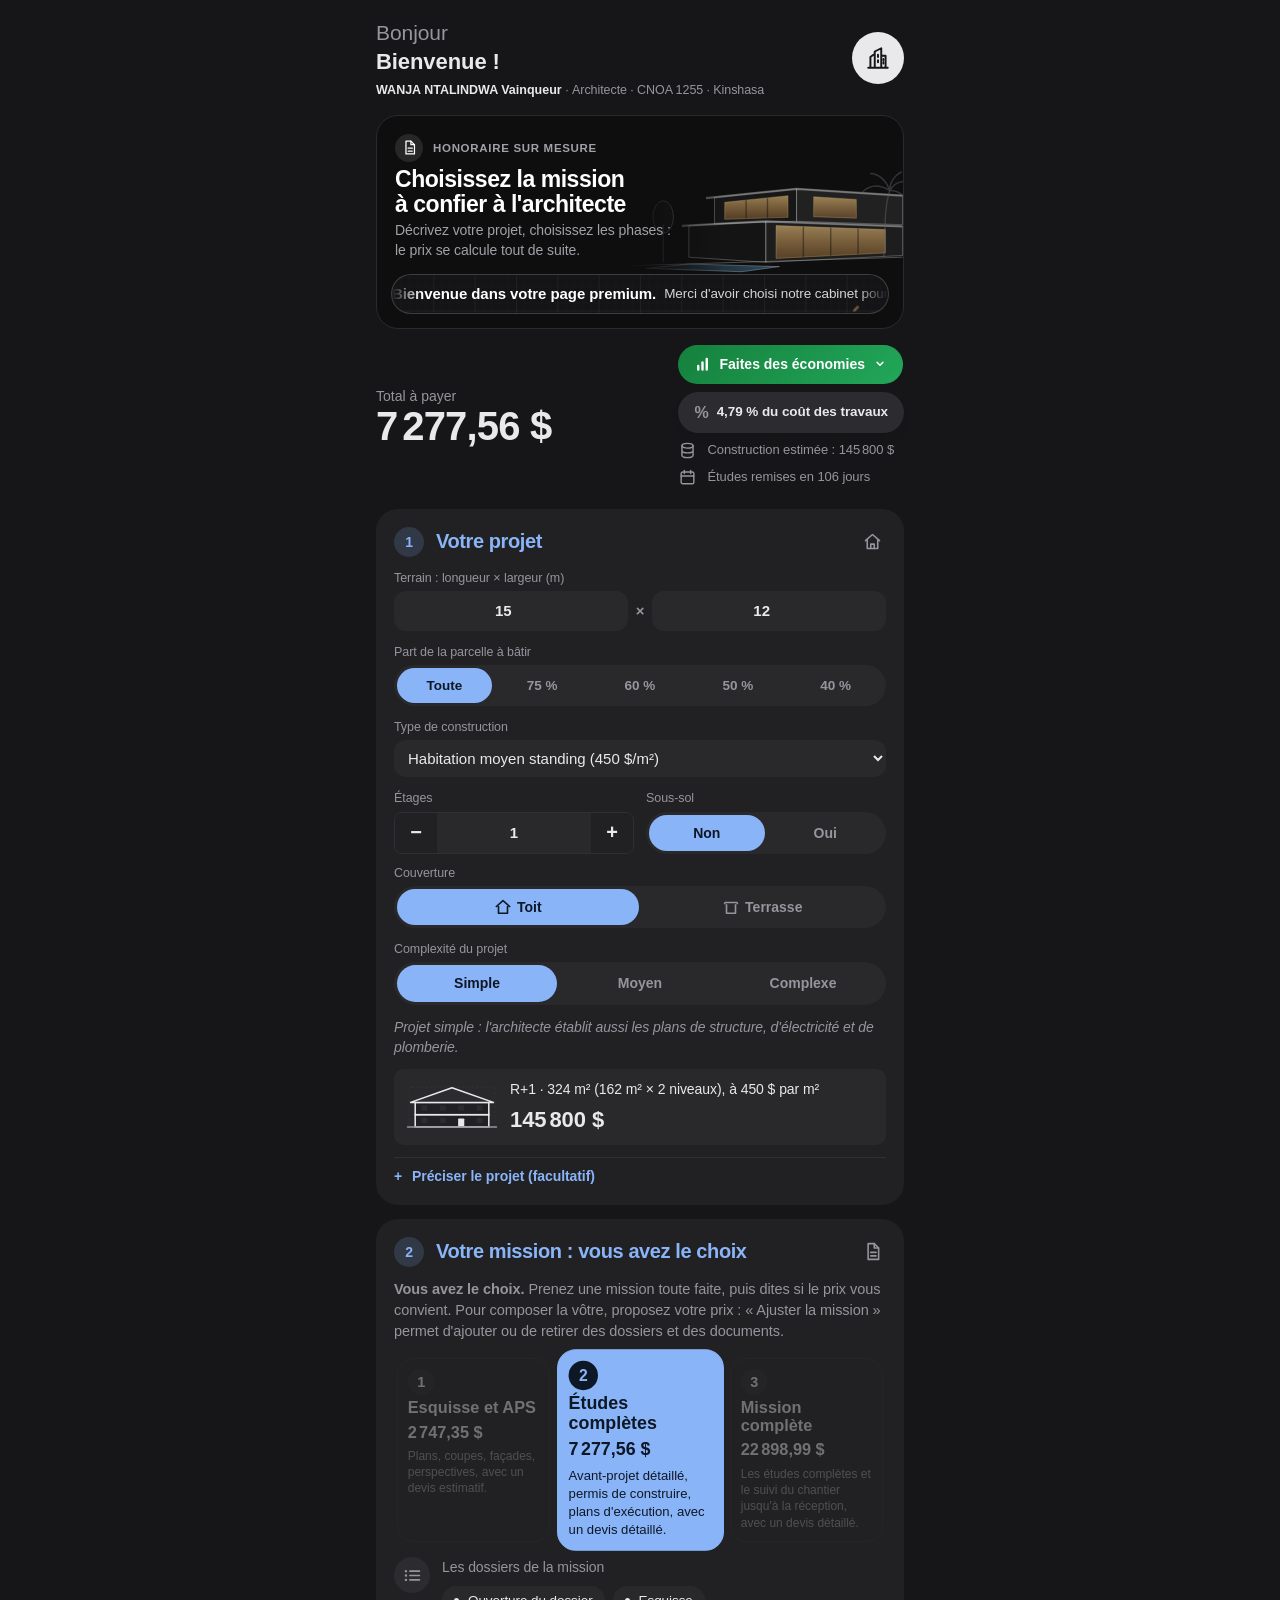
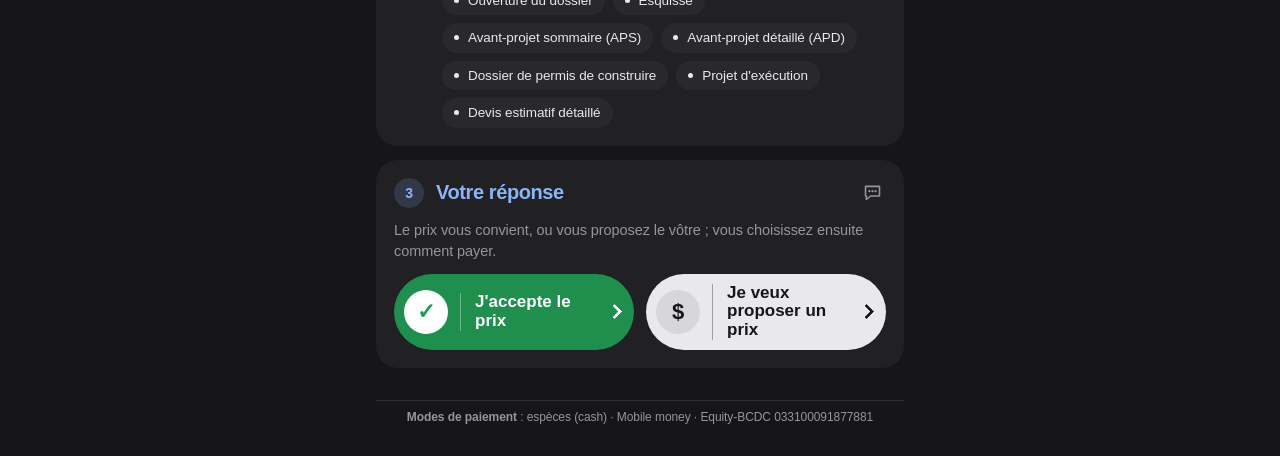
==== client/index.html @ 326d373c "Ajouter l'espace client et la page proposition pour iPhone Espace client (proposition, contacts, ren" ====
<!doctype html>
<html lang="fr">
<head>
<meta charset="utf-8">
<meta name="viewport" content="width=device-width, initial-scale=1, viewport-fit=cover">
<style>:root{padding-top:env(safe-area-inset-top,0px);padding-bottom:env(safe-area-inset-bottom,0px)}body{margin:0}img{max-width:100%}[hidden]{display:none!important}</style>
<title>Honoraire sur mesure</title>
<meta name="claude:viewport-fit-sides" content="cover">
<style>
/* Une colonne façon téléphone : bandeau bleu noir comme l'en-tête de la note, total collant, cartes de choix ; notes en italique à empattement comme dans les documents. */
:root {
  --bg: #EEF1F7; --card: #FFFFFF; --ink: #111318; --muted: #5A6170; --line: #D8DDE8;
  --accent: #1E40AF; --on-accent: #FFFFFF; --accent-soft: #DBE4FA; --accent-pale: #F0F4FD;
  --band: #111318; --on-band: #F2F4F8; --band-muted: #A3AABA; --band-accent: #7DA0F5; --band-line: #2A2F3A; --band-chip: #1D2A4D; --wa: #1E8E4E; --on-wa: #FFFFFF;
  --good: #1F7A47; --good-soft: #DCF1E4; --warn: #9A5B00; --warn-soft: #FCEFD6; --alert: #B42318; --alert-soft: #FBE3E0;
  --doux: #FFF6EC; --doux2: #FFE4CC; --doux3: #FDEFD6; --doux-line: #F6DCC2; --chaud: #9A3412; --gagne: #15803D; --gagne2: #22A75A; --on-gagne: #FFFFFF; --gagne-soft: #E3F7EA; --sms: #1E40AF; --mail: #5B3FA8; --on-btn: #FFFFFF;
  --display: "Barlow Condensed", "Arial Narrow", Arial, sans-serif;
  --body: "Barlow", "Segoe UI", Arial, sans-serif;
  --note: "Spectral", "Times New Roman", Times, serif;
}
@media (prefers-color-scheme: dark) { :root:not([data-theme="light"]) {
  --bg: #15171C; --card: #22252D; --ink: #E9EBF0; --muted: #A2A8B5; --line: #353A45;
  --accent: #7DA0F5; --on-accent: #0D1530; --accent-soft: #263760; --accent-pale: #1C2333;
  --band: #0B0C10; --on-band: #F2F4F8; --band-muted: #959CAB; --band-accent: #7DA0F5; --band-line: #262A33; --band-chip: #1D2A4D; --wa: #2FA866; --on-wa: #08130C;
  --good: #62C98F; --good-soft: #1C3A2A; --warn: #F0B455; --warn-soft: #3D2F16; --alert: #FF8A7E; --alert-soft: #42201D;
  --doux: #2B211A; --doux2: #3A2717; --doux3: #2F2414; --doux-line: #4A3526; --chaud: #F8C08F; --gagne: #157A3C; --gagne2: #1E9B50; --gagne-soft: #17331F; color-scheme: dark } }
:root[data-theme="dark"] {
  --bg: #15171C; --card: #22252D; --ink: #E9EBF0; --muted: #A2A8B5; --line: #353A45;
  --accent: #7DA0F5; --on-accent: #0D1530; --accent-soft: #263760; --accent-pale: #1C2333;
  --band: #0B0C10; --on-band: #F2F4F8; --band-muted: #959CAB; --band-accent: #7DA0F5; --band-line: #262A33; --band-chip: #1D2A4D; --wa: #2FA866; --on-wa: #08130C;
  --good: #62C98F; --good-soft: #1C3A2A; --warn: #F0B455; --warn-soft: #3D2F16; --alert: #FF8A7E; --alert-soft: #42201D;
  --doux: #2B211A; --doux2: #3A2717; --doux3: #2F2414; --doux-line: #4A3526; --chaud: #F8C08F; --gagne: #157A3C; --gagne2: #1E9B50; --gagne-soft: #17331F; color-scheme: dark }

* { box-sizing: border-box; }
[hidden] { display: none !important; }
body { background: var(--bg); color: var(--ink); font-family: var(--body); font-size: 15px; line-height: 1.45; }
body::before { content: ""; position: fixed; inset: 0 0 auto; height: env(safe-area-inset-top, 0px); z-index: 10; background: var(--band); }
.wrap { max-width: 560px; margin: 0 auto; padding-left: max(16px, env(safe-area-inset-left, 0px)); padding-right: max(16px, env(safe-area-inset-right, 0px)); }
.num { font-variant-numeric: tabular-nums; }
button, input, select { font: inherit; color: inherit; }
:focus-visible { outline: 2px solid var(--accent); outline-offset: 2px; }

header.band { background: var(--band); color: var(--on-band); }
header.band .wrap { padding-block: 18px 14px; display: grid; gap: 2px; }
.ident { display: flex; justify-content: space-between; gap: 12px; align-items: baseline; flex-wrap: wrap; border-bottom: 1px solid var(--band-line); padding-bottom: 10px; margin-bottom: 10px; }
.ident .nom { font-family: var(--display); font-weight: 600; font-size: 17px; letter-spacing: .06em; text-transform: uppercase; }
.ident .titre { font-size: 12.5px; color: var(--band-muted); }
.eyebrow { font-size: 12px; letter-spacing: .1em; text-transform: uppercase; color: var(--band-accent); font-weight: 600; }
h1 { font-family: var(--display); font-weight: 700; font-size: 30px; line-height: 1.08; margin: 0; text-wrap: balance; }
.sub { color: var(--band-muted); font-size: 14px; }

.total { position: sticky; top: env(safe-area-inset-top, 0px); z-index: 5; background: var(--band); color: var(--on-band); border-top: 1px solid var(--band-line); box-shadow: 0 6px 14px -10px rgba(0,0,0,.5); }
.total .wrap { padding-block: 10px 12px; display: flex; align-items: flex-end; justify-content: space-between; gap: 8px 12px; flex-wrap: wrap; }
.total .lbl { font-size: 12px; letter-spacing: .08em; text-transform: uppercase; color: var(--band-muted); }
.total .big { font-family: var(--display); font-weight: 700; font-size: 40px; line-height: 1; }
.total .info { text-align: right; font-size: 13px; color: var(--band-muted); display: grid; gap: 4px; justify-items: end; }
.chip { font-size: 13px; font-weight: 600; padding: 3px 10px; border-radius: 999px; background: var(--accent-soft); color: var(--accent); white-space: nowrap; }
.total .chip { background: var(--band-chip); color: var(--band-accent); }

main .wrap { padding-block: 16px 28px; display: grid; gap: 14px; }
section.card { background: var(--card); border: 1px solid var(--line); border-radius: 10px; padding: 14px 14px 12px; display: grid; gap: 10px; min-width: 0; }
h2 { font-family: var(--display); font-weight: 600; font-size: 22px; margin: 0; line-height: 1.15; text-wrap: balance; display: flex; gap: 10px; align-items: baseline; }
h2 { align-items: center; }
h2 .n { flex: none; display: inline-grid; place-items: center; width: 26px; height: 26px; border-radius: 50%; background: var(--accent); color: var(--on-accent); font-family: var(--body); font-size: 13px; font-weight: 700; }
.hint { color: var(--muted); font-size: 13.5px; margin: 0; }
.note { font-family: var(--note); font-style: italic; color: var(--muted); font-size: 14px; margin: 0; }
/* remerciement : fond doux, écriture chaleureuse */
.merci { position: relative; overflow: hidden; background: linear-gradient(120deg, var(--doux), var(--doux2), var(--doux3), var(--doux2), var(--doux)); background-size: 300% 300%; animation: vague 14s ease-in-out infinite;
  border: 1px solid var(--doux-line); border-left: 4px solid var(--chaud); border-radius: 12px; padding: 14px 16px; display: grid; gap: 6px; }
/* fond dynamique : dégradé qui ondule et deux halos lumineux qui flottent */
.merci::before, .merci::after { content: ""; position: absolute; border-radius: 50%; pointer-events: none; filter: blur(18px); opacity: .55; }
.merci::before { width: 140px; height: 140px; background: var(--doux2); top: -50px; right: -30px; animation: flotte 9s ease-in-out infinite alternate; }
.merci::after { width: 110px; height: 110px; background: var(--doux-line); bottom: -55px; left: 20%; animation: flotte 11s ease-in-out infinite alternate-reverse; }
.merci > * { position: relative; z-index: 1; }
@keyframes vague { 0%, 100% { background-position: 0% 50%; } 50% { background-position: 100% 50%; } }
@keyframes flotte { from { transform: translate(0, 0) scale(1); } to { transform: translate(-40px, 18px) scale(1.25); } }
.merci p { margin: 0; font-family: var(--note); font-style: italic; font-size: 17.5px; line-height: 1.42; color: var(--chaud); }
/* écriture lettre par lettre : le texte fantôme réserve la place, le texte écrit se superpose */
.merci p .fantome { visibility: hidden; }
.merci p .ecrit { position: absolute; inset: 0; }
.merci p .ecrit.tape::after { content: ""; display: inline-block; width: 2px; height: 1.05em; margin-left: 2px; vertical-align: -0.15em; background: var(--chaud); animation: curseur .8s steps(1) infinite; }
@keyframes curseur { 50% { opacity: 0; } }
.merci .sign { font-size: 13px; color: var(--chaud); font-weight: 600; opacity: .85; transition: opacity .6s; }
.merci .sign.cache { opacity: 0; }

.champs { display: grid; grid-template-columns: 1fr 1fr; gap: 10px 12px; }
.champs .large { grid-column: 1 / -1; }
.champ { display: grid; gap: 4px; min-width: 0; }
.champ label { font-size: 12.5px; color: var(--muted); font-weight: 500; }
.champ input, .champ select { width: 100%; min-width: 0; padding: 9px 10px; border: 1px solid var(--line); border-radius: 7px; background: var(--accent-pale); }
.champ input:disabled, .champ select:disabled { opacity: .75; }
@media (max-width: 420px) { .champs { grid-template-columns: 1fr; } }

.seg { display: flex; gap: 0; border: 1px solid var(--line); border-radius: 8px; overflow: hidden; }
.seg button { flex: 1; padding: 8px 6px; border: 0; border-left: 1px solid var(--line); background: var(--card); cursor: pointer; font-weight: 600; font-size: 14px; color: var(--muted); }
.seg button:first-child { border-left: 0; }
.seg button[aria-pressed="true"] { background: var(--accent); color: var(--on-accent); }

.calcul { background: var(--accent-pale); border-radius: 8px; padding: 9px 11px; font-size: 14px; display: flex; justify-content: space-between; gap: 10px; flex-wrap: wrap; }
.calcul b { font-weight: 600; }

.phase { border-top: 1px solid var(--line); padding: 10px 0 8px; display: grid; gap: 6px; }
.phase:first-of-type { border-top: 0; }
.phase .tete { display: grid; grid-template-columns: auto 1fr auto; gap: 2px 12px; align-items: center; }
.phase .lib { font-weight: 600; min-width: 0; }
.phase .meta { grid-column: 2; color: var(--muted); font-size: 13px; }
.phase .mt { text-align: right; font-weight: 600; grid-row: 1 / span 2; grid-column: 3; }
.phase.off .lib, .phase.off .mt { color: var(--muted); font-weight: 500; }
.phase.fixe .mt { color: var(--ink); }
.voir { background: none; border: 0; padding: 0; color: var(--accent); font-size: 13px; font-weight: 600; cursor: pointer; }
.voir .chev { margin-left: 3px; font-size: 11px; }
.pieces { display: grid; gap: 0; margin: 2px 0 2px 36px; border-left: 2px solid var(--accent-soft); padding-left: 10px; }
.piece { display: grid; grid-template-columns: auto 1fr auto; gap: 8px; align-items: center; padding: 4px 0; font-size: 14px; }
.piece .pm { color: var(--muted); font-size: 13px; }
.piece.retire .pl { text-decoration: line-through; color: var(--muted); }
.piece .tag { font-size: 11.5px; padding: 1px 7px; border-radius: 999px; background: var(--warn-soft); color: var(--warn); white-space: nowrap; font-weight: 600; }
.piece .pl { min-width: 0; }
.piece input { width: 17px; height: 17px; accent-color: var(--accent); margin: 0; }
.piece .vide { width: 17px; }

.switch { position: relative; width: 44px; height: 26px; flex: none; }
.switch input { position: absolute; inset: 0; opacity: 0; margin: 0; cursor: pointer; z-index: 1; }
.switch span { position: absolute; inset: 0; border-radius: 999px; background: var(--line); transition: background .15s; }
.switch span::after { content: ""; position: absolute; top: 3px; left: 3px; width: 20px; height: 20px; border-radius: 50%; background: var(--card); box-shadow: 0 1px 2px rgba(0,0,0,.3); transition: transform .15s; }
.switch input:checked + span { background: var(--accent); }
.switch input:checked + span::after { transform: translateX(18px); }
.switch input:disabled { cursor: default; }
.switch input:disabled + span { opacity: .55; }
.switch input:focus-visible + span { outline: 2px solid var(--accent); outline-offset: 2px; }

.lignes { display: grid; }
.ligne { display: grid; grid-template-columns: 1fr auto; gap: 2px 12px; padding: 7px 0; border-top: 1px solid var(--line); }
.ligne:first-child { border-top: 0; }
.ligne .d { grid-column: 1; color: var(--muted); font-size: 13px; }
.ligne .mt { text-align: right; font-weight: 600; }
.ligne.tot { border-top: 2px solid var(--ink); font-weight: 700; padding-top: 9px; }
.ligne.tot .mt { font-family: var(--display); font-size: 22px; }

.ech { display: grid; grid-template-columns: repeat(3, 1fr); gap: 8px; }
.ech .p { background: var(--accent-pale); border-radius: 8px; padding: 9px 10px; display: grid; gap: 2px; min-width: 0; }
.ech .k { font-size: 12px; letter-spacing: .06em; text-transform: uppercase; color: var(--accent); font-weight: 700; }
.ech .v { font-family: var(--display); font-weight: 700; font-size: 21px; }
.ech .q { font-size: 12.5px; color: var(--muted); }
@media (max-width: 420px) { .ech { grid-template-columns: 1fr; } }

.offre { display: flex; gap: 8px; flex-wrap: wrap; }
.offre input { flex: 1 1 140px; min-width: 0; padding: 10px 12px; border: 1px solid var(--line); border-radius: 7px; background: var(--accent-pale); font-size: 17px; font-weight: 600; }
.btn { padding: 10px 14px; border-radius: 7px; border: 1px solid var(--accent); background: var(--accent); color: var(--on-accent); font-weight: 600; cursor: pointer; }
.btn.sec { background: transparent; color: var(--accent); }
.btn.wa { background: var(--wa); border-color: var(--wa); color: var(--on-wa); text-decoration: none; text-align: center; }
.envoi { display: grid; grid-template-columns: repeat(3, 1fr); gap: 8px; }
.envoi .btn { text-decoration: none; text-align: center; padding: 11px 6px; }
.btn.sms { background: var(--sms); border-color: var(--sms); color: var(--on-btn); }
.btn.mail { background: var(--mail); border-color: var(--mail); color: var(--on-btn); }
.ligne.fpc { grid-template-columns: auto 1fr auto; align-items: center; }
.ligne.fpc .d { grid-column: 2; }
.ligne.fpc.off .mt { color: var(--muted); font-weight: 500; }
.seg button:disabled { opacity: .45; cursor: default; }
.rangee { display: flex; gap: 8px; flex-wrap: wrap; }
.rangee > * { flex: 1 1 180px; }
.verdict { border-radius: 8px; padding: 10px 12px; display: grid; gap: 6px; font-size: 14.5px; }
.verdict.ok { background: var(--good-soft); color: var(--good); }
.verdict.nego { background: var(--warn-soft); color: var(--warn); }
.verdict.bas { background: var(--alert-soft); color: var(--alert); }
.verdict b { font-weight: 700; }
.verdict ul { margin: 0; padding-left: 18px; color: var(--ink); font-size: 13.5px; }
.verdict .btn { justify-self: start; }
.desc-aju { display: flex; flex-wrap: wrap; align-items: center; justify-content: space-between; gap: 8px; background: var(--warn-soft); color: var(--warn); border-radius: 8px; padding: 8px 10px; font-size: 13.5px; }
.cote { display: grid; grid-template-columns: repeat(auto-fit, minmax(0, 1fr)); gap: 8px; }
.cote .verdict { align-content: start; font-size: 13.5px; }
.cote .verdict .btn { margin-top: auto; padding: 6px 10px; font-size: 13.5px; }
/* offre de paiement à la signature : petit encadré discret, dans son coin */
.verdict.mini { justify-self: end; max-width: 300px; padding: 8px 10px; gap: 6px; font-size: 13.5px; }
.verdict.mini b { font-family: inherit; font-size: 14px; font-weight: 700; line-height: 1.3; }
.verdict.mini .rangee { display: flex; gap: 6px; flex-wrap: wrap; }
.verdict.mini .btn { padding: 5px 10px; font-size: 13px; min-height: 0; }
.sortie { display: grid; gap: 8px; margin-top: -2px; padding: 10px; border-radius: 10px; background: var(--accent-pale); border: 1px solid var(--accent-soft); animation: sort .25s ease-out; }
#e-msg.flash { animation: flash 1.2s ease-out; }
@keyframes flash { from { box-shadow: 0 0 0 3px var(--gagne); } to { box-shadow: 0 0 0 0 transparent; } }
@keyframes sort { from { opacity: 0; transform: translateY(-8px); } to { opacity: 1; transform: none; } }
.choix.deux2 { grid-template-columns: 1fr 1fr; }
.choix.deux2 button { grid-template-columns: 1fr; padding: 9px 10px; align-content: start; gap: 3px; }
.choix.deux2 button .ic { grid-row: auto; width: 28px; height: 28px; font-size: 15px; }
.choix.deux2 button b { font-size: 17px; }
.choix.deux2 button span.d { font-size: 12.5px; }
#c-rep .bloc-choix { border-top: 0; padding-top: 0; }
/* style « 23 » (nom donné par Wanja) : les appels (offres qui font gagner le client), comme la carte « Confiez-nous aussi la construction » */
.s23 { background: linear-gradient(135deg, var(--gagne), var(--gagne2)); color: var(--on-gagne); border-radius: 12px; padding: 12px 14px; box-shadow: 0 10px 22px -14px var(--gagne); }
.s23 .t23, .verdict.s23 > b { font-family: var(--display); font-weight: 700; font-size: 20px; line-height: 1.15; }
.s23 small, .s23 span { color: var(--on-gagne); }
.s23 small { opacity: .92; font-size: 13.5px; font-weight: 600; }
.fin.s23, .verdict.s23 { background: linear-gradient(135deg, var(--gagne), var(--gagne2)); color: var(--on-gagne); border-radius: 12px; padding: 12px 14px; }
.fin.s23 label small { font-weight: 600; font-size: 12.5px; }
.fin.s23 { justify-self: end; max-width: 272px; padding: 8px 11px; border-radius: 10px; gap: 2px; box-shadow: none; }
.fin.s23 .t23 { font-size: 16.5px; }
.fin.s23 small { font-size: 12.5px; }
.fin.s23 label { grid-template-columns: 20px 1fr; }
.fin.s23 label input { accent-color: var(--on-gagne); width: 20px; height: 20px; }
.s23 .btn { background: var(--on-gagne); color: var(--gagne); border-color: var(--on-gagne); }
.s23 .btn.sec { background: transparent; color: var(--on-gagne); border-color: rgba(255,255,255,.6); }
.verdict.s23.mini { padding: 8px 10px; justify-self: end; max-width: 290px; }
.verdict.s23.mini > b { font-family: inherit; font-size: 14px; line-height: 1.3; }
.verdict.mini .rangee > * { flex: 0 0 auto; }
/* les trois missions toutes faites : cartes de choix avec une courte explication et leur prix ; les dossiers sont dans « Voir plus » */
#m-pack { grid-template-columns: repeat(3, minmax(0, 1fr)); align-items: stretch; }
#m-pack button { grid-template-columns: 1fr; align-content: start; gap: 4px; padding: 10px; height: 100%; }
#m-pack button .ic { grid-row: auto; width: 28px; height: 28px; font-size: 15px; }
#m-pack button b { font-size: 17px; }
#m-pack button .px { font-family: var(--display); font-weight: 700; font-size: 17px; white-space: nowrap; }
#m-pack button .d { font-size: 12.5px; line-height: 1.35; }
@media (max-width: 480px) { #m-pack button { padding: 8px 7px; } #m-pack button b, #m-pack button .px { font-size: 15px; } #m-pack button .d { font-size: 11.5px; } }
.m-det2 { display: grid; gap: 6px; padding-top: 10px; border-top: 1px solid var(--line); }
.valide { display: flex; flex-wrap: wrap; align-items: center; gap: 8px 12px; padding-top: 4px; }
.valide .hint { margin: 0; }
#aju-ok[aria-pressed="true"] { background: var(--accent-pale); color: var(--accent-ink); border-color: var(--accent); }
.pret { margin: 0; font-size: 14px; color: var(--ink); }
.pret.flash { animation: flash 1.2s ease-out; }
#m-det > summary { padding: 2px 0; }
/* « Faites des économies » dans le bandeau du total : deux options de construction confiée, en style 23 */
.total .chip.eco { border: 0; cursor: pointer; background: var(--gagne2); color: var(--on-gagne); font: inherit; font-size: 13px; font-weight: 700; }
.total .chip.eco[aria-expanded="true"] { box-shadow: 0 0 0 2px var(--on-gagne); }
.eco-pan { flex-basis: 100%; display: grid; gap: 6px; padding-top: 4px; animation: sort .2s ease-out; }
/* options aux couleurs de la pastille « % du coût des travaux » ; condition en texte normal sur le bandeau noir */
.eco-pan .eco-g { display: grid; gap: 4px; }
.eco-opt { display: grid; gap: 2px; text-align: left; cursor: pointer; width: 100%; font: inherit; background: var(--band-chip); color: var(--band-accent); border: 1px solid color-mix(in srgb, var(--band-accent) 45%, transparent); border-radius: 10px; padding: 8px 12px; }
.eco-opt b { font-family: var(--display); font-weight: 700; font-size: 17px; line-height: 1.2; }
.eco-opt small { font-size: 13px; font-weight: 600; }
.eco-opt[aria-pressed="true"] { box-shadow: inset 0 0 0 2px var(--band-accent); }
.eco-pan .cond-eco { margin: 0; padding: 0 2px; color: var(--on-band); font-size: 13.5px; line-height: 1.45; font-style: normal; }
.c23box { display: grid; grid-template-columns: 20px 1fr; gap: 8px; align-items: start; padding: 2px 0; cursor: pointer; font-size: 14px; }
#m-constr-bloc.court #av-liste, #m-constr-bloc.court.c100 .av-etudes { display: none; }
/* conditions lisibles : texte droit, taille normale */
#m-constr-bloc .cond { display: grid; gap: 2px; font-size: 14px; line-height: 1.45; }
#m-constr-bloc .cond b { font-size: 13px; letter-spacing: .02em; }
#m-constr-bloc .cond p { margin: 0; font-style: normal; font-family: inherit; }
#m-constr-bloc .cond p:empty, #m-constr-bloc .cond:has(p:empty) { display: none; }
/* carte confiée : plus de fond vert, le vert reste sur les boutons (Wanja) ; placé après .avantage par la spécificité de l'id */
#m-constr-bloc.court { background: var(--card); color: var(--ink); border: 1px solid var(--line); box-shadow: none; }
#m-constr-bloc.court .av-titre, #m-constr-bloc.court .av-gain b { color: var(--good); }
#m-constr-bloc.court .av-gain span { background: var(--good-soft); color: var(--good); }
#m-constr-bloc.court .cond { background: var(--bg); border-radius: 8px; padding: 8px 10px; color: var(--ink); }
#m-constr-bloc.court .seg { background: var(--card); border-color: var(--line); }
#m-constr-bloc.court .seg button { color: var(--ink); border-color: var(--line); }
#m-constr-bloc.court .seg button[aria-pressed="true"] { background: linear-gradient(135deg, var(--gagne), var(--gagne2)); color: var(--on-gagne); }
#m-constr-bloc.court .c23box input { accent-color: var(--gagne); }
#m-constr-bloc.court .c23dev .btn { background: linear-gradient(135deg, var(--gagne), var(--gagne2)); color: var(--on-gagne); border-color: transparent; }
#m-constr-bloc.court .c23dev .btn.sec, #m-constr-bloc.court .c23dev .btn[aria-pressed="true"] { background: transparent; color: var(--good); border-color: var(--good); }
/* rappel avant l'envoi, aux couleurs de la pastille du bandeau */
.encore { display: grid; gap: 8px; justify-items: start; background: var(--band-chip); color: var(--band-accent); border-radius: 10px; padding: 10px 12px; font-weight: 600; font-size: 14px; }
.encore .btn { background: var(--band-accent); color: var(--band-chip); border-color: var(--band-accent); }
.c23dev { display: grid; gap: 4px; justify-items: start; }
.c23dev .btn { background: var(--on-gagne); color: var(--gagne); border-color: var(--on-gagne); }
.c23dev .btn[aria-pressed="true"] { background: transparent; color: var(--on-gagne); border-color: rgba(255,255,255,.7); }
.c23dev .btn.sec { background: transparent; color: var(--on-gagne); border-color: rgba(255,255,255,.7); }
.dev-conf { display: grid; gap: 6px; font-size: 13px; font-weight: 600; animation: sort .2s ease-out; }
.dev-conf .duo { display: flex; gap: 8px; flex-wrap: wrap; }
.c23dev small { font-size: 12.5px; font-weight: 600; opacity: .92; }
.c23box input { width: 18px; height: 18px; margin: 2px 0 0; accent-color: var(--on-gagne); }
.c23box small { display: block; font-size: 12.5px; opacity: .92; font-weight: 600; }
.mrow { display: grid; grid-template-columns: 1fr 40px; gap: 8px; align-items: stretch; }
.plusb { border: 1.5px solid var(--line); border-radius: 10px; background: var(--card); color: var(--accent-ink); font-size: 24px; font-weight: 700; line-height: 1; cursor: pointer; }
.plusb[aria-expanded="true"] { background: var(--accent); border-color: var(--accent); color: var(--on-accent); }
.mdet { grid-column: 1 / -1; background: var(--accent-pale); border-radius: 9px; padding: 4px 12px; font-size: 14px; animation: sort .2s ease-out; }
.mesure { font-size: 13px; font-weight: 600; color: var(--warn); }
.m-liste { margin: 0; font-size: 14.5px; line-height: 1.5; color: var(--ink); }
.verdict.aju { background: var(--accent-pale); color: var(--accent-ink); border: 1px solid var(--accent-soft); }

.message { background: var(--accent-pale); border: 1px dashed var(--line); border-radius: 8px; padding: 10px 12px; font-size: 13.5px; white-space: pre-wrap; overflow-wrap: anywhere; max-height: 220px; overflow: auto; }
.ok-copie { color: var(--good); font-size: 13px; }

footer { padding-block: 4px 30px; }
footer .wrap { display: grid; gap: 10px; justify-items: center; text-align: center; }
.pied { border-top: 1.5px solid var(--accent-soft); padding-top: 8px; font-size: 12px; color: var(--muted); width: 100%; }
.pied b { font-weight: 600; }

@media (prefers-reduced-motion: reduce) { * { transition: none !important; animation: none !important; } }
/* projet : terrain L × l, étages en − / +, choix en boutons, maison dessinée qui suit les choix */
.duo { display: grid; grid-template-columns: 1fr auto 1fr; gap: 8px; align-items: center; }
.duo input { width: 100%; min-width: 0; padding: 9px 10px; border: 1px solid var(--line); border-radius: 7px; background: var(--accent-pale); text-align: center; font-weight: 600; }
.duo .fois { color: var(--muted); font-weight: 600; }
.champs.deux { grid-template-columns: 1fr 1fr; }
.pas { display: flex; border: 1px solid var(--line); border-radius: 8px; overflow: hidden; }
.pas button { flex: none; width: 42px; border: 0; background: var(--card); color: var(--accent); font-size: 20px; font-weight: 600; cursor: pointer; }
.champ .pas input { border: 0; border-radius: 0; text-align: center; font-weight: 600; -moz-appearance: textfield; }
.pas input::-webkit-inner-spin-button, .pas input::-webkit-outer-spin-button { -webkit-appearance: none; margin: 0; }
.seg.petit button { font-size: 13.5px; padding: 8px 2px; }
.seg.ico button { display: flex; align-items: center; justify-content: center; gap: 6px; }
.seg.ico svg { width: 18px; height: 18px; flex: none; }
.maison { display: grid; grid-template-columns: 92px 1fr; gap: 12px; align-items: center; background: var(--accent-pale); border-radius: 10px; padding: 10px 12px; font-size: 14px; }
.maison svg { width: 92px; height: auto; display: block; }
.maison .txt { display: grid; gap: 4px; min-width: 0; }
.maison b { font-family: var(--display); font-size: 22px; font-weight: 700; }
.m-mur { fill: var(--card); stroke: var(--accent); stroke-width: 2; }
.m-toit { fill: var(--accent-soft); stroke: var(--accent); stroke-width: 2; stroke-linejoin: round; }
.m-fen { fill: var(--accent-soft); }
.m-porte { fill: var(--accent); }
.m-sol { stroke: var(--muted); stroke-width: 2; stroke-linecap: round; }
.m-ss { fill: none; stroke: var(--accent); stroke-width: 1.6; stroke-dasharray: 3 2; }
.m-parc { fill: none; stroke: var(--line); stroke-width: 1.5; stroke-dasharray: 3 3; }
details.plus { border-top: 1px solid var(--line); padding-top: 8px; }
details.plus summary { cursor: pointer; color: var(--accent); font-weight: 600; font-size: 14px; list-style: none; }
details.plus summary::-webkit-details-marker { display: none; }
details.plus summary::before { content: "+"; display: inline-block; width: 18px; font-weight: 700; }
details.plus[open] summary::before { content: "−"; }
details.plus .champs { margin-top: 10px; }
.total .big.bump { animation: bump .4s ease; }
@keyframes bump { 40% { transform: scale(1.05); color: var(--band-accent); } }
.offert { font-size: 12px; font-weight: 700; padding: 2px 9px; border-radius: 999px; background: var(--good-soft); color: var(--good); white-space: nowrap; }
.phase .mt s, .ligne .mt s { display: block; color: var(--muted); font-weight: 500; font-size: 12.5px; }
.lbl-seg { font-size: 12.5px; color: var(--muted); font-weight: 500; }
/* construction confiée : carte vert gagnant avec ce que le client gagne */
.avantage { background: linear-gradient(135deg, var(--gagne), var(--gagne2)); color: var(--on-gagne); border-radius: 12px; padding: 12px 14px; display: grid; gap: 8px; box-shadow: 0 10px 22px -14px var(--gagne); }
.avantage .av-titre { font-family: var(--display); font-weight: 700; font-size: 21px; line-height: 1.15; }
.avantage .av-gain { display: flex; align-items: baseline; gap: 8px; flex-wrap: wrap; }
.avantage .av-gain b { font-family: var(--display); font-size: 30px; font-weight: 700; line-height: 1; }
.avantage .av-etudes { margin: 0; font-size: 14px; font-weight: 600; }
.avantage .av-etudes:empty { display: none; }
.avantage .av-gain span { font-weight: 600; background: rgba(255,255,255,.18); padding: 2px 9px; border-radius: 999px; font-size: 13.5px; }
.avantage ul { margin: 0; padding: 0; list-style: none; display: grid; gap: 4px; font-size: 14px; }
.avantage li { display: flex; justify-content: space-between; gap: 10px; }
.avantage li::before { content: "✓"; font-weight: 700; margin-right: 6px; }
.avantage li span:first-child { flex: 1; }
.avantage .note { color: var(--on-gagne); opacity: .9; font-size: 13px; }
.avantage .seg { background: rgba(255,255,255,.12); border-color: rgba(255,255,255,.45); }
.avantage .seg button { background: transparent; color: var(--on-gagne); border-color: rgba(255,255,255,.45); }
.avantage .seg button[aria-pressed="true"] { background: var(--on-gagne); color: var(--gagne); }
.verdict.ok { background: var(--gagne-soft); color: var(--gagne); }
.gain { font-weight: 700; color: var(--gagne); }
.total .chip.gagne { background: var(--gagne2); color: var(--on-gagne); }
#feu { position: fixed; inset: 0; width: 100%; height: 100%; pointer-events: none; z-index: 50; }
.champ textarea { width: 100%; min-width: 0; padding: 9px 10px; border: 1px solid var(--line); border-radius: 7px; background: var(--accent-pale); font: inherit; color: inherit; resize: vertical; min-height: 70px; }
.resume { margin: 0; font-size: 15px; }

/* design du devis à la carte : paiement en deux choix avec pastilles de gain, trois réponses, sous-sections repliables, échéancier à points */
:root { --accent-ink: #1E40AF; }
@media (prefers-color-scheme: dark) { :root:not([data-theme="light"]) { --accent-ink: #9DB8F8; } }
:root[data-theme="dark"] { --accent-ink: #9DB8F8; }
.choix { display: grid; gap: 8px; }
.choix button { display: grid; grid-template-columns: 34px 1fr; gap: 2px 10px; align-items: center; text-align: left; padding: 11px 12px; border: 1.5px solid var(--line); border-radius: 10px; background: var(--card); cursor: pointer; }
.choix button .ic { grid-row: 1 / span 2; display: inline-grid; place-items: center; width: 34px; height: 34px; border-radius: 50%; background: var(--accent-soft); color: var(--accent-ink); font-weight: 700; font-size: 17px; }
.choix button b { font-family: var(--display); font-weight: 600; font-size: 19px; line-height: 1.1; }
.choix button span.d { color: var(--muted); font-size: 13px; }
.choix button[aria-pressed="true"] { border-color: var(--accent); background: var(--accent-pale); box-shadow: 0 0 0 2px var(--accent-soft); }
.choix button[aria-pressed="true"] .ic { background: var(--accent); color: var(--on-accent); }
.choix button:disabled { opacity: .45; cursor: not-allowed; }
@media (min-width: 560px) { .choix.deux { grid-template-columns: 1fr 1fr; } }
/* Boutons « Votre réponse » (design Wanja 2026-10-31) */
:root { --rep-ok: #16A34A; --on-rep-ok: #FFFFFF; --rep-of: #7DA0F5; --on-rep-of: #0D1530; }
#choix-rep { grid-template-columns: 1fr 1fr; gap: 12px; }
@media (max-width: 479px) { #choix-rep { grid-template-columns: 1fr; } }
#choix-rep button { position: relative; display: flex; align-items: center; gap: 0; min-height: 64px; padding: 10px 14px 10px 10px; border: 0; border-radius: 10px; text-align: left; box-shadow: 0 8px 18px -12px rgba(0,0,0,.55); transition: transform .12s, box-shadow .12s, opacity .12s; }
#choix-rep #c-acc { background: var(--rep-ok); color: var(--on-rep-ok); }
#choix-rep #c-offre { background: var(--rep-of); color: var(--on-rep-of); }
#choix-rep button .ic { flex: none; width: 44px; height: 44px; font-size: 22px; font-weight: 800; border-radius: 50%; display: inline-grid; place-items: center; }
#choix-rep #c-acc .ic { background: #FFFFFF; color: var(--rep-ok); }
#choix-rep #c-offre .ic { background: rgba(255,255,255,.32); color: var(--on-rep-of); }
#choix-rep button b { flex: 1; min-width: 0; margin-left: 12px; padding-left: 14px; border-left: 1.5px solid currentColor; border-left-color: color-mix(in srgb, currentColor 35%, transparent); font-family: var(--display); font-weight: 700; font-size: 21px; line-height: 1.1; }
#choix-rep button span.d { display: none; }
#choix-rep .chev { flex: none; width: 11px; height: 11px; margin-left: 10px; border-top: 3px solid currentColor; border-right: 3px solid currentColor; transform: rotate(45deg); border-radius: 1px; }
#choix-rep button:hover { transform: translateY(-1px); }
#choix-rep button[aria-pressed="true"] { box-shadow: 0 0 0 3px var(--card), 0 0 0 5px currentColor; }
#choix-rep #c-acc[aria-pressed="true"] { box-shadow: 0 0 0 3px var(--card), 0 0 0 5px var(--rep-ok); }
#choix-rep #c-offre[aria-pressed="true"] { box-shadow: 0 0 0 3px var(--card), 0 0 0 5px var(--rep-of); }
#choix-rep #c-acc[aria-pressed="true"] .ic, #choix-rep #c-offre[aria-pressed="true"] .ic { background: #FFFFFF; }
#choix-rep #c-offre[aria-pressed="true"] .ic { color: var(--on-rep-of); }
#choix-rep #c-acc[aria-pressed="true"] .chev, #choix-rep #c-offre[aria-pressed="true"] .chev { transform: rotate(135deg); }
#choix-rep:has(button[aria-pressed="true"]) button[aria-pressed="false"] { opacity: .55; }
.hint.attente { color: var(--alert); font-weight: 600; }
.bloc-choix { display: grid; gap: 10px; border-top: 1px dashed var(--line); padding-top: 12px; }
.ok-box { border-radius: 8px; padding: 10px 12px; background: var(--gagne-soft); color: var(--gagne); font-weight: 600; }
details.sous { border: 1px solid var(--line); border-radius: 9px; background: var(--card); }
details.sous + details.sous { margin-top: 8px; }
details.sous > summary { list-style: none; cursor: pointer; display: grid; grid-template-columns: 26px 1fr auto; gap: 10px; align-items: center; padding: 10px 12px; }
details.sous > summary::-webkit-details-marker { display: none; }
details.sous > summary .n { display: inline-grid; place-items: center; width: 24px; height: 24px; border-radius: 50%; background: var(--accent-soft); color: var(--accent-ink); font-size: 12.5px; font-weight: 700; }
details.sous[open] > summary .n { background: var(--accent); color: var(--on-accent); }
details.sous > summary .t { font-weight: 600; min-width: 0; }
details.sous > summary .g { font-size: 13px; font-weight: 700; color: var(--gagne); white-space: nowrap; }
details.sous > summary .g.neutre { color: var(--muted); font-weight: 500; }
details.sous > .corps { padding: 0 12px 12px; display: grid; gap: 8px; }
.lot { border-top: 1px solid var(--line); padding-top: 9px; display: grid; grid-template-columns: 1fr auto; gap: 6px 10px; align-items: baseline; }
.lot:first-child { border-top: 0; padding-top: 0; }
.lot .lib { font-weight: 600; min-width: 0; }
.lot .mt { font-weight: 600; white-space: nowrap; }
.lot .info { grid-column: 1 / -1; font-size: 12.5px; color: var(--muted); }
.lot .seg, .lot .rubs { grid-column: 1 / -1; }
.lot .lbl-seg { grid-column: 1 / -1; margin-bottom: -2px; }
.rubs { display: flex; flex-wrap: wrap; gap: 6px; align-items: center; }
.rubp { border: 1px solid var(--line); background: var(--card); color: var(--ink); border-radius: 999px; padding: 5px 11px; font-size: 12.5px; font-weight: 600; cursor: pointer; text-align: left; }
.rubp .num { color: var(--muted); font-weight: 500; margin-left: 2px; }
.rubp[aria-pressed="true"] { background: var(--accent-soft); border-color: var(--accent); color: var(--accent-ink); text-decoration: line-through; }
.rubp:disabled { cursor: not-allowed; opacity: .6; }
.perso { display: inline-block; font-family: var(--body); font-size: 11.5px; font-weight: 700; padding: 1px 8px; border-radius: 999px; background: var(--warn-soft); color: var(--warn); margin-left: 6px; white-space: nowrap; vertical-align: 1px; letter-spacing: 0; }
.echeance { display: grid; }
.echeance .e { display: grid; grid-template-columns: 18px 1fr auto; gap: 2px 10px; padding: 7px 0; border-top: 1px solid var(--line); align-items: baseline; }
.echeance .e:first-child { border-top: 0; }
.echeance .e .pt { width: 11px; height: 11px; border-radius: 50%; background: var(--accent); box-shadow: 0 0 0 3px var(--accent-soft); align-self: center; }
.echeance .e .mt { font-weight: 700; white-space: nowrap; }
.echeance .e .d { grid-column: 2 / -1; font-size: 12.5px; color: var(--muted); }
.echeance .e + .e .pt { background: var(--card); box-shadow: inset 0 0 0 2px var(--accent); }
.bonus { display: flex; flex-wrap: wrap; gap: 6px 8px; align-items: center; }
.pil { font: inherit; font-size: 13px; font-weight: 600; padding: 3px 10px; border-radius: 999px; border: 0; background: var(--gagne2); color: var(--on-gagne); white-space: nowrap; cursor: pointer; }
.pil.off { opacity: .5; }
.bonus .sur { font-size: 12.5px; font-weight: 600; color: var(--gagne); }
.fin { border-radius: 9px; padding: 10px 12px; background: var(--gagne-soft); color: var(--gagne); display: grid; gap: 6px; font-size: 13.5px; }
.fin b { font-size: 14.5px; }
.fin label { display: grid; grid-template-columns: 22px 1fr; gap: 8px; align-items: start; cursor: pointer; font-weight: 600; }
.fin label input { width: 18px; height: 18px; margin: 2px 0 0; accent-color: var(--gagne); }
.fin label small { display: block; font-weight: 400; font-size: 12.5px; }
.fin.attente { background: var(--accent-pale); color: inherit; }
.alerte { border-radius: 8px; padding: 9px 12px; background: var(--alert-soft); color: var(--alert); font-size: 13.5px; font-weight: 600; }
.envoi a[aria-disabled="true"] { opacity: .45; pointer-events: none; }
.btn.lien { justify-self: start; }
.opt { display: grid; grid-template-columns: 1fr auto; gap: 4px 12px; align-items: center; }
.opt .lib { font-weight: 600; }
.opt .meta { grid-column: 1 / -1; font-size: 13px; color: var(--muted); }
/* fond animé du remerciement : une façade qui se dessine trait par trait, sa cote, puis le crayon repart */
.merci > svg.plan { position: absolute; z-index: 0; right: 4px; bottom: 2px; width: 100px; height: auto; opacity: .3; pointer-events: none; }
/* accueil en style 23 : lisible sur le vert, texte blanc en police des titres */
.merci { background: linear-gradient(135deg, var(--gagne), var(--gagne2)); border: 0; border-radius: 12px; box-shadow: 0 10px 22px -14px var(--gagne); animation: none; padding: 14px 16px 12px; }
.merci::before, .merci::after { display: none; }
.merci p { font-family: var(--display); font-style: normal; font-weight: 600; font-size: 21px; line-height: 1.22; color: var(--on-gagne); }
.merci p .ecrit.tape::after { background: var(--on-gagne); }
.merci .sign { color: var(--on-gagne); opacity: .9; padding-right: 100px; }
.merci .plan .p-trait { stroke: var(--on-gagne); }
.merci .plan .p-txt, .merci .plan .p-crayon { fill: var(--on-gagne); }
.plan .p-trait { fill: none; stroke: var(--chaud); stroke-width: 1.5; stroke-linecap: round; stroke-linejoin: round; stroke-dasharray: 100; stroke-dashoffset: 0; animation: trace 12s ease-in-out infinite both; }
.plan .p-fin { stroke-width: 1; }
.plan .p-txt { fill: var(--chaud); font: 600 7px var(--body); animation: apparait 12s ease-in-out infinite both; }
.plan .t2 { animation-delay: .8s; } .plan .t3 { animation-delay: 1.8s; } .plan .t4 { animation-delay: 2.6s; } .plan .t5 { animation-delay: 3.4s; } .plan .t6 { animation-delay: 4.2s; }
@keyframes trace { 0% { stroke-dashoffset: 100; opacity: 1; } 22% { stroke-dashoffset: 0; } 86% { stroke-dashoffset: 0; opacity: 1; } 96%, 100% { stroke-dashoffset: 0; opacity: 0; } }
@keyframes apparait { 0%, 40% { opacity: 0; } 50%, 86% { opacity: 1; } 96%, 100% { opacity: 0; } }
.plan .p-crayon { fill: var(--chaud); animation: crayon 12s ease-in-out infinite both; }
@keyframes crayon { 0% { transform: translate(0, 0); } 20% { transform: translate(-70px, 0); } 40% { transform: translate(-70px, -40px); } 60% { transform: translate(-20px, -60px); } 86% { transform: translate(0, 0); } 100% { transform: translate(0, 0); } }
.chrome { position: fixed; inset: 0; z-index: 100; display: grid; place-items: center; overflow: auto; background: var(--bg); padding-block: max(24px, env(safe-area-inset-top, 0px)) max(24px, env(safe-area-inset-bottom, 0px)); padding-left: max(16px, env(safe-area-inset-left, 0px)); padding-right: max(16px, env(safe-area-inset-right, 0px)); }
.chrome-in { max-width: 420px; display: grid; gap: 12px; justify-items: center; text-align: center; color: var(--ink); }
.chrome-in h2 { margin: 0; font-family: var(--display); font-size: 24px; line-height: 1.15; text-wrap: balance; }
.chrome-in p { margin: 0; font-size: 15px; line-height: 1.5; }
.chrome-etapes { margin: 0; padding: 12px 14px 12px 34px; text-align: left; font-size: 15px; line-height: 1.5; background: var(--card); border: 1px solid var(--line); border-radius: 10px; }
.chrome-etapes:empty { display: none; }
.chrome-in .btn { min-width: 220px; text-align: center; text-decoration: none; }
/* version sans calcul, écrite par Excel : la proposition, trois boutons « j'accepte et je paie… » et « je propose un prix », tous des liens WhatsApp */
.st { max-width: 560px; margin: 0 auto; display: grid; gap: 12px; padding-block: 20px 32px; padding-left: max(16px, env(safe-area-inset-left, 0px)); padding-right: max(16px, env(safe-area-inset-right, 0px)); color: var(--ink); }
.st-eyebrow { margin: 0; font-size: 12px; font-weight: 700; letter-spacing: .08em; text-transform: uppercase; color: var(--accent-ink); }
.st-h1 { margin: 0; font-family: var(--display); font-size: 28px; line-height: 1.1; }
.st-sub { margin: 0; color: var(--muted); font-size: 14px; }
.st-card { display: grid; gap: 8px; padding: 14px; border: 1px solid var(--line); border-radius: 12px; background: var(--card); }
.st-card h2 { margin: 0 0 2px; font-family: var(--display); font-size: 19px; }
.st-l { display: flex; justify-content: space-between; gap: 12px; font-size: 14.5px; padding: 4px 0; border-bottom: 1px dashed var(--line); }
.st-l b { white-space: nowrap; }
.st-tot { border-bottom: 0; font-size: 17px; font-weight: 700; padding-top: 6px; }
.st-hint { margin: 0; font-size: 13.5px; color: var(--muted); line-height: 1.45; }
.st-btn { display: flex; align-items: center; justify-content: space-between; gap: 12px; padding: 12px 14px; border-radius: 10px; background: var(--accent); color: var(--on-accent); text-decoration: none; }
.st-btn span { display: grid; gap: 2px; }
.st-btn small { font-size: 12.5px; opacity: .9; }
.st-btn.sec { background: transparent; color: var(--accent-ink); border: 1.5px solid var(--accent); }
.st-px { font-family: var(--display); font-size: 18px; white-space: nowrap; }
/* les deux réponses : boutons colorés, explication en dessous ; « J'accepte » s'ouvre sans calcul (details) sur les trois modes de paiement */
.st-rep { display: grid; gap: 6px; }
.st-rep > summary, .st-cta { display: flex; align-items: center; justify-content: center; gap: 8px; min-height: 52px; padding: 10px 14px; border-radius: 10px; font-family: var(--display); font-size: 19px; font-weight: 700; text-decoration: none; cursor: pointer; list-style: none; }
.st-rep > summary::-webkit-details-marker { display: none; }
.st-rep > summary { background: var(--gagne2); color: var(--on-gagne); }
.st-cta { background: var(--accent); color: var(--on-accent); }
.st-ic { display: inline-grid; place-items: center; width: 26px; height: 26px; border-radius: 50%; background: rgba(255,255,255,.22); font-size: 15px; }
.st-d { margin: 0; text-align: center; font-size: 13px; color: var(--muted); line-height: 1.4; }
.st-rep[open] > summary { box-shadow: 0 0 0 3px var(--card), 0 0 0 5px var(--gagne2); }
.st-pay { display: grid; gap: 8px; padding-top: 6px; }
.st-rep:has(> details[open]) > .st-d { display: none; }
.st-pay .st-btn { background: var(--gagne-soft); color: var(--ink); border: 1.5px solid var(--gagne2); }
.st-pay .st-btn small { color: var(--muted); opacity: 1; }
.st-sign { margin: 4px 0 0; text-align: right; color: var(--muted); font-style: italic; }
.sans-js { background: var(--warn-soft); color: var(--warn); padding: 12px max(16px, env(safe-area-inset-right, 0px)) 12px max(16px, env(safe-area-inset-left, 0px)); font-size: 15px; font-weight: 600; text-align: center; }

/* ===== Design final (Wanja, 2026-10-31) ===== */
:root { --page-glow: rgba(56, 102, 220, .10); --card-edge: #D3DAE8; --pill-bg: #F3F6FC; --band: #0F1A31; --band-line: #263759; --band-chip: #1A2B52; --band-card: #13203B; --glow: rgba(96, 140, 245, .35); --vert-vif: #22C55E; --win: #F5C46B; }
@media (prefers-color-scheme: dark) { :root:not([data-theme="light"]) { --bg: #0A1120; --card: #111A2E; --line: #22304D; --card-edge: #2A3A5E; --pill-bg: #0E1628; --page-glow: rgba(70, 120, 240, .16); --band: #0F1A31; --band-card: #13203B; --muted: #A3ADC2; } }
:root[data-theme="dark"] { --bg: #0A1120; --card: #111A2E; --line: #22304D; --card-edge: #2A3A5E; --pill-bg: #0E1628; --page-glow: rgba(70, 120, 240, .16); --band: #0F1A31; --band-card: #13203B; --muted: #A3ADC2; }
body { background: radial-gradient(900px 500px at 85% -10%, var(--page-glow), transparent 70%), radial-gradient(700px 600px at -10% 40%, var(--page-glow), transparent 70%), var(--bg); background-attachment: fixed; }
body::before { background: var(--bg); }
/* en-tête */
header.band { background: transparent; color: var(--on-band); }
header.band .wrap { padding-block: 14px 10px; gap: 12px; }
.ident { display: flex; align-items: center; gap: 12px; flex-wrap: wrap; border: 1px solid var(--band-line); border-radius: 14px; padding: 10px 14px; margin: 0; background: linear-gradient(180deg, var(--band-card), var(--band)); box-shadow: 0 10px 26px -18px rgba(0,0,0,.7); }
.ident .logo { flex: none; width: 40px; height: 40px; border-radius: 10px; background: var(--band-chip); color: var(--band-accent); display: grid; place-items: center; }
.ident .logo svg { width: 24px; height: 24px; }
.ident .nom { font-size: 19px; font-weight: 700; letter-spacing: .04em; }
.ident .titre { margin-left: auto; display: inline-flex; align-items: center; gap: 8px; font-size: 13px; }
.ident .titre::after { content: ""; width: 9px; height: 9px; border-radius: 50%; background: var(--vert-vif); box-shadow: 0 0 8px var(--vert-vif); }
.pcard { position: relative; overflow: hidden; display: grid; gap: 4px; border: 1px solid var(--band-line); border-radius: 14px; padding: 14px 16px 16px; background: linear-gradient(120deg, var(--band) 30%, var(--band-card)); box-shadow: 0 10px 26px -18px rgba(0,0,0,.7); }
.pcard > * { position: relative; z-index: 1; }
.pcard .villa { position: absolute; z-index: 0; right: 0; bottom: 0; width: 62%; height: 100%; opacity: .55; pointer-events: none; -webkit-mask-image: linear-gradient(to right, transparent, #000 45%); mask-image: linear-gradient(to right, transparent, #000 45%); }
.villa path { fill: none; stroke: var(--band-accent); stroke-width: 1.2; opacity: .55; }
.villa .v-mur { fill: rgba(255,255,255,.05); }
.villa .v-fen { fill: var(--win); fill-opacity: .35; stroke: var(--win); stroke-opacity: .5; }
.villa .v-dalle { stroke-width: 3; opacity: .7; }
.villa .v-palm path { stroke: #2C4A7A; stroke-width: 3; opacity: .9; }
.pc-ey { display: flex; align-items: center; gap: 10px; margin-bottom: 4px; }
.pc-ic { flex: none; width: 34px; height: 34px; border-radius: 9px; background: var(--band-chip); color: var(--band-accent); display: grid; place-items: center; }
.pc-ic svg { width: 20px; height: 20px; }
.pcard .eyebrow { font-size: 12.5px; letter-spacing: .1em; font-weight: 700; }
.pcard h1 { font-size: 34px; }
.pcard .sub { font-size: 15px; color: #C9D2E3; }
/* total */
.total { background: var(--bg); border-top: 0; box-shadow: none; }
.total .wrap { display: block; padding-block: 2px 8px; }
.t-card { display: flex; align-items: center; justify-content: space-between; gap: 10px 16px; flex-wrap: wrap; border: 1px solid color-mix(in srgb, var(--band-accent) 45%, var(--band-line)); border-radius: 16px; padding: 14px 16px; background: linear-gradient(135deg, var(--band-card), var(--band)); box-shadow: 0 0 0 1px rgba(125,160,245,.08), 0 12px 30px -16px var(--glow); }
.t-g { display: flex; align-items: center; gap: 12px; }
.t-ic { flex: none; width: 46px; height: 46px; border-radius: 50%; display: grid; place-items: center; border: 1.5px solid color-mix(in srgb, var(--band-accent) 50%, transparent); background: var(--band-chip); color: var(--band-accent); font-family: var(--display); font-size: 26px; font-weight: 700; }
.total .lbl { font-weight: 600; letter-spacing: .12em; }
.total .big { font-size: 44px; text-shadow: 0 2px 18px rgba(125,160,245,.25); }
.total .info { text-align: left; justify-items: start; gap: 7px; padding-left: 16px; border-left: 1px solid var(--band-line); color: #C9D2E3; font-size: 13.5px; }
.total .chip { display: inline-flex; align-items: center; gap: 8px; padding: 5px 12px; font-size: 13.5px; font-weight: 700; }
#t-pct { background: color-mix(in srgb, var(--band-accent) 18%, transparent); border: 1px solid color-mix(in srgb, var(--band-accent) 60%, transparent); color: var(--band-accent); }
#t-pct::before { content: "%"; font-size: 16px; }
.total .chip.eco { background: linear-gradient(135deg, var(--gagne), var(--gagne2)); border: 1px solid var(--vert-vif); box-shadow: 0 0 14px -4px var(--vert-vif); }
.total .chip.eco::before, #t-cout::before, #t-delai::before, .total .chip.eco::after { content: ""; flex: none; width: 17px; height: 17px; background: currentColor; -webkit-mask: var(--mk) center / contain no-repeat; mask: var(--mk) center / contain no-repeat; }
.total .chip.eco::before { --mk: url("data:image/svg+xml,%3Csvg%20xmlns%3D%22http%3A//www.w3.org/2000/svg%22%20viewBox%3D%220%200%2024%2024%22%20fill%3D%22none%22%20stroke%3D%22black%22%20stroke-width%3D%221.8%22%20stroke-linecap%3D%22round%22%20stroke-linejoin%3D%22round%22%3E%3Cpath%20d%3D%22M6%2019v-5M12%2019V9M18%2019V4%22%20stroke-width%3D%223.4%22/%3E%3C/svg%3E"); }
.total .chip.eco::after { --mk: url("data:image/svg+xml,%3Csvg%20xmlns%3D%22http%3A//www.w3.org/2000/svg%22%20viewBox%3D%220%200%2024%2024%22%20fill%3D%22none%22%20stroke%3D%22black%22%20stroke-width%3D%221.8%22%20stroke-linecap%3D%22round%22%20stroke-linejoin%3D%22round%22%3E%3Cpath%20d%3D%22M7%209l5%205%205-5%22%20stroke-width%3D%222.6%22/%3E%3C/svg%3E"); width: 14px; height: 14px; transition: transform .2s; }
.total .chip.eco[aria-expanded="true"]::after { transform: rotate(180deg); }
#t-cout, #t-delai { display: inline-flex; align-items: center; gap: 10px; }
#t-cout:empty, #t-delai:empty { display: none; }
#t-cout::before { --mk: url("data:image/svg+xml,%3Csvg%20xmlns%3D%22http%3A//www.w3.org/2000/svg%22%20viewBox%3D%220%200%2024%2024%22%20fill%3D%22none%22%20stroke%3D%22black%22%20stroke-width%3D%221.8%22%20stroke-linecap%3D%22round%22%20stroke-linejoin%3D%22round%22%3E%3Cellipse%20cx%3D%2212%22%20cy%3D%226%22%20rx%3D%227%22%20ry%3D%223%22/%3E%3Cpath%20d%3D%22M5%206v6c0%201.7%203.1%203%207%203s7-1.3%207-3V6M5%2012v6c0%201.7%203.1%203%207%203s7-1.3%207-3v-6%22/%3E%3C/svg%3E"); width: 19px; height: 19px; color: var(--band-accent); }
#t-delai::before { --mk: url("data:image/svg+xml,%3Csvg%20xmlns%3D%22http%3A//www.w3.org/2000/svg%22%20viewBox%3D%220%200%2024%2024%22%20fill%3D%22none%22%20stroke%3D%22black%22%20stroke-width%3D%221.8%22%20stroke-linecap%3D%22round%22%20stroke-linejoin%3D%22round%22%3E%3Crect%20x%3D%224%22%20y%3D%225%22%20width%3D%2216%22%20height%3D%2215%22%20rx%3D%222%22/%3E%3Cpath%20d%3D%22M4%2010h16M8%203v4M16%203v4%22/%3E%3C/svg%3E"); width: 19px; height: 19px; color: var(--band-accent); }
@media (max-width: 459px) { .t-ic { display: none; } .total .big { font-size: 36px; } .total .info { padding-left: 12px; } .t-card { padding: 12px; } }
/* cartes */
main .wrap { padding-block: 8px 28px; }
section.card { border-radius: 16px; border-color: var(--card-edge); padding: 16px 16px 14px; gap: 12px; background: linear-gradient(180deg, color-mix(in srgb, var(--card) 92%, var(--accent)), var(--card) 60%); box-shadow: 0 12px 30px -22px rgba(0,0,0,.6); }
h2 { font-size: 25px; font-weight: 700; gap: 12px; }
h2 .n { width: 34px; height: 34px; font-size: 15px; background: var(--accent); color: var(--on-accent); box-shadow: 0 0 0 4px color-mix(in srgb, var(--accent) 18%, transparent); }
h2 .h-ic { margin-left: auto; flex: none; width: 40px; height: 40px; border-radius: 11px; border: 1px solid var(--card-edge); background: var(--pill-bg); color: var(--accent-ink); display: grid; place-items: center; }
h2 .h-ic svg { width: 21px; height: 21px; }
.hint { font-size: 14.5px; }
.calcul { align-items: center; flex-wrap: nowrap; gap: 12px; padding: 10px 14px; border: 1px solid var(--card-edge); border-radius: 12px; background: var(--pill-bg); font-size: 15px; }
.calcul::before { content: ""; flex: none; width: 34px; height: 34px; border-radius: 9px; background: var(--accent-soft) url("data:image/svg+xml,%3Csvg%20xmlns%3D%22http%3A%2F%2Fwww.w3.org%2F2000%2Fsvg%22%20viewBox%3D%220%200%2024%2024%22%20fill%3D%22none%22%20stroke%3D%22%237DA0F5%22%20stroke-width%3D%221.8%22%20stroke-linecap%3D%22round%22%20stroke-linejoin%3D%22round%22%3E%3Crect%20x%3D%224%22%20y%3D%224%22%20width%3D%2216%22%20height%3D%2216%22%20rx%3D%222%22%2F%3E%3Cpath%20d%3D%22M8.5%2015.5l7-7M8.5%2011.5v4h4M15.5%2012.5v-4h-4%22%2F%3E%3C%2Fsvg%3E") center / 20px no-repeat; }
.calcul > span { flex: 1; min-width: 0; }
.calcul b { padding-left: 14px; border-left: 1px solid var(--card-edge); font-family: var(--display); font-size: 21px; font-weight: 700; white-space: nowrap; }
/* dossiers */
.m-det2.dossiers { display: grid; grid-template-columns: 36px 1fr; gap: 8px 12px; align-items: start; border: 1px solid var(--card-edge); border-radius: 12px; padding: 12px; background: var(--pill-bg); }
.dossiers .d-ic { grid-row: 1 / span 2; width: 36px; height: 36px; border-radius: 9px; background: var(--accent-soft); color: var(--accent-ink); display: grid; place-items: center; }
.dossiers .d-ic svg { width: 21px; height: 21px; }
.dossiers .lbl-seg { font-size: 14px; color: var(--ink); opacity: .85; }
.m-liste { display: flex; flex-wrap: wrap; gap: 8px; }
.m-liste .sep { position: absolute; width: 1px; height: 1px; overflow: hidden; clip: rect(0 0 0 0); white-space: nowrap; }
.m-liste .dpil { display: inline-flex; align-items: center; gap: 9px; padding: 5px 13px; border: 1px solid var(--card-edge); border-radius: 999px; background: var(--card); font-size: 14px; line-height: 1.3; }
.m-liste .dpil::before { content: ""; flex: none; width: 7px; height: 7px; border-radius: 50%; background: var(--accent); box-shadow: 0 0 6px var(--accent); }
/* votre réponse */
#c-paie { border-top: 0; padding-top: 0; gap: 12px; }
#choix-rep button { min-height: 60px; border-radius: 12px; }
#choix-rep #c-acc { background: linear-gradient(135deg, #16A34A, #22C55E); box-shadow: 0 0 18px -6px rgba(34,197,94,.7); }
#choix-rep #c-offre { background: linear-gradient(135deg, #6E95F7, #8FB0FA); box-shadow: 0 0 18px -6px rgba(125,160,245,.7); }
#choix-rep button b { font-size: 20px; }
@media (max-width: 479px) { #choix-rep { grid-template-columns: 1fr 1fr; gap: 8px; } #choix-rep button { padding: 8px 10px 8px 8px; } #choix-rep button .ic { width: 34px; height: 34px; font-size: 17px; } #choix-rep button b { font-size: 16.5px; margin-left: 8px; padding-left: 9px; } #choix-rep .chev { margin-left: 6px; width: 9px; height: 9px; } }
@media (max-width: 359px) { #choix-rep { grid-template-columns: 1fr; } }
/* merci */
.merci { display: grid; grid-template-columns: auto 1fr; align-items: center; gap: 0 16px; border: 1px solid var(--vert-vif); border-radius: 16px; padding: 16px 18px; background: linear-gradient(120deg, #0E7A3A, #16A34A 55%, #1FB457); box-shadow: 0 0 26px -8px rgba(34,197,94,.65); }
.merci .m-ic { width: 60px; height: 60px; border-radius: 50%; display: grid; place-items: center; background: rgba(255,255,255,.14); border: 1.5px solid rgba(255,255,255,.45); color: #fff; }
.merci .m-ic svg { width: 32px; height: 32px; }
.merci .m-txt { display: grid; gap: 6px; padding-left: 16px; border-left: 1.5px solid rgba(255,255,255,.35); min-width: 0; }
.merci p { font-family: var(--body); font-weight: 400; font-size: 16px; line-height: 1.45; color: #fff; }
.merci p .mt { display: block; font-family: var(--display); font-weight: 700; font-size: 22px; line-height: 1.15; margin-bottom: 4px; }
.merci p .mb { display: block; padding-right: 70px; }
.merci p .ecrit.tape::after { display: none; }
.merci p .ecrit.tape .cur::after { content: ""; display: inline-block; width: 2px; height: 1.05em; margin-left: 2px; vertical-align: -0.15em; background: #fff; animation: curseur .8s steps(1) infinite; }
.merci .sign { padding-right: 0; color: #E3F7EA; font-size: 13px; letter-spacing: .02em; }
.merci > svg.plan { width: 120px; right: 10px; bottom: 8px; opacity: .35; }
@media (max-width: 459px) { .merci { grid-template-columns: 1fr; } .merci .m-ic { width: 44px; height: 44px; margin-bottom: 10px; } .merci .m-ic svg { width: 24px; height: 24px; } .merci .m-txt { padding-left: 0; border-left: 0; } .merci p .mb { padding-right: 40px; } }

/* ajustements du design final */
.ident { display: grid; grid-template-columns: auto 1fr auto; align-items: center; justify-content: stretch; }
.ident .nom { min-width: 0; }
@media (max-width: 539px) { .ident { grid-template-columns: auto 1fr; row-gap: 2px; } .ident .logo { grid-row: 1 / span 2; } .ident .titre { grid-column: 2; margin-left: 0; font-size: 12.5px; } .ident .nom { font-size: 17px; } }
.pcard .villa { width: 56%; opacity: .42; }
.m-liste .dpil { font-weight: 400; font-size: 13.5px; padding: 4px 12px; }
.t-card { flex-wrap: nowrap; }
@media (max-width: 519px) { .t-card { flex-wrap: wrap; padding: 12px 14px; gap: 8px; } .t-ic { display: none; } .total .big { font-size: 36px; } .total .info { flex-basis: 100%; display: flex; flex-wrap: wrap; align-items: center; gap: 6px 14px; padding-left: 0; border-left: 0; font-size: 13px; } .total .chip { font-size: 12.5px; padding: 4px 10px; } }
.m-liste .dpil { color: var(--ink); }
.merci p { position: relative; }
.total { background: transparent; }
.pcard .villa { opacity: .5; }
.villa .v-fen { fill-opacity: .55; }
/* panneau des économies : pleine largeur sous le total */
.t-card { display: grid; grid-template-columns: auto auto; justify-content: space-between; align-items: center; }
.total .big { white-space: nowrap; }
.t-card .eco-pan { grid-column: 1 / -1; grid-template-columns: repeat(auto-fit, minmax(210px, 1fr)); gap: 8px 10px; padding-top: 10px; border-top: 1px solid var(--band-line); }
.t-card .eco-pan .eco-g { align-content: start; }
.t-card .eco-pan .cond-eco { font-size: 12.5px; color: #C9D2E3; }
@media (max-width: 519px) { .t-card { grid-template-columns: 1fr; justify-content: stretch; } }
#t-cout, #t-delai { white-space: nowrap; }
/* case d'accueil en tête de page */
.accueil .wrap { padding-block: 14px 0; }
.accueil .merci { margin: 0; }
/* villa en perspective (fond de la carte proposition) */
.pcard .villa { width: 70%; max-width: 360px; height: 100%; opacity: .6; -webkit-mask-image: linear-gradient(to right, transparent, #000 35%); mask-image: linear-gradient(to right, transparent, #000 35%); }
.villa path, .villa ellipse { fill: none; stroke: var(--band-accent); stroke-width: 1; stroke-opacity: .5; opacity: 1; }
.villa .v-f1 { fill: rgba(255,255,255,.03); } .villa .v-f2 { fill: rgba(255,255,255,.07); } .villa .v-f1b { fill: rgba(255,255,255,.05); } .villa .v-f2b { fill: rgba(255,255,255,.1); }
.villa .v-vit, .villa .v-vit2 { fill: url(#vg-vitre); fill-opacity: 1; stroke: #FFD58A; stroke-opacity: .55; }
.villa .v-mont { stroke: var(--band); stroke-width: 1.6; stroke-opacity: .9; }
.villa .v-dal { stroke-width: 2.6; stroke-opacity: .85; }
.villa .v-eau { fill: url(#vg-eau); stroke: none; }
.villa .v-ar { fill: rgba(125,160,245,.1); } .villa .v-tr { stroke-width: 1.6; } .villa .v-pal { stroke-width: 1.8; }
.pcard .sub { padding-right: 30%; }
@media (max-width: 459px) { .pcard .villa { width: 85%; opacity: .45; } .pcard .sub { padding-right: 0; } }
/* less is more : cases sobres */
body { background: var(--bg); }
.ident, .pcard, .t-card { background: var(--band); box-shadow: none; }
.t-card { border-color: var(--band-line); }
.t-ic { border: 0; }
.total .big { text-shadow: none; }
.ident .titre::after { box-shadow: none; }
.total .chip.eco { background: var(--gagne); border: 0; box-shadow: none; }
section.card { background: var(--card); border-color: var(--line); box-shadow: none; }
h2 .n { box-shadow: none; }
h2 .h-ic { border: 0; background: transparent; color: var(--muted); width: 28px; height: 28px; }
.calcul { background: transparent; border-color: var(--line); }
.calcul::before { background-color: transparent; }
.m-det2.dossiers { background: transparent; border: 0; padding: 0; }
.dossiers .d-ic { background: transparent; color: var(--muted); }
.m-liste .dpil { background: transparent; border-color: var(--line); }
.m-liste .dpil::before { box-shadow: none; width: 6px; height: 6px; }
#choix-rep #c-acc { background: #16A34A; box-shadow: none; }
#choix-rep #c-offre { background: #7DA0F5; box-shadow: none; }
.merci { background: #15803D; border: 0; box-shadow: none; }
.merci .m-ic { background: transparent; }
.pcard { min-height: 190px; align-content: start; }
.pcard .villa { top: auto; height: auto; width: 62%; max-width: 380px; aspect-ratio: 320 / 170; opacity: .7; }
.pcard .sub, .pcard h1 { padding-right: 0; max-width: 58%; }
@media (max-width: 559px) { .pcard { padding-bottom: 110px; } .pcard .villa { width: 92%; opacity: .6; -webkit-mask-image: linear-gradient(to right, transparent, #000 25%), linear-gradient(to bottom, transparent, #000 30%); mask-image: linear-gradient(to right, transparent, #000 25%); } .pcard .sub, .pcard h1 { max-width: none; } }
/* bloc d'en-tête unique : annonce défilante + identité + proposition */
.tete { border: 1px solid var(--band-line); border-radius: 16px; overflow: hidden; background: var(--band); }
.tete .ident, .tete .pcard { border: 0; border-radius: 0; background: transparent; box-shadow: none; }
.tete .ident { padding: 12px 16px; border-bottom: 1px solid var(--band-line); }
.tete .pcard { min-height: 170px; }
.annonce { position: relative; height: 44px; overflow: hidden; background: #132448; border-bottom: 1px solid var(--band-line); }
.annonce .planche { position: absolute; inset: 0; width: 100%; height: 100%; }
.planche .pl-g1 { stroke: var(--band-accent); stroke-opacity: .10; stroke-width: .5; }
.planche .pl-g2 { stroke: var(--band-accent); stroke-opacity: .22; stroke-width: .8; }
.planche .plan { opacity: .55; }
.planche .plan .p-trait { stroke: var(--band-accent); stroke-width: 2; }
.planche .plan .p-txt, .planche .plan .p-crayon { fill: #FFD58A; }
.annonce .defile { position: relative; height: 100%; display: flex; align-items: center; -webkit-mask-image: linear-gradient(to right, transparent, #000 6%, #000 94%, transparent); mask-image: linear-gradient(to right, transparent, #000 6%, #000 94%, transparent); }
.annonce .piste { display: flex; width: max-content; white-space: nowrap; animation: defile var(--dur, 30s) linear infinite; }
.annonce:hover .piste, .annonce:active .piste { animation-play-state: paused; }
.annonce .a-u { display: inline-flex; align-items: center; gap: 8px; padding-right: 28px; color: #F2F4F8; font-size: 14.5px; }
.annonce .a-u b { font-family: var(--display); font-size: 18px; font-weight: 700; color: #FFFFFF; }
.annonce .a-u i { font-style: normal; font-size: 12.5px; font-weight: 600; color: #FFD58A; letter-spacing: .02em; }
.annonce .a-sep { width: 7px; height: 7px; margin-left: 20px; border-radius: 50%; background: var(--vert-vif); }
@keyframes defile { to { transform: translateX(-50%); } }
@media (prefers-reduced-motion: reduce) { .annonce { height: auto; } .annonce .piste { animation: none; width: auto; white-space: normal; padding: 10px 16px; } .annonce .a-u[aria-hidden] { display: none; } .annonce .defile { -webkit-mask-image: none; mask-image: none; } }
.tete .ident { padding: 10px 14px; }
.tete .ident .nom { font-size: 17px; white-space: nowrap; overflow: hidden; text-overflow: ellipsis; }
.tete .ident .logo { width: 34px; height: 34px; } .tete .ident .logo svg { width: 20px; height: 20px; }
.tete .pcard { min-height: 140px; padding: 12px 14px 14px; gap: 2px; }
.tete .pcard h1 { font-size: 30px; }
.tete .pcard .sub { font-size: 14px; }
.tete .pc-ey { margin-bottom: 2px; } .tete .pc-ic { width: 28px; height: 28px; } .tete .pc-ic svg { width: 17px; height: 17px; }
.tete .pcard .villa { width: 52%; max-width: 320px; }
@media (max-width: 559px) { .tete .pcard { padding-bottom: 72px; } .tete .pcard .villa { width: 66%; } .tete .pcard h1 { font-size: 27px; } }
/* rappel du choix et envoi */
.rappel { display: grid; gap: 10px; padding: 12px; border: 1px solid var(--line); border-radius: 12px; background: var(--card); animation: sort .25s ease-out; }
.rappel .rp-t { display: grid; gap: 3px; font-size: 14px; }
.rappel .rp-t b { font-family: var(--display); font-size: 19px; font-weight: 700; }
.rappel .rp-t span { color: var(--muted); }
.rappel .rp-t .num { color: var(--ink); font-weight: 600; }
.rappel .rp-b { justify-self: stretch; padding: 13px 16px; font-size: 16px; font-weight: 700; background: #16A34A; border-color: #16A34A; color: #fff; border-radius: 10px; }

/* ===== DESIGN « ARDOISE » (Wanja, 2026-10-31) : sombre mat, cartes sobres, vert du style 23 pour les boutons ===== */
:root { --bg: #161618; --card: #212124; --ink: #E9E9EC; --muted: #95959C; --line: #303034; --accent: #E9E9EC; --on-accent: #161618; --accent-soft: #2C2C30; --accent-pale: #29292C; --accent-ink: #E9E9EC; --band: #212124; --on-band: #E9E9EC; --band-muted: #95959C; --band-accent: #E9E9EC; --band-line: #303034; --band-chip: #2C2C30; --band-card: #212124; --card-edge: #303034; --pill-bg: #29292C; --good: #4ADE80; --good-soft: #1B2E22; --gagne: #1E7A43; --gagne2: #23894C; --on-gagne: #FFFFFF; --gagne-soft: #1B2E22; --warn: #E9B45A; --warn-soft: #33291A; --alert: #F28B80; --alert-soft: #3A2220; --display: -apple-system, BlinkMacSystemFont, "SF Pro Display", "Segoe UI", Roboto, "Helvetica Neue", Arial, sans-serif; --body: -apple-system, BlinkMacSystemFont, "SF Pro Text", "Segoe UI", Roboto, "Helvetica Neue", Arial, sans-serif; --note: var(--body); color-scheme: dark; --chip: #2C2C30; }
@media (prefers-color-scheme: dark) { :root:not([data-theme="light"]) { --bg: #161618; --card: #212124; --ink: #E9E9EC; --muted: #95959C; --line: #303034; --accent: #E9E9EC; --on-accent: #161618; --accent-soft: #2C2C30; --accent-pale: #29292C; --accent-ink: #E9E9EC; --band: #212124; --on-band: #E9E9EC; --band-muted: #95959C; --band-accent: #E9E9EC; --band-line: #303034; --band-chip: #2C2C30; --band-card: #212124; --card-edge: #303034; --pill-bg: #29292C; --good: #4ADE80; --good-soft: #1B2E22; --gagne: #1E7A43; --gagne2: #23894C; --on-gagne: #FFFFFF; --gagne-soft: #1B2E22; --warn: #E9B45A; --warn-soft: #33291A; --alert: #F28B80; --alert-soft: #3A2220; --display: -apple-system, BlinkMacSystemFont, "SF Pro Display", "Segoe UI", Roboto, "Helvetica Neue", Arial, sans-serif; --body: -apple-system, BlinkMacSystemFont, "SF Pro Text", "Segoe UI", Roboto, "Helvetica Neue", Arial, sans-serif; --note: var(--body); color-scheme: dark; --chip: #2C2C30; } }
:root[data-theme="dark"] { --bg: #161618; --card: #212124; --ink: #E9E9EC; --muted: #95959C; --line: #303034; --accent: #E9E9EC; --on-accent: #161618; --accent-soft: #2C2C30; --accent-pale: #29292C; --accent-ink: #E9E9EC; --band: #212124; --on-band: #E9E9EC; --band-muted: #95959C; --band-accent: #E9E9EC; --band-line: #303034; --band-chip: #2C2C30; --band-card: #212124; --card-edge: #303034; --pill-bg: #29292C; --good: #4ADE80; --good-soft: #1B2E22; --gagne: #1E7A43; --gagne2: #23894C; --on-gagne: #FFFFFF; --gagne-soft: #1B2E22; --warn: #E9B45A; --warn-soft: #33291A; --alert: #F28B80; --alert-soft: #3A2220; --display: -apple-system, BlinkMacSystemFont, "SF Pro Display", "Segoe UI", Roboto, "Helvetica Neue", Arial, sans-serif; --body: -apple-system, BlinkMacSystemFont, "SF Pro Text", "Segoe UI", Roboto, "Helvetica Neue", Arial, sans-serif; --note: var(--body); color-scheme: dark; --chip: #2C2C30; }
body { background: var(--bg); color: var(--ink); font-family: var(--body); -webkit-font-smoothing: antialiased; letter-spacing: -.005em; }
h1, h2, .total .big { letter-spacing: -.02em; }
/* en-tête */
header.band .wrap { padding-block: 18px 6px; }
.tete { display: grid; gap: 16px; border: 0; border-radius: 0; background: transparent; overflow: visible; }
.salut { display: flex; align-items: center; justify-content: space-between; gap: 12px; }
.s-txt { display: grid; gap: 1px; min-width: 0; }
.s-h { font-size: 21px; font-weight: 500; color: var(--muted); }
.s-n { font-size: 22px; font-weight: 700; color: var(--ink); line-height: 1.2; }
.tete .ident { display: block; padding: 0; border: 0; margin-top: 4px; font-size: 12.5px; color: var(--muted); }
.tete .ident .nom { display: inline; font-family: var(--body); font-size: 12.5px; font-weight: 600; letter-spacing: 0; text-transform: none; color: var(--ink); white-space: normal; }
.tete .ident .nom::after { content: " · "; color: var(--muted); font-weight: 400; }
.tete .ident .titre { display: inline; margin: 0; font-size: 12.5px; }
.tete .ident .titre::after { display: none; }
.avatar { flex: none; width: 52px !important; height: 52px !important; border-radius: 50% !important; background: #E9E9EC !important; color: #161618 !important; display: grid; place-items: center; }
.avatar svg { width: 26px !important; height: 26px !important; }
/* carte noire : proposition + annonce (comme la bannière de la référence) */
.noir { border-radius: 22px; overflow: hidden; background: #0E0E0F; border: 1px solid #2A2A2E; color: #FFFFFF; }
.noir .pcard { min-height: 150px; padding: 18px 18px 14px; background: transparent; border: 0; border-radius: 0; gap: 3px; }
.noir .pc-ic { background: rgba(255,255,255,.1); color: #FFFFFF; border-radius: 50%; }
.noir .eyebrow { color: #A1A1A8; letter-spacing: .06em; font-size: 11.5px; }
.noir h1 { font-family: var(--display); font-weight: 700; font-size: 26px; color: #FFFFFF; }
.noir .sub { color: #A1A1A8 !important; font-size: 13.5px; }
.noir .villa path, .noir .villa ellipse { stroke: #FFFFFF; stroke-opacity: .45; }
.noir .villa .v-f1 { fill: rgba(255,255,255,.04); } .noir .villa .v-f2 { fill: rgba(255,255,255,.09); } .noir .villa .v-f1b { fill: rgba(255,255,255,.06); } .noir .villa .v-f2b { fill: rgba(255,255,255,.12); }
.noir .villa .v-mont { stroke: #0B0B0C; } .noir .villa .v-tr, .noir .villa .v-pal { stroke: #8B8B91; } .noir .villa .v-ar { fill: rgba(255,255,255,.06); }
.noir .villa .v-vit, .noir .villa .v-vit2 { stroke: #FFD58A; }
.noir .annonce { height: 40px; margin: 0 14px 14px; border: 1px solid rgba(255,255,255,.18); border-radius: 999px; background: #141416; }
.noir .planche .pl-g1 { stroke: #FFFFFF; stroke-opacity: .06; } .noir .planche .pl-g2 { stroke: #FFFFFF; stroke-opacity: .12; }
.noir .planche .plan .p-trait { stroke: #FFFFFF; } .noir .planche .plan { opacity: .4; }
.noir .annonce .a-u { color: #D4D4D8; font-size: 13.5px; }
.noir .annonce .a-u b { font-family: var(--display); font-size: 15px; color: #FFFFFF; }
.noir .annonce .a-u i { color: #FFD58A; }
.noir .annonce .a-sep { background: #22C55E; }
/* total : comme « Total balance » */
.total { background: var(--bg); }
.total .wrap { padding-block: 6px 6px; }
.t-card { background: var(--bg) !important; border: 0 !important; border-radius: 0; padding: 4px 0 8px !important; box-shadow: none; }
.t-ic { display: none; }
.total .lbl { font-size: 14px; letter-spacing: 0; text-transform: none; font-weight: 500; color: var(--muted); }
.total .big { font-family: var(--display); font-size: 40px; font-weight: 700; color: var(--ink); }
.total .info { border-left: 0 !important; padding-left: 0 !important; color: var(--muted); font-size: 13px; gap: 8px; }
.total .chip { border-radius: 999px; }
.total .chip.eco { background: var(--chip); color: var(--ink); border: 0; box-shadow: none; padding: 9px 16px; font-size: 14px; font-weight: 600; }
.total .chip.eco::before { color: #16A34A; }
#t-pct { background: var(--chip); border: 0; color: var(--ink); box-shadow: 0 6px 16px -10px rgba(0,0,0,.25); padding: 9px 16px; font-size: 13.5px; font-weight: 600; }
#t-pct::before { color: var(--muted); }
.total .chip.gagne { background: transparent; color: #16A34A; padding: 0; box-shadow: none; }
.total .chip.gagne::before { content: "▲"; font-size: 10px; margin-right: 4px; }
#t-cout::before, #t-delai::before { color: var(--muted); }
.eco-opt { background: var(--chip); color: var(--ink); border: 1px solid var(--line); }
.eco-opt small { color: #16A34A; }
.t-card .eco-pan { border-top-color: var(--line); }
.t-card .eco-pan .cond-eco { color: var(--muted); }
/* cartes blanches arrondies */
main .wrap { gap: 14px; }
section.card { background: var(--card); border: 0; border-radius: 22px; padding: 18px; box-shadow: none; }
h2 { font-family: var(--display); font-size: 20px; font-weight: 700; }
h2 .n { width: 30px; height: 30px; font-size: 14px; background: var(--accent-soft); color: var(--ink); box-shadow: none; }
h2 .h-ic { color: var(--muted); }
.hint { color: var(--muted); }
.calcul { background: var(--accent-pale); border: 0; border-radius: 16px; }
.calcul::before { background: var(--chip) url("data:image/svg+xml,%3Csvg xmlns='http://www.w3.org/2000/svg' viewBox='0 0 24 24' fill='none' stroke='%238B8B91' stroke-width='1.8' stroke-linecap='round' stroke-linejoin='round'%3E%3Crect x='4' y='4' width='16' height='16' rx='2'/%3E%3Cpath d='M8.5 15.5l7-7M8.5 11.5v4h4M15.5 12.5v-4h-4'/%3E%3C/svg%3E") center / 20px no-repeat; border-radius: 50%; }
.calcul b { font-family: var(--display); border-left-color: var(--line); }
.dossiers .d-ic { background: var(--accent-pale); border-radius: 50%; color: var(--muted); }
.dossiers .lbl-seg { color: var(--muted); opacity: 1; }
.m-liste .dpil { background: var(--accent-pale); border: 0; padding: 6px 12px; }
.m-liste .dpil::before { background: var(--ink); width: 5px; height: 5px; }
/* boutons en pilule */
.btn { border-radius: 999px; padding: 11px 18px; }
.btn.sec { background: var(--chip); color: var(--ink); border-color: var(--line); }
.seg { border: 0; background: var(--accent-pale); border-radius: 999px; padding: 3px; gap: 3px; }
.seg button { border: 0 !important; border-radius: 999px; background: transparent; }
.seg button[aria-pressed="true"] { background: var(--ink); color: var(--bg); }
.choix button { border: 1px solid var(--line); border-radius: 18px; background: var(--card); }
.choix button[aria-pressed="true"] { border-color: var(--ink); background: var(--card); box-shadow: 0 0 0 1px var(--ink); }
.choix button .ic { background: var(--accent-pale); color: var(--ink); }
.choix button[aria-pressed="true"] .ic { background: var(--ink); color: var(--bg); }
.choix button b { font-family: var(--display); font-weight: 650; }
#choix-rep button { border: 0; border-radius: 999px; min-height: 56px; }
#choix-rep #c-offre { background: #E9E9EC; color: #161618; }
#choix-rep #c-offre .ic { background: rgba(0,0,0,.08); color: #161618; }
#choix-rep #c-offre[aria-pressed="true"] .ic { background: #161618; color: #E9E9EC; }
#choix-rep #c-offre[aria-pressed="true"] { box-shadow: 0 0 0 3px var(--card), 0 0 0 5px #E9E9EC; }
#choix-rep button b { font-family: var(--display); font-weight: 650; font-size: 17px; }
.sortie { background: var(--accent-pale); border: 0; border-radius: 18px; }
.rappel { border: 0; border-radius: 18px; }
.rappel .rp-b { border-radius: 999px; }
.rappel .rp-t b { font-family: var(--display); font-size: 17px; }
details.sous > summary .n { background: var(--accent-pale); color: var(--ink); }
details.sous[open] > summary .n { background: var(--ink); color: var(--bg); }
.champ input, .champ select, .champ textarea, .offre input, .duo input { background: var(--accent-pale); border: 0; border-radius: 12px; }
.pied { border-top-color: var(--line); }
@media (max-width: 459px) { #choix-rep { grid-template-columns: 1fr !important; } #choix-rep button b { font-size: 17px !important; } }
.noir h1 { font-size: 23px !important; }
@media (max-width: 559px) { .noir .pcard { padding-bottom: 70px; } .noir h1 { font-size: 21px !important; } }
/* bouton « Faites des économies » : vert du style 23 */
.total .chip.eco { background: linear-gradient(135deg, #15803D, #22A75A) !important; color: #FFFFFF !important; }
.total .chip.eco::before, .total .chip.eco::after { color: #FFFFFF !important; }
/* mat : aucune ombre ni lueur, vert sobre */
#choix-rep #c-acc { background: #1F8F4E; box-shadow: none; }
.rappel .rp-b { background: #1F8F4E; border-color: #1F8F4E; }
.total .chip.gagne { color: #4ADE80; }
.total .chip.eco::before { color: #4ADE80; }
.dossiers .d-ic, .calcul::before { background-color: var(--chip); }
.noir .villa .v-mont { stroke: #0E0E0F; }


/* Prix impossible : j'ajuste moi-même ou l'architecte ajuste (Wanja, 2026-10-31) */
.verdict.deux, .verdict.arch { display: grid; gap: 10px; background: var(--card); border: 1px solid var(--line); color: var(--ink); }
.verdict.deux > span, .verdict.arch > span { color: var(--muted); font-size: 13.5px; }
.verdict.deux .rangee, .verdict.arch .rangee { display: grid; grid-template-columns: 1fr 1fr; gap: 8px; }
.verdict .btn.b23 { background: linear-gradient(135deg, #15803D, #22A75A) !important; color: #fff !important; border: 0 !important; }
@media (max-width: 380px) { .verdict.deux .rangee, .verdict.arch .rangee { grid-template-columns: 1fr; } }

/* Choix sélectionné : il s'illumine et s'avance, les autres s'estompent (Wanja, 2026-10-31) */
.choix button, #choix-rep button { transition: transform .22s ease, opacity .22s ease, filter .22s ease, box-shadow .22s ease, background-color .22s ease; position: relative; }
.choix:not(#choix-rep) button[aria-pressed="true"] { transform: scale(1.05); z-index: 1; background: rgba(138, 180, 248, .16) !important; border-color: #8AB4F8 !important; box-shadow: 0 0 0 1px #8AB4F8, 0 10px 30px rgba(138, 180, 248, .30) !important; }
.choix:not(#choix-rep) button[aria-pressed="true"] b { color: #B8D0FB; }
.choix:not(#choix-rep) button[aria-pressed="true"] .ic { background: #8AB4F8 !important; color: #161618 !important; }
#choix-rep button[aria-pressed="true"] { transform: scale(1.04); z-index: 1; }
#choix-rep #c-acc[aria-pressed="true"] { box-shadow: 0 0 0 2px #22A75A, 0 10px 30px rgba(34, 167, 90, .35) !important; }
#choix-rep #c-offre[aria-pressed="true"] { box-shadow: 0 0 0 2px #E9E9EC, 0 10px 30px rgba(233, 233, 236, .22) !important; }
.choix:has(> button[aria-pressed="true"]) > button:not([aria-pressed="true"]),
#choix-rep:has(> button[aria-pressed="true"]) > button:not([aria-pressed="true"]) { opacity: .4; filter: saturate(.3); transform: scale(.96); }
.choix:has(> button[aria-pressed="true"]) > button:not([aria-pressed="true"]):hover,
#choix-rep:has(> button[aria-pressed="true"]) > button:not([aria-pressed="true"]):hover { opacity: .75; }
@media (prefers-reduced-motion: reduce) { .choix button, #choix-rep button { transition: none; } }

/* Tout ce qui est choisi est en bleu, sans halo (Wanja, 2026-10-31 14:29) */
:root { --choisi: #8AB4F8; --sur-choisi: #0E1726; }
.seg button[aria-pressed="true"], .avantage .seg button[aria-pressed="true"], #m-constr-bloc.court .seg button[aria-pressed="true"],
.pil[aria-pressed="true"], .eco-opt[aria-pressed="true"] { background: var(--choisi) !important; color: var(--sur-choisi) !important; border-color: var(--choisi) !important; box-shadow: none !important; }
.seg button[aria-pressed="true"] *, .pil[aria-pressed="true"] *, .eco-opt[aria-pressed="true"] * { color: var(--sur-choisi) !important; }
.switch input:checked + span { background: var(--choisi) !important; }
.choix:not(#choix-rep) button[aria-pressed="true"] { background: var(--choisi) !important; border-color: var(--choisi) !important; box-shadow: none !important; }
.choix:not(#choix-rep) button[aria-pressed="true"], .choix:not(#choix-rep) button[aria-pressed="true"] * { color: var(--sur-choisi) !important; }
.choix:not(#choix-rep) button[aria-pressed="true"] .ic { background: var(--sur-choisi) !important; color: var(--choisi) !important; }
#choix-rep #c-acc[aria-pressed="true"] { box-shadow: 0 0 0 2px #22A75A !important; }
#choix-rep #c-offre[aria-pressed="true"] { box-shadow: 0 0 0 2px #E9E9EC !important; }
.champ:has(> #p-toit) { grid-column: 1 / -1; } #p-toit { width: 100%; } #p-toit button { flex: 1 1 0; min-width: 0; padding-inline: 8px; gap: 5px; white-space: nowrap; }
/* Titres en bleu pour bien lire les choix (Wanja, 2026-10-31) */
:root { --titre: #8AB4F8; --titre-pale: rgba(138, 180, 248, .16); }
main h2 { color: var(--titre); }
main h2 .n { background: var(--titre-pale) !important; color: var(--titre) !important; }
details.sous > summary .t, details.plus > summary { color: var(--titre); }
details.sous > summary .n { background: var(--titre-pale) !important; color: var(--titre) !important; }
details.sous[open] > summary .n { background: var(--titre) !important; color: #161618 !important; }
details.sous[open] { border-color: rgba(138, 180, 248, .35); }
</style>
</head>
<body>


<!-- sans JavaScript (aperçu WhatsApp sur iPhone) : seule la version sans calcul s'affiche ; Excel la place entre les marqueurs -->
<noscript><style>#sans-js ~ header.band, #sans-js ~ div.total, #sans-js ~ main, #sans-js ~ footer, .chrome { display: none !important; }</style></noscript>
<div id="sans-js"><!--STATIQUE--><div class="sans-js">Ouvrez cette page dans un navigateur (Chrome, Firefox, Safari…) : l'aperçu de WhatsApp ne fait pas les calculs. Touchez « Partager » ou « Ouvrir avec », puis choisissez Chrome.</div><!--FINSTATIQUE--></div>
<!-- la page s'utilise dans un vrai navigateur (Chrome, Firefox, Safari, Edge…) ; dans un aperçu intégré, elle tente de s'ouvrir seule dans Chrome, sinon cet écran explique comment faire -->
<div class="chrome" id="chrome" hidden role="dialog" aria-modal="true" aria-labelledby="chrome-t"><div class="chrome-in">
  <svg viewBox="0 0 48 48" width="56" height="56" aria-hidden="true"><circle cx="24" cy="24" r="22" fill="#DB4437"/><path d="M24 2a22 22 0 0 1 19 11H24a11 11 0 0 0-9.5 5.5L5 13A22 22 0 0 1 24 2z" fill="#DB4437"/><path d="M43 13a22 22 0 0 1-19 33l9.5-16.5A11 11 0 0 0 33.5 18.5 11 11 0 0 0 24 13z" fill="#FFCD40"/><path d="M24 46A22 22 0 0 1 5 13l9.5 16.5A11 11 0 0 0 33.5 29.5z" fill="#0F9D58"/><circle cx="24" cy="24" r="9" fill="#fff"/><circle cx="24" cy="24" r="7" fill="#4285F4"/></svg>
  <h2 id="chrome-t">Ouvrez cette page dans votre navigateur</h2>
  <p id="chrome-txt">L'aperçu intégré ne suffit pas : ouvrez la page dans Chrome, Firefox ou un navigateur semblable.</p>
  <a class="btn" id="chrome-ouvrir" href="#" hidden>Ouvrir dans Chrome</a>
  <ol class="chrome-etapes" id="chrome-etapes"></ol>
  <a class="btn sec" id="chrome-store" href="https://www.google.com/chrome/" target="_blank" rel="noopener">Pas de navigateur ? Installer Google Chrome</a>
</div></div>

<header class="band">
  <div class="wrap"><div class="tete">
    <div class="salut"><div class="s-txt"><span class="s-h" id="s-h">Bonjour</span><b class="s-n" id="s-n"></b>
      <div class="ident"><span class="nom" id="h-nom"></span><span class="titre" id="h-titre"></span></div></div>
      <span class="logo avatar"><svg viewBox="0 0 24 24" aria-hidden="true" fill="none" stroke="currentColor" stroke-width="1.8" stroke-linecap="round" stroke-linejoin="round"><path d="M3 21h18M5 21V11l4-3v13M9 21V6l6-3v18M15 21V10h4v11"/><path d="M12 9v2M12 14v2M17 13v1M17 16v1"/></svg></span></div>
    <div class="noir">
    <div class="pcard"><svg class="villa" viewBox="0 0 320 170" aria-hidden="true" preserveAspectRatio="xMaxYMax meet">
  <defs>
    <linearGradient id="vg-vitre" x1="0" y1="0" x2="0" y2="1"><stop offset="0" stop-color="#FFD58A" stop-opacity=".8"/><stop offset="1" stop-color="#F5A64B" stop-opacity=".4"/></linearGradient>
    <linearGradient id="vg-eau" x1="0" y1="0" x2="1" y2="0"><stop offset="0" stop-color="#5FB7F0" stop-opacity=".1"/><stop offset="1" stop-color="#5FB7F0" stop-opacity=".5"/></linearGradient>
  </defs>
  <path class="v-sol" d="M0 160 L320 150"/>
  <path class="v-f1" d="M70 150 L160 156 L160 108 L70 113 Z"/>
  <path class="v-f2" d="M160 156 L320 148 L320 114 L160 108 Z"/>
  <path class="v-vit" d="M172 151.4 L300 145.0 L300 117.7 L172 113.0 Z"/>
  <path class="v-mont" d="M204 149.8 V114.2 M236 148.2 V115.3 M268 146.6 V116.5"/>
  <path class="v-f1b" d="M100 111 L196 108 L196 70 L100 80 Z"/>
  <path class="v-f2b" d="M196 108 L320 112 L320 78 L196 70 Z"/>
  <path class="v-vit" d="M112 105.6 L186 103.3 L186 78.0 L112 85.8 Z"/>
  <path class="v-mont" d="M137 104.8 V83.1 M162 104.1 V80.5"/>
  <path class="v-vit2" d="M216 102.6 L266 104.3 L266 82.5 L216 79.3 Z"/>
  <path class="v-dal" d="M62 113.4 L160 108 L320 114 M90 81.0 L196 70 L320 78"/>
  <path class="v-eau" d="M20 163 L132 167 L176 161 L70 158 Z"/>
  <path class="v-tr" d="M40 156 V112"/>
  <ellipse class="v-ar" cx="40" cy="103" rx="12" ry="19"/>
  <path class="v-tr" d="M298 150 C301 122 297 98 305 72"/>
  <path class="v-pal" d="M305 72 C292 64 281 66 273 74 M305 72 C301 60 292 52 282 52 M305 72 C311 62 319 60 329 62 M305 72 C317 72 325 80 327 88 M305 72 C305 62 311 54 319 50"/>
</svg>
      <div class="pc-ey"><span class="pc-ic"><svg viewBox="0 0 24 24" aria-hidden="true" fill="none" stroke="currentColor" stroke-width="1.8" stroke-linecap="round" stroke-linejoin="round"><path d="M7 3h7l5 5v13H7z"/><path d="M14 3v5h5M10 13h6M10 17h6"/></svg></span><span class="eyebrow" id="h-eyebrow"></span></div>
      <h1 id="h-titre1"></h1>
      <span class="sub" id="h-sub"></span>
    </div>
    <div class="annonce" id="merci">
      <svg class="planche" viewBox="0 0 600 60" preserveAspectRatio="xMaxYMid slice" aria-hidden="true">
        <defs>
          <pattern id="pl-fin" width="10" height="10" patternUnits="userSpaceOnUse"><path d="M10 0H0V10" fill="none" class="pl-g1"/></pattern>
          <pattern id="pl-gros" width="50" height="50" patternUnits="userSpaceOnUse"><rect width="50" height="50" fill="url(#pl-fin)"/><path d="M50 0H0V50" fill="none" class="pl-g2"/></pattern>
        </defs>
        <rect width="600" height="60" fill="url(#pl-gros)"/>
        <svg class="plan" x="10" y="4" width="120" height="52" viewBox="0 0 170 110" preserveAspectRatio="xMidYMid meet">
          <path class="p-trait t1" pathLength="100" d="M10 10H160V100H10Z"/>
          <path class="p-trait t2" pathLength="100" d="M70 10V100M70 55H160"/>
          <path class="p-trait t3" pathLength="100" d="M110 55V100M10 60H40"/>
          <path class="p-trait t4 p-fin" pathLength="100" d="M40 60A30 30 0 0 1 70 30"/>
          <text class="p-txt t6" x="22" y="40">Séjour</text>
        </svg>
        <svg class="plan" x="440" y="2" width="170" height="56" viewBox="0 0 170 110" preserveAspectRatio="xMidYMid meet">
      <path class="p-trait t1" pathLength="100" d="M8 100H162"/>
      <path class="p-trait t2" pathLength="100" d="M34 100V58H118V100"/>
      <path class="p-trait t3" pathLength="100" d="M26 60L76 28L126 60"/>
      <path class="p-trait t4 p-fin" pathLength="100" d="M68 100V78H84V100M44 66H58V78H44ZM94 66H108V78H94Z"/>
      <path class="p-trait t5 p-fin" pathLength="100" d="M34 16V22M118 16V22M34 19H118"/>
      <text class="p-txt t6" x="66" y="15">12,00 m</text>
      <path class="p-trait t6 p-fin" pathLength="100" d="M134 100V58M131 100H137M131 58H137"/>
      <g class="p-crayon"><path d="M150 92l10-10 4 4-10 10-5 1z"/></g>
    </svg>
      </svg>
      <div class="defile"><div class="piste" id="merci-texte"></div></div>
      <span class="sign" id="merci-sign" hidden></span>
    </div>
    </div>
  </div></div>
</header>

<div class="total"><div class="wrap"><div class="t-card">
  <div class="t-g"><span class="t-ic" aria-hidden="true">$</span><div><div class="lbl">Total à payer</div><div class="big num" id="t-total">0 $</div></div></div>
  <div class="info"><button type="button" class="chip eco" id="t-eco" aria-expanded="false" hidden>Faites des économies</button><span class="chip num gagne" id="t-gain" hidden></span><span class="chip num" id="t-pct"></span><span class="num" id="t-cout"></span><span class="num" id="t-delai"></span></div>
  <div class="eco-pan" id="eco" hidden></div>
</div></div></div>

<main><div class="wrap">



  <!-- INTERFACE 1 : le projet (choix libre) -->
  <section class="card" id="c-projet" hidden>
    <h2><span class="n" data-etape></span>Votre projet<span class="h-ic"><svg viewBox="0 0 24 24" aria-hidden="true" fill="none" stroke="currentColor" stroke-width="1.8" stroke-linecap="round" stroke-linejoin="round"><path d="M4 11l8-7 8 7"/><path d="M6 9.5V20h12V9.5"/><path d="M10 20v-5h4v5"/></svg></span></h2>
    <div class="champ"><span class="lbl-seg">Terrain : longueur × largeur (m)</span>
      <div class="duo"><input id="p-long" type="number" min="0" step="0.5" inputmode="decimal" aria-label="Longueur du terrain (m)"><span class="fois">×</span><input id="p-larg" type="number" min="0" step="0.5" inputmode="decimal" aria-label="Largeur du terrain (m)"></div>
    </div>
    <div class="champ"><span class="lbl-seg">Part de la parcelle à bâtir</span>
      <div class="seg petit" id="p-emp" role="group" aria-label="Part de la parcelle à bâtir"><button type="button" data-v="90">Toute</button><button type="button" data-v="75">75 %</button><button type="button" data-v="60">60 %</button><button type="button" data-v="50">50 %</button><button type="button" data-v="40">40 %</button></div>
    </div>
    <div class="champ"><label for="p-type">Type de construction</label><select id="p-type"></select></div>
    <div class="champ" id="p-autre-bloc" hidden><label for="p-autre">Précisez le type de construction</label><input id="p-autre" type="text" placeholder="Ex. : clinique, hôtel"></div>
    <div class="champs deux">
      <div class="champ"><label for="p-et">Étages</label><div class="pas"><button type="button" data-pas="-1" aria-label="Un étage de moins">−</button><input id="p-et" type="number" min="0" max="30" step="1" inputmode="numeric"><button type="button" data-pas="1" aria-label="Un étage de plus">+</button></div></div>
      <div class="champ"><span class="lbl-seg">Sous-sol</span><div class="seg" id="p-ss" role="group" aria-label="Sous-sol"><button type="button" data-v="0">Non</button><button type="button" data-v="1">Oui</button></div></div>
      <div class="champ"><span class="lbl-seg">Couverture</span><div class="seg ico" id="p-toit" role="group" aria-label="Couverture"><button type="button" data-v="Toiture"><svg viewBox="0 0 20 20" aria-hidden="true"><path d="M2 10 10 3l8 7M5 9v8h10V9" fill="none" stroke="currentColor" stroke-width="1.8" stroke-linejoin="round"/></svg>Toit</button><button type="button" data-v="Terrasse"><svg viewBox="0 0 20 20" aria-hidden="true"><path d="M3 5h14M3 5v2M17 5v2M5 7v10h10V7" fill="none" stroke="currentColor" stroke-width="1.8" stroke-linejoin="round"/></svg>Terrasse</button></div></div>
    </div>
    <div class="champ"><span class="lbl-seg">Complexité du projet</span>
      <div class="seg" id="p-cplx" role="group" aria-label="Complexité"><button type="button" data-v="Simple">Simple</button><button type="button" data-v="Moyen">Moyen</button><button type="button" data-v="Complexe">Complexe</button></div>
    </div>
    <p class="note" id="p-cplx-note"></p>
    <div class="maison num"><svg id="p-maison" viewBox="0 0 120 100" role="img" aria-label="Votre construction"></svg><div class="txt"><span id="p-calc"></span><b id="p-cout"></b></div></div>
    <details class="plus"><summary>Préciser le projet (facultatif)</summary>
      <div class="champs">
        <div class="champ large"><label for="pr-int">Projet</label><input id="pr-int" type="text" placeholder="Construction d'une maison d'habitation"></div>
        <div class="champ large"><label for="pr-cont">Contenu du projet</label><input id="pr-cont" type="text" placeholder="4 chambres, salon, cuisine, 2 douches"></div>
        <div class="champ large"><label for="pr-chantier">Adresse du chantier</label><input id="pr-chantier" type="text"></div>
        <div class="champ large"><label for="p-global">Budget des travaux déjà connu ($)</label><input id="p-global" type="number" min="0" step="100" inputmode="decimal" placeholder="Si vous le connaissez"></div>
      </div>
    </details>
  </section>

  <!-- INTERFACE 2 : rappel du projet de la proposition -->
  <section class="card" id="c-resume" hidden>
    <h2><span class="n" data-etape></span>Votre projet<span class="h-ic"><svg viewBox="0 0 24 24" aria-hidden="true" fill="none" stroke="currentColor" stroke-width="1.8" stroke-linecap="round" stroke-linejoin="round"><path d="M4 11l8-7 8 7"/><path d="M6 9.5V20h12V9.5"/><path d="M10 20v-5h4v5"/></svg></span></h2>
    <p class="resume" id="r-projet"></p>
    <div class="calcul num"><span id="r-calc"></span><b id="r-cout"></b></div>
    <p class="note" id="r-note"></p>
  </section>

  <section class="card" id="c-mission">
    <h2><span class="n" data-etape></span><span id="m-titre">La mission</span><span class="h-ic"><svg viewBox="0 0 24 24" aria-hidden="true" fill="none" stroke="currentColor" stroke-width="1.8" stroke-linecap="round" stroke-linejoin="round"><path d="M7 3h7l5 5v13H7z"/><path d="M14 3v5h5M10 13h6M10 17h6"/></svg></span></h2>
    <p class="hint" id="m-hint"></p>
    <div class="choix" id="m-pack" role="group" aria-label="Mission type" hidden></div>
    <div class="m-det2 dossiers"><span class="d-ic"><svg viewBox="0 0 24 24" aria-hidden="true" fill="none" stroke="currentColor" stroke-width="1.8" stroke-linecap="round" stroke-linejoin="round"><path d="M9 7h11M9 12h11M9 17h11"/><path d="M4.5 7h.01M4.5 12h.01M4.5 17h.01" stroke-width="2.8"/></svg></span><span class="lbl-seg">Les dossiers de la mission</span><p class="m-liste" id="m-liste"></p></div>
    <div class="avantage" id="m-constr-bloc"><span class="av-titre" id="av-titre">Confiez-nous aussi la construction</span>
      <div class="av-gain num" id="av-gain"></div>
      <p class="av-etudes" id="av-etudes"></p>
      <ul class="num" id="av-liste"></ul>
      <div class="seg" id="m-constr" role="group" aria-label="Construction confiée à l'architecte"><button type="button" data-v="0">Non merci</button><button type="button" data-v="1">Oui, je vous la confie</button></div>
      <label class="c23box" id="c23-bloc" hidden><input type="checkbox" id="c23"><span><b>Je paie en acompte les 2/3 du gros œuvre</b><small id="c23-txt"></small></span></label>
      <div class="c23dev" id="c23-dev" hidden><button type="button" class="btn" id="b-dev" aria-pressed="false">Demander le devis du gros œuvre</button>
        <div class="dev-conf" id="dev-conf" hidden><span>« Je demande le devis du gros œuvre » sera ajouté à votre message.</span><div class="duo"><button type="button" class="btn" id="dev-ok">Accepter</button><button type="button" class="btn sec" id="dev-non">Annuler</button></div></div></div>
      <div class="cond"><b>Conditions</b><p id="m-constr-note"></p></div>
    </div>
  </section>

  <section class="card" id="c-reponse">
    <h2><span class="n" data-etape></span>Votre réponse<span class="h-ic"><svg viewBox="0 0 24 24" aria-hidden="true" fill="none" stroke="currentColor" stroke-width="1.8" stroke-linecap="round" stroke-linejoin="round"><path d="M4 5h16v11H10l-5 4v-4H4z"/><path d="M8.5 10.5h.01M12 10.5h.01M15.5 10.5h.01" stroke-width="2.6"/></svg></span></h2>
    <div class="m-det2" id="c-paie">
    <p class="hint" id="r-hint">Le prix vous convient, ou vous proposez le vôtre ; vous choisissez ensuite comment payer.</p>
    <div class="choix deux2" id="choix-rep" role="group" aria-label="Votre réponse">
      <button type="button" id="c-acc" aria-pressed="false"><span class="ic">✓</span><b id="b-acc-t">J'accepte le prix</b><span class="d" id="d-acc">La mission et son prix me conviennent.</span><span class="chev" aria-hidden="true"></span></button>
      <button type="button" id="c-offre" aria-pressed="false"><span class="ic">$</span><b>Je veux proposer un prix</b><span class="d">Mon budget est plus bas : je vois aussitôt ce qui est possible.</span><span class="chev" aria-hidden="true"></span></button>
    </div>
    <div class="bloc-choix" id="b-acc" hidden>
      <div class="ok-box" id="ok-acc">Merci, le prix vous convient.</div>
    </div>

    <div class="bloc-choix" id="b-offre" hidden>
      <p class="hint">Indiquez le montant total que vous proposez, puis touchez « Vérifier ».</p>
      <div class="offre"><input id="o-montant" type="number" min="0" step="10" inputmode="decimal" placeholder="Montant total proposé ($)"><button class="btn" id="o-verif" type="button">Vérifier</button></div>
      <div id="o-res" hidden></div>
    </div>

    <div class="bloc-choix" id="b-aju" hidden>
      <div class="desc-aju" id="aju-desc" hidden><span>Descente sur le terrain facultative : <b id="aju-desc-m"></b> de moins sans elle.</span><button class="btn sec" type="button" id="aju-desc-b">Retirer la descente</button></div>
      <p class="hint">Ajustez la mission vous-même : le prix suit.</p>
      <details class="sous" id="m-det">
        <summary><span class="n">1</span><span class="t" id="m-det-t">Choisir les détails de la mission</span><span class="g" id="g-det"></span></summary>
        <div class="corps"><div id="m-phases"></div>
        <div class="champ" id="m-devis-bloc" hidden><span class="lbl-seg">Devis estimatif des travaux</span>
          <div class="seg" id="m-devis" role="group" aria-label="Devis estimatif"><button type="button" data-v="">Aucun</button><button type="button" data-v="ETU-DVN">Non détaillé</button><button type="button" data-v="ETU-DVD">Détaillé</button></div>
        </div>
        </div>
      </details>
      <details class="sous" id="s-docs">
        <summary><span class="n">2</span><span class="t">Choisir les documents à livrer</span><span class="g" id="g-docs"></span></summary>
        <div class="corps"><p class="hint">Touchez un document pour le retirer. Les perspectives et les vues en plan peuvent aussi être réduites. Un dossier qui perd un de ses documents de base devient un <b>dossier personnalisé</b>.</p>
          <div id="docs"></div><button class="btn sec lien" type="button" id="docs-tout" hidden>Tout rétablir</button></div>
      </details>
      <details class="sous" id="s-fpc">
        <summary><span class="n">3</span><span class="t">Redevance FPC</span><span class="g" id="g-fpc"></span></summary>
        <div class="corps" id="fpc-corps"></div>
      </details>
      <details class="sous" id="s-autre">
        <summary><span class="n">4</span><span class="t">Autre demande</span><span class="g neutre" id="g-autre"></span></summary>
        <div class="corps"><div class="champ"><label for="a-txt">Votre demande</label><textarea id="a-txt" rows="3" placeholder="Exemple : un autre délai, une variante de plus, un document à ajouter…"></textarea></div>
          <p class="note" id="a-note" hidden>L'architecte étudiera votre demande et vous confirmera le prix.</p></div>
      </details>
    </div>
    <div class="valide" id="aju-ok-bloc" hidden><button class="btn" type="button" id="aju-ok" aria-pressed="false">Valider la mission et le prix</button><span class="hint" id="aju-ok-t"></span></div>
    <!-- on discute d'abord du prix (accepté ou proposé) ; ensuite seulement, le mode de paiement sort en dessous -->
    <div class="sortie" id="c-rep" hidden>
    <span class="lbl-seg">Comment voulez-vous payer ?</span>
    <p class="hint" id="p-hint"></p>
    <div class="choix deux" role="group" aria-label="Mode de paiement">
      <button type="button" id="p-une" aria-pressed="false"><span class="ic">1</span><b>En une fois</b><span class="d" id="d-une">Toute la mission, à la signature.</span></button>
      <button type="button" id="p-phase" aria-pressed="false"><span class="ic">≡</span><b>Par dossier</b><span class="d" id="d-phase">Chaque dossier, avant son lancement.</span></button>
    </div>
    <div class="bonus" id="bonus" hidden></div>
    <div class="fin" id="fin" hidden></div>
    <div class="rappel" id="p-rappel" hidden><div class="rp-t" id="p-rappel-t"></div><button type="button" class="btn rp-b" id="p-envoyer">Envoyer à l'architecte</button></div>
    </div>
    </div>
  </section>

  <section class="card" id="c-envoi" hidden>
    <h2><span class="n" data-etape></span>Envoyer à l'architecte<span class="h-ic"><svg viewBox="0 0 24 24" aria-hidden="true" fill="none" stroke="currentColor" stroke-width="1.8" stroke-linecap="round" stroke-linejoin="round"><path d="M21 3L10 14"/><path d="M21 3l-7 18-4-7-7-4z"/></svg></span></h2>
    <div class="champs" id="cl-champs">
      <div class="champ large"><label for="cl-nom">Nom ou raison sociale</label><input id="cl-nom" type="text" autocomplete="name"></div>
      <div class="champ"><label for="cl-tel">Téléphone</label><input id="cl-tel" type="tel" autocomplete="tel"></div>
      <div class="champ"><label for="cl-rep">Représenté par (facultatif)</label><input id="cl-rep" type="text"></div>
      <div class="champ large"><label for="cl-adr">Votre adresse</label><input id="cl-adr" type="text" autocomplete="street-address"></div>
    </div>
    <div class="champs" id="e-champs">
      <div class="champ"><label for="e-nom">Votre nom</label><input id="e-nom" type="text"></div>
      <div class="champ"><label for="e-tel">Votre téléphone</label><input id="e-tel" type="tel"></div>
    </div>
    <div class="champ"><label for="e-com">Commentaire (facultatif)</label><textarea id="e-com" rows="3" placeholder="Une question, une précision sur le projet, vos disponibilités…"></textarea></div>
    <div class="alerte" id="e-bloque" hidden></div>
    <div class="message" id="e-msg" hidden></div>
    <p class="pret" id="e-pret"></p>
    <span class="lbl-seg">Envoyer par</span>
    <div class="envoi">
      <a class="btn wa" id="e-wa" href="#" target="_blank" rel="noopener">WhatsApp</a>
      <a class="btn sms" id="e-sms" href="#">SMS</a>
      <a class="btn mail" id="e-mail" href="#">E-mail</a>
    </div>
    <button class="btn sec" id="e-copier" type="button">Copier le message</button>
    <span class="ok-copie" id="e-ok" hidden>Message copié.</span>
    <button class="btn sec" id="e-orig" type="button">Annuler mes choix</button>
    <p class="note" id="e-num"></p>
  </section>

  <section class="card" id="c-recap" hidden>
    <h2><span class="n" data-etape></span>Récapitulatif<span class="h-ic"><svg viewBox="0 0 24 24" aria-hidden="true" fill="none" stroke="currentColor" stroke-width="1.8" stroke-linecap="round" stroke-linejoin="round"><path d="M6 3h12v18l-3-2-3 2-3-2-3 2z"/><path d="M9 8h6M9 12h6M9 16h3"/></svg></span></h2>
    <div class="lignes num" id="prix"></div>
    <span class="lbl-seg" id="lbl-ech">Ce que vous payez</span>
    <div class="echeance num" id="ech"></div>
    <p class="note" id="prix-note"></p>
  </section>


</div></main>

<footer><div class="wrap"><div class="pied" id="pied"></div></div></footer>
<canvas id="feu" hidden></canvas>

<script>
// Interface 1 (choix libre) : PRESET = réglages de l'architecte écrits par Excel (taux, coûts au m², identité).
// Interface 2 (proposition) : PROP = la proposition d'honoraires exportée par Excel, ligne par ligne.
// Page en ligne : le lien envoyé par Excel porte les mêmes données après le # (#p= proposition, #r= réglages), compressées.
const LIEN = lireLien();
const PRESET = LIEN.r || /*PRESET*/null/*FIN*/;
const PROP = LIEN.p || /*PROP*/null/*FINPROP*/;
document.getElementById("sans-js").remove();
exigerChrome();
// Navigateur compatible obligatoire : Chrome, Firefox, Safari, Edge, Samsung Internet, Opera… Les aperçus intégrés (WhatsApp,
// Facebook, vues web d'applications) sont bloqués : une page en ligne s'ouvre seule dans Chrome (Android : lien intent,
// iPhone : googlechromes://) ; un fichier reçu ne peut pas être transféré, l'écran dit comment faire.
// L'aperçu dans un cadre (Claude, Excel) n'est pas bloqué.
function exigerChrome() {
  const ua = navigator.userAgent || "";
  let cadre = false; try { cadre = window.self !== window.top; } catch (e) { cadre = true; }
  const ios = /iPhone|iPad|iPod/.test(ua) || (/Macintosh/.test(ua) && navigator.maxTouchPoints > 1), android = /Android/.test(ua);
  const integre = /FBAN|FBAV|FB_IAB|Instagram|WhatsApp|Line\/|MicroMessenger|; wv\)/.test(ua) || (android && /Version\/[\d.]+ Chrome/.test(ua)) || (ios && !/Safari\//.test(ua));
  if (!integre || cadre) return;
  const web = /^https?:$/.test(location.protocol), reste = location.href.replace(/^https?:\/\//, "");
  const lien = !web ? "" : android ? "intent://" + reste + "#Intent;scheme=" + location.protocol.slice(0, -1) + ";package=com.android.chrome;end" : ios ? (location.protocol === "https:" ? "googlechromes://" : "googlechrome://") + reste : "";
  const el = document.getElementById("chrome"); el.hidden = false; document.documentElement.style.overflow = "hidden";
  const b = document.getElementById("chrome-ouvrir");
  if (lien) {
    b.hidden = false; b.href = lien;
    document.getElementById("chrome-txt").textContent = "L'aperçu intégré ne suffit pas : la page s'ouvre toute seule dans Chrome ; sinon, touchez le bouton.";
    let deja = false; try { deja = sessionStorage.getItem("hsm-chrome") === "1"; sessionStorage.setItem("hsm-chrome", "1"); } catch (e) {}
    if (!deja) setTimeout(() => { location.href = lien; }, 300);
  }
  document.getElementById("chrome-etapes").innerHTML = (lien ? [] : ios
    ? ["Touchez <b>Partager</b> (le carré avec la flèche).", "Choisissez <b>Chrome</b>, <b>Firefox</b> ou <b>Safari</b>.", "La page s'ouvre et fait ses calculs."]
    : android ? ["Touchez <b>⋮</b> en haut à droite, puis <b>Ouvrir avec</b>.", "Choisissez <b>Chrome</b> ou <b>Firefox</b>, puis <b>Toujours</b>.", "La page s'ouvrira ensuite d'elle-même dans ce navigateur."]
    : ["Faites un clic droit sur le fichier, puis <b>Ouvrir avec</b>.", "Choisissez <b>Google Chrome</b> ou <b>Firefox</b>."]).map(t => "<li>" + t + "</li>").join("");
  document.getElementById("chrome-store").href = ios ? "https://apps.apple.com/app/google-chrome/id535886823" : android ? "https://play.google.com/store/apps/details?id=com.android.chrome" : "https://www.google.com/chrome/";
}
if (PROP) document.title = "Proposition d'honoraires";

function lireLien() {
  let h = location.hash.slice(1);
  try { h = decodeURIComponent(h); } catch (e) {}
  const m = /^([pr])=(.+)$/.exec(h), o = {};
  if (m) { try { o[m[1]] = JSON.parse(lzDecompresser(m[2])); } catch (e) {} }
  return o;
}
// Décompression au format lz-string « EncodedURIComponent » (d'après lz-string, licence MIT, pieroxy) ; Excel compresse de la même façon.
function lzDecompresser(s) {
  const K = "ABCDEFGHIJKLMNOPQRSTUVWXYZabcdefghijklmnopqrstuvwxyz0123456789+-$";
  s = s.replace(/ /g, "+");
  let val = K.indexOf(s[0]), pos = 32, idx = 1;
  const lire = n => { let b = 0; for (let p = 1; p < (1 << n); p <<= 1) { if (val & pos) b |= p; pos >>= 1; if (!pos) { pos = 32; val = K.indexOf(s[idx++]); } } return b; };
  const dict = [0, 1, 2], out = [];
  let enl = 4, size = 4, nb = 3, t = lire(2);
  if (t === 2) return "";
  if (t > 2) return null;
  let w = String.fromCharCode(lire(t ? 16 : 8));
  dict[3] = w; out.push(w);
  for (;;) {
    if (idx > s.length) return null;
    let k = lire(nb);
    if (k === 2) return out.join("");
    if (k < 2) { dict[size++] = String.fromCharCode(lire(k ? 16 : 8)); k = size - 1; enl--; }
    if (enl === 0) { enl = 1 << nb; nb++; }
    let e;
    if (k > 2 && k < size) e = dict[k]; else if (k === size) e = w + w[0]; else return null;
    out.push(e);
    dict[size++] = w + e[0]; enl--; w = e;
    if (enl === 0) { enl = 1 << nb; nb++; }
  }
}

// ---------------------------------------------------------------- base des tâches (même base que la note d'honoraires Excel v3)
const BASE_TXT = (PRESET && PRESET.base) || `T|ETU|ETU-OUV|Ouverture du dossier|BEC|Forfait|150||5
Q|ETU-OUV|Administration=5;Définition de la mission=10;Transport des visites et déplacements administratifs=10;Visite du site=10;Collecte et analyse des données=10
Q|ETU-OUV|Relevés=15;Programme=15;Faisabilité=15;Organisation=5;Remise électronique et archivage=2
Q|ETU-OUV|Impression des documents=2=2;Transport pour impression : dépôt et retrait=1=1
C|ETU-OUV|Descente sur terrain (transport, relevé des mesures, présentation du projet par le client)|Qté × PU|1|descente|150|0|Option|0|Frais|Oui
T|ETU|ETU-DE|Esquisse (DE)|BEC|Lot|8|E|10
Q|ETU-DE|Plan de masse=12;Vues en plan=30;Coupes=10;Façades=12;Volumétrie et perspectives=14=3;Variantes=10=4
Q|ETU-DE|Tableau des surfaces=4;Remise électronique (PDF)=3;Impression=3=5;Pliage, assemblage et emballage=1=2;Dépôt et retrait=1=1
T|ETU|ETU-APS|Avant-projet sommaire (APS)|BEC|Lot|12|E|15
Q|ETU-APS|Plan de situation et de masse=8;Vues en plan=26;Coupes=10;Façades=12;Plan de toiture=6;Perspectives=12=4
Q|ETU-APS|Notice descriptive et tableau des surfaces=6;Estimation sommaire=8;Remise électronique (PDF)=4;Impression=5=5;Pliage, assemblage et emballage=2=2;Dépôt et retrait=1=1
T|ETU|ETU-APD|Avant-projet détaillé (APD)|EC|Lot|15|E|21
Q|ETU-APD|Plan de masse et abords=6;Plans cotés=20;Coupes cotées=8;Façades=8;Plan de toiture=4;Détails significatifs=7=8;Plans des menuiseries et finitions=5=7
Q|ETU-APD|Perspectives=4=4;Notice descriptive=5;Avant-métré et estimation=7;Pré-dimensionnement de la structure=10=H;Principes d'électricité et de plomberie=5=H
Q|ETU-APD|Remise électronique (PDF)=3;Impression=4=5;Pliage, assemblage et emballage=2=2;Dépôt et retrait=2=1
T|ETU|ETU-PC|Dossier de permis de construire|EC|Lot|5|E|15
Q|ETU-PC|Formulaire de demande et bordereau des pièces=5;Plan de situation au 1/2000 (voisinage dans un rayon de 200 à 500 m)=6
Q|ETU-PC|Plan de masse : limites, voirie, reculs, accès et raccordements=10;Plan d'implantation avec fosse septique et puits perdant=6
Q|ETU-PC|Plans, coupes, façades et toiture au format du permis=14;Plan d'accessibilité des personnes à mobilité réduite=3=3;Plan des fondations et note de stabilité=15=H
Q|ETU-PC|Notice descriptive et tableau des surfaces=5;Version électronique du dossier=2;Impression en trois exemplaires=6;Pliage, assemblage et emballage=3
Q|ETU-PC|Dépôt au GUPEC et retrait de la décision=10;Présence au constat des lieux=8;Corrections demandées par le GUPEC=7
T|ETU|ETU-PE|Projet d'exécution (PE)|EC|Lot|20|E|30
Q|ETU-PE|Plan d'implantation=4;Plans d'exécution cotés=12;Coupes détaillées=4;Façades détaillées=4;Toiture et étanchéité=4;Escaliers et garde-corps=3
Q|ETU-PE|Calepinage des sols=2=6;Plans des plafonds=2=6;Locaux particuliers (cuisine, sanitaires)=2=6;Menuiseries et serrurerie=3=7;Détails constructifs=4=8
Q|ETU-PE|Cahier des prescriptions et finitions=3;Plans de structure (béton armé et fondations)=25=H;Plans d'électricité=10=H;Plans de plomberie et d'assainissement=10=H
Q|ETU-PE|Remise électronique (PDF)=2;Impression=3=5;Pliage, assemblage et emballage=2=2;Dépôt et retrait=1=1
T|ETU|ETU-DCE|Dossier de consultation des entreprises (DCE)|C|Lot|10|E|15
Q|ETU-DCE|Dossier graphique (plans du PE)=8;Cahier des prescriptions techniques=20;Pièces administratives (règlement et modèle de marché)=8;Métré et quantitatifs=22
Q|ETU-DCE|Cadres de prix (bordereau et devis quantitatif)=10;Additifs et réponses aux questions=7=9;Rapport d'analyse des offres=13=10;Projet de marché mis au point=6=9
Q|ETU-DCE|Remise électronique (PDF)=2;Impression=2=5;Pliage, assemblage et emballage=1=2;Dépôt et retrait=1=1
T|ETU|ETU-DVD|Devis estimatif détaillé (métré et prix unitaires)||Lot|10|E|10
Q|ETU-DVD|Métré détaillé des ouvrages=45;Prix unitaires et sous-détails=30;Devis estimatif et récapitulatif=20;Remise électronique=5
T|ETU|ETU-DVN|Devis estimatif non détaillé (estimation par ouvrage)||Lot|5|E|5
Q|ETU-DVN|Quantités principales par ouvrage=50;Estimation par ouvrage et récapitulatif=45;Remise électronique=5
T|ETU|ETU-PRI|Priorité de délai||Détail|0||0
C|ETU-PRI|Priorité de délai (délais des études réduits)|% hon.|1|%|15|0|Option|0|Honoraires|Oui
T|SUI|SUI-CGT|Suivi et contrôle des travaux (CGT)|C|Lot|25|S|0
Q|SUI-CGT|Préparation du chantier=8;Examen des documents et échantillons=12;Visites et contrôle de conformité=28;Réunions et comptes rendus=16;Coordination et suivi des corrections=12
Q|SUI-CGT|Suivi financier=12=11;Modifications et gestion documentaire=8;Impression des documents et assemblage=3=2;Transport pour impression : dépôt et retrait=1=1
T|SUI|SUI-CDT|Réceptions et décomptes (CDT)|C|Lot|5|S|0
Q|SUI-CDT|Préparation et visites préalables=16;Assistance à la réception=20;Levée des réserves=20;Vérification des décomptes=20=12;Dossier final, remise électronique et clôture=20
Q|SUI-CDT|Impression des documents et assemblage=3=2;Transport pour impression : dépôt et retrait=1=1`;
const PART_ETUDES = 70, PART_SUIVI = 30;
const DEF = {
  arch: { nom: "WANJA NTALINDWA Vainqueur", titre: "Architecte", cnoa: "CNOA 1255", wa: "", ville: "Kinshasa", pay: "espèces (cash)   ·   Mobile money   ·   Equity-BCDC 033100091877881" },
  m2: [["Habitation économique",270],["Habitation moyen standing",450],["Habitation haut standing",700],["Immeuble R+n",550],["Commerce ou bureau",500],["Entrepôt ou hangar",270],["Église ou salle polyvalente",400],["École",400]],
  plancher: [[50000,5],[100000,4.5],[250000,4],[500000,3.5],[1000000,3]], plancher6: 2.5,
  taux: 5, suivi: 10, k: 1, fpc: 5, fpct: 5, urgence: 0.5, cpct: 30, crem: 70, crem2: 100, cseuil: 600, pc: 1, dv: 1, pcseuil: 600, apct: 5, apct2: 7, aseuil: 70, rmax: 15, rres: 1, cplxm: 500, cplxs: 800, cplxe: 2
};

function r2(x) { return x >= 0 ? Math.floor(x * 100 + 0.5) / 100 : -Math.floor(-x * 100 + 0.5) / 100; }
const TASKS = {}, ORDER = [];
(function parse() {
  let cur = null;
  for (const l of BASE_TXT.split("\n")) {
    const f = l.split("|");
    if (f[0] === "T") { cur = { grp: f[1], code: f[2], lib: f[3], packs: f[4], mode: f[5], val: +f[6] || 0, key: f[7], delai: +f[8] || 0, comps: [] }; TASKS[f[2]] = cur; ORDER.push(f[2]); }
    else if (f[0] === "Q") {
      for (const p of f[2].split(";")) {
        const x = p.split("="), h = x.length > 2 && x[2] === "H";
        cur.comps.push({ lib: x[0], mode: "Part", qte: 1, val: +x[1], statut: x.length > 2 && !h ? "Retirable" : "Socle", ordre: x.length > 2 && !h ? +x[2] : 0, nature: cur.code === "ETU-OUV" ? "Frais" : "Honoraires", tech: h, defaut: "Oui" });
      }
    } else if (f[0] === "K") {
      // pièce de la base Excel : K|tâche|code|libellé|mode|qté|unité|valeur|statut|ordre|nature|par défaut|H
      cur.comps.push({ code: f[2], lib: f[3], mode: f[4], qte: +f[5], unit: f[6], val: +f[7], statut: f[8], ordre: +f[9], nature: f[10], defaut: f[11], tech: f[12] === "H" });
    } else if (f[0] === "C") {
      cur.comps.push({ lib: f[2], mode: f[3], qte: +f[4], unit: f[5], val: +f[6], statut: f[8], ordre: +f[9], nature: f[10], tech: false, defaut: f[11] });
    }
  }
  for (const c of ORDER) TASKS[c].comps.forEach((p, k) => p.code = p.code || c + "." + (k + 1));
})();
const BASE_MIN = "ETU-APS";
// l'ouverture du dossier peut être retirée ; elle reste due si l'architecte descend sur le terrain
const MENTION_OUV = "Vous la payez si l'architecte descend sur le terrain.";
function sansOuverture() { return MODE === "prop" ? S.sansPhase.has("ETU-OUV") : S.sansOuv; }
// les trois missions toutes faites (lettre des packs de la base), avec une courte explication pour le client
// chaque mission est accompagnée d'un devis estimatif : non détaillé pour l'APS, détaillé pour les autres
const MISSIONS = [
  ["B", "1", "Esquisse et APS", "Plans, coupes, façades, perspectives, avec un devis estimatif.", "ETU-DVN"],
  ["E", "2", "Études complètes", "Avant-projet détaillé, permis de construire, plans d'exécution, avec un devis détaillé.", "ETU-DVD"],
  ["C", "3", "Mission complète", "Les études complètes et le suivi du chantier jusqu'à la réception, avec un devis détaillé.", "ETU-DVD"]];
// page web seulement : tout document peut être retiré ; perspectives réduites à 2 (10 %), 4 (35 %) ou toutes (100 %) ;
// vues en plan en deux parts, plan coté (60 %) et plan aménagé (40 %). Un document de base retiré ou réduit : dossier personnalisé.
const PERSP = [[0, "Aucune"], [0.1, "2 (10 %)"], [0.35, "4 (35 %)"], [1, "Toutes"]];
const PLAN = { cote: ["Plan coté", 0.6], amen: ["Plan aménagé", 0.4] };
function genre(lib) { return /perspective/i.test(lib) ? "persp" : /^vues en plan$/i.test(lib) ? "plan" : ""; }
function fracDe(code) { if (S.persp[code] != null) return S.persp[code]; const o = S.planOff[code]; return o ? 1 - PLAN[o][1] : 1; }
function texteReduit(code) { const p = S.persp[code]; if (p != null) return p === 0.1 ? "2 perspectives" : "4 perspectives"; const o = S.planOff[code]; return o ? (o === "cote" ? "plan aménagé seulement" : "plan coté seulement") : ""; }
// pièces d'un dossier, libre ou proposition : code, libellé, statut, nature, étude d'ingénieur
function piecesDe(code) {
  if (MODE === "prop") { const t = PROP.taches.find(x => x.code === code); return t ? t.pieces.map(p => ({ code: p.code, lib: p.lib, statut: p.st, nature: p.n === "F" ? "Frais" : "Honoraires", excl: !!p.x })) : []; }
  return TASKS[code].comps.filter(p => p.defaut !== "Non").map(p => ({ code: p.code, lib: p.lib, statut: p.statut, nature: p.nature, excl: p.tech && techEx() }));
}
// documents que le client peut retirer : tous dans un dossier (sauf l'étude d'un ingénieur), seulement la descente dans l'ouverture
function retirables(code) { return code === "ETU-PRI" ? [] : piecesDe(code).filter(p => !p.excl && (code === "ETU-OUV" ? p.statut === "Option" || p.statut === "Retirable" : true)); }
function estPerso(code) { return code !== "ETU-OUV" && piecesDe(code).some(p => p.statut === "Socle" && p.nature === "Honoraires" && !p.excl && (S.removed.has(p.code) || fracDe(p.code) < 1)); }
function libDossier(T) { return T.lib + (estPerso(T.code) ? " personnalisé" : ""); }
const PHASES = ["ETU-DE", "ETU-APS", "ETU-APD", "ETU-PC", "ETU-PE", "ETU-DCE", "SUI-CGT", "SUI-CDT"];
const COURT = { "ETU-OUV": "Ouverture du dossier", "ETU-DE": "Esquisse", "ETU-APS": "Avant-projet sommaire (APS)", "ETU-APD": "Avant-projet détaillé (APD)", "ETU-PC": "Dossier de permis de construire", "ETU-PE": "Projet d'exécution", "ETU-DCE": "Dossier de consultation des entreprises", "ETU-DVD": "Devis estimatif détaillé", "ETU-DVN": "Devis estimatif non détaillé", "ETU-PRI": "Priorité de délai", "SUI-CGT": "Suivi des travaux", "SUI-CDT": "Réceptions et décomptes" };

// ---------------------------------------------------------------- état
const MODE = PROP ? "prop" : "libre";
const P = Object.assign({}, DEF, PRESET || {}, PROP ? { arch: PROP.arch, fpc: PROP.fpc, cpct: PROP.cpct || DEF.cpct, crem: 100 - (PROP.cpct || DEF.cpct), crem2: PROP.crem2 != null ? PROP.crem2 : DEF.crem2, cseuil: PROP.cseuil || DEF.cseuil, apct: PROP.apct != null ? PROP.apct : DEF.apct, apct2: PROP.apct2 != null ? PROP.apct2 : (PROP.apct != null ? PROP.apct : DEF.apct2), fpct: PROP.fpct || PROP.fpc || DEF.fpct, aseuil: PROP.aseuil || DEF.aseuil, rmax: PROP.rmax != null ? PROP.rmax : DEF.rmax, rres: PROP.rres != null ? PROP.rres : DEF.rres, pc: PROP.pc != null ? PROP.pc : DEF.pc, dv: PROP.dv != null ? PROP.dv : DEF.dv, pcseuil: PROP.pcseuil || DEF.pcseuil } : {});
P.arch = Object.assign({}, DEF.arch, P.arch || {});
if (!(P.fpct > 0)) P.fpct = P.fpc > 0 ? P.fpc : DEF.fpct;
const S = {
  type: P.type || "Habitation moyen standing", long: 15, larg: 12, emp: 90, et: 1, ss: 0, toit: "Toiture", global: 0, cplx: "Simple",
  taux: P.taux, suivi: P.suivi, k: P.k,
  missions: new Set(["ETU-DE", "ETU-APS", "ETU-APD", "ETU-PC", "ETU-PE"]), devis: PROP ? "" : "ETU-DVD", pri: false,
  removed: new Set(), sansPhase: new Set(), ouverts: new Set(), offre: null, constr: !!(PROP && (PROP.constr || PROP.cdem || PROP.pco)), typeAutre: "",
  fpc: PROP ? PROP.fpc > 0 : null, anticip: PROP ? (+PROP.anticip || 0) : 0,
  pay: PROP && +PROP.anticip ? (+PROP.anticip === 2 ? "une" : "phase") : null, rep: null, aju: false, archAju: false, autre: "", persp: {}, planOff: {}, docsOuv: new Set(), detPack: new Set(), sansOuv: false, ajuOk: false, c23: !!(PROP && PROP.c23), eco: false, demDevis: false, devConf: false
};
const S0 = { fpc: S.fpc, anticip: S.anticip, pay: S.pay };

function m2Type(t) { if (t === "Autre") t = TYPE_REF; const r = P.m2.find(x => x[0] === t); return r ? r[1] : 0; }
// type « Autre » : le client écrit le type ; le coût au m² reste celui de l'habitation moyen standing
const TYPE_REF = "Habitation moyen standing";
function nomType() { return S.type === "Autre" ? (S.typeAutre.trim() || "Autre construction") : S.type; }
// complexité d'office : complexe hors résidence ou au-delà de cplxs m², au moins moyen au-delà de cplxm m²
const CPLX = ["Simple", "Moyen", "Complexe"];
function estResidence(t) { return /^(Habitation|Immeuble)/i.test(t); }
function cplxMin() {
  if (MODE !== "libre") return 0;
  if (S.type === "Autre" || !estResidence(S.type) || surface() > P.cplxs) return 2;
  return surface() > P.cplxm || hauteMoyen() ? 1 : 0;
}
// résidence à cplxe étages ou plus, ou avec sous-sol : au moins moyenne, sauf pour un avant-projet sommaire seul
function apsSeul() { return S.missions.size === 1 && S.missions.has("ETU-APS"); }
function hauteMoyen() { return P.cplxe > 0 && (niveaux() - 1 >= P.cplxe || !!S.ss) && !apsSeul(); }
function cplxImpose() { return cplxMin() > 0; }
function cplxEff() { return CPLX[Math.max(CPLX.indexOf(S.cplx), cplxMin())]; }
// redevance FPC : facultative ; écartée par défaut quand l'architecte ne construit pas
function fpcActif() { return S.fpc === null ? S.constr : S.fpc; }
function tauxFpc() { return fpcActif() ? P.fpct : 0; }
function niveaux() { return Math.max(0, Math.floor(+S.et || 0)) + 1; }
// niveaux de plancher : rez-de-chaussée et étages, plus le sous-sol
function nivTotal() { return niveaux() + (S.ss ? 1 : 0); }
function nivTexte() { return (S.ss ? "Sous-sol + " : "") + (niveaux() > 1 ? "R+" + (niveaux() - 1) : (S.ss ? "rez-de-chaussée" : "Plain-pied")); }
function terrain() { return r2((+S.long || 0) * (+S.larg || 0)); }
// emprise : part de la parcelle bâtie (toute la parcelle = 90 % de sa surface) ; surface de plancher = emprise × niveaux (rez-de-chaussée + étages)
function emprise() { return r2(terrain() * (+S.emp || 90) / 100); }
function surface() { return r2(emprise() * nivTotal()); }
function coutLibre() { return S.global > 0 ? r2(S.global) : r2(surface() * m2Type(S.type)); }
// construction confiée à l'architecte : études ramenées à cpct % pour un projet de moins de cseuil m²
function surfaceProjet() { return MODE === "prop" ? (+PROP.surf || 0) : surface(); }
function constrPossible() { const s = surfaceProjet(); return s > 0 && s < P.cseuil && remiseConstr() > 0; }
// remise fixe sur les études (crem %) quand le client confie aussi la construction ; fixée par Excel dans une proposition
// avec l'acompte des 2/3 du devis du gros œuvre (comme dans le devis automatisé), la remise passe à crem2 % (100 %)
function remiseConstr() { if (S.c23 && S.constr) return Math.min(100, Math.max(0, +P.crem2 || 0)); return PROP ? r2(100 - (+P.cpct || 100)) : Math.min(100, Math.max(0, +P.crem || 0)); }
function cpct() { return 100 - remiseConstr(); }
function facteurConstr() { return S.constr && constrPossible() ? cpct() / 100 : 1; }
// construction confiée : dossier de permis et devis estimatif offerts pour un projet de moins de pcseuil m² (ils redeviennent dus si la construction n'est pas confiée)
const DEVIS = ["ETU-DVN", "ETU-DVD"];
function permisPossible() { const s = surfaceProjet(); return !!(P.pc || P.dv) && s > 0 && s < P.pcseuil; }
function permisOffert() { return S.constr && permisPossible(); }
function constrUtile() { return constrPossible() || permisPossible(); }
function tacheOfferte(code) { return permisOffert() && ((code === "ETU-PC" && !!P.pc) || (DEVIS.includes(code) && !!P.dv)); }
// pièces d'honoraires offertes mises à 0 ; po garde le montant affiché d'avant l'offre
function offrirPermis(T) {
  if (!tacheOfferte(T.code)) return;
  for (const c of T.comps) if (c.nature === "Honoraires" && c.line > 0) { c.po = c.line; c.mont = 0; c.line = 0; }
}
// paiement à la signature (au moins aseuil % ou la totalité), proposé quand le client trouve le tarif trop cher :
// études baissées de apct %, jamais sous le taux minimum ; pas de cumul avec la construction confiée
function anticipPossible() { return (P.apct > 0 || P.apct2 > 0) && facteurConstr() === 1; }
// rabais : apct % pour au moins aseuil % payés à la signature, apct2 % pour la totalité
function pctA(a) { return (a === undefined ? S.anticip : a) === 2 ? P.apct2 : P.apct; }
function anticipActif() { return S.anticip > 0 && anticipPossible(); }
function rabaisAnticip(h, m) { if (!anticipActif()) return h; let x = r2(h * (1 - pctA() / 100)); if (m > 0 && x < m) x = Math.min(h, m); return x; }
// négociation : la baisse du taux est réservée au client qui paie à la signature, et toutes les remises restent sous rmax % des études
function ratioNego(rt, fa) {
  if (P.rres && !anticipActif()) return 1;
  return P.rmax > 0 ? Math.min(1, Math.max(rt, (1 - P.rmax / 100) / fa)) : rt;
}
function texteAnticip(a) { return a === 2 ? "la totalité" : "au moins " + P.aseuil + " %"; }
function techEx() { const c = cplxEff(); return c === "Moyen" || c === "Complexe"; }
function tauxPlancher(c) { for (const [b, t] of P.plancher) if (c <= b) return t; return P.plancher6; }
// construction confiée : le devis estimatif est toujours offert (détaillé si le client n'en a pas choisi)
function devisEff() { return S.devis || (MODE === "libre" && permisOffert() && P.dv ? "ETU-DVD" : ""); }
function tachesChoisies() { const dv = devisEff(); return ORDER.filter(c => (c === "ETU-OUV" && !S.sansOuv) || S.missions.has(c) || c === dv || (c === "ETU-PRI" && S.pri)); }

// ---------------------------------------------------------------- modèle commun : tâches (rows) et pièces (comps)
// pièce : code, lib, mont (montant brut du calcul), line (montant affiché, coefficient compris), statut (Socle, Retirable, Option),
// ordre (ordre de retrait), nature (Honoraires ou Frais), sc (suit le taux des études : baisse jusqu'au taux minimum), excl (étude confiée à un ingénieur)
function totaux(rows, cout, rt, pd) {
  for (const T of rows) {
    T.hon = r2(T.comps.filter(c => c.nature === "Honoraires").reduce((a, c) => a + c.line, 0));
    T.frais = r2(T.comps.filter(c => c.nature === "Frais").reduce((a, c) => a + c.line, 0));
  }
  const hon = r2(rows.reduce((a, T) => a + T.hon, 0)), frais = r2(rows.reduce((a, T) => a + T.frais, 0));
  const honE = r2(rows.filter(T => T.grp === "ETU").reduce((a, T) => a + T.hon, 0));
  const fpc = r2(honE * tauxFpc() / 100);
  const delai = rows.filter(T => T.grp === "ETU").reduce((a, T) => a + T.delai, 0);
  return { rows, comps: rows.flatMap(T => T.comps), cout, rt, pd: pd || 0, hon, frais, honE, fpc, total: r2(hon + frais + fpc), delai };
}

// Interface 1 : calcul de la note Excel (Calculer)
function calcLibre(codes) {
  const c0 = coutLibre(), h0 = r2(c0 * S.taux / 100 * facteurConstr()), hm = c0 > 0 ? r2(c0 * tauxPlancher(c0) / 100) : 0;
  const mH = rabaisAnticip(h0, hm), mS = r2(c0 * S.suivi / 100), tx = techEx();
  const rows = [];
  for (const code of codes) {
    const t = TASKS[code];
    let b = 0;
    if (t.mode === "Lot") b = t.key === "S" ? mS * t.val / PART_SUIVI : mH * t.val / (code === "ETU-DVD" || code === "ETU-DVN" ? 100 : PART_ETUDES);
    else if (t.mode === "Forfait") b = t.val;
    const T = { code, lib: COURT[code], grp: t.grp, delai: Math.round(t.delai * (S.pri ? P.urgence : 1)), bud: r2(b), comps: [] };
    for (const p of t.comps) {
      if (p.defaut === "Non" || S.removed.has(p.code)) continue;
      let v = 0;
      const fr = fracDe(p.code);
      if (p.mode === "Part") v = T.bud * p.val * fr / 100;
      else if (p.mode === "Qté × PU") v = p.qte * p.val;
      else if (p.mode === "% hon.") v = mH * p.val / 100;
      else if (p.mode === "Forfait") v = p.qte > 0 ? p.qte * p.val : p.val;
      const C = { code: p.code, lib: p.lib, task: T, mont: r2(v), statut: p.statut, ordre: p.ordre, nature: p.nature, val: p.val * fr, mode: p.mode,
                  sc: p.mode === "Part" && t.mode === "Lot" && t.key !== "S", excl: p.tech && tx };
      if (C.excl) C.mont = 0;
      T.comps.push(C);
    }
    if (T.bud > 0) {
      const cs = T.comps.filter(c => c.mode === "Part" && !c.excl);
      const w = cs.reduce((a, c) => a + c.val, 0);
      if (cs.length && Math.abs(w - 100) < 0.001) {
        const sp = r2(cs.reduce((a, c) => a + c.mont, 0));
        let j = cs[0]; for (const c of cs.slice(1)) if (c.mont > j.mont) j = c;
        const d = r2(T.bud - sp);
        if (d !== 0 && Math.abs(d) < 0.5) j.mont = r2(j.mont + d);
      }
    }
    T.comps.forEach(c => c.line = c.excl ? 0 : (c.nature === "Frais" ? c.mont : r2(c.mont * S.k)));
    offrirPermis(T);
    rows.push(T);
  }
  // taux minimum : rapport minimum / taux appliqué, rabais de paiement compris (le rabais ne fait pas descendre le minimum)
  const pl = tauxPlancher(c0), fa = h0 > 0 ? mH / h0 : 1, te = S.taux * fa;
  const R = totaux(rows, c0, c0 > 0 ? ratioNego(pl < te ? pl / te : 1, fa) : 1);
  R.pcVal = valeurPermis(rows);
  Object.assign(R, { hb: h0, fa, hm, rt0: c0 > 0 && pl < S.taux ? pl / S.taux : 1 });
  // échéancier par défaut de la note : ouverture et 1re phase, 2e phase, le reste
  const th = rows.filter(T => T.hon > 0);
  rows.forEach(T => T.pay = T.code === "ETU-OUV" ? 0 : Math.max(0, Math.min(th.indexOf(T), 2)));
  return R;
}

// Interface 2 : la proposition exportée par Excel ; le client retire des phases ou des pièces facultatives
function calcProp() {
  // construction et rabais de paiement : rapport entre l'état choisi et celui de la proposition exportée par Excel
  const cE = PROP.constr ? (+P.cpct || 100) / 100 : 1, faE = +PROP.fa || 1, hb = r2((+PROP.hb || 0) / cE);
  const faN = anticipActif() && hb > 0 ? rabaisAnticip(hb, +PROP.hm || 0) / hb : 1;
  const rows = [], f = facteurConstr() * faN / (cE * faE);
  for (const t of PROP.taches) {
    if (S.sansPhase.has(t.code)) continue;
    const T = { code: t.code, lib: t.lib, grp: t.grp, delai: t.delai, pay: t.pay, fixe: t.fixe, comps: [] };
    for (const p of t.pieces) {
      if (S.removed.has(p.code)) continue;
      // dossier de permis offert dans la proposition : on repart du montant d'avant l'offre
      const fr = fracDe(p.code), pb = r2((p.po > 0 ? p.po : p.b) * fr), pm = r2((p.po > 0 ? (p.pom || p.po) : p.m) * fr);
      T.comps.push({ code: p.code, lib: p.lib, task: T, mont: p.sc ? r2(pb * f) : pb, line: p.sc ? r2(pm * f) : pm, statut: p.st, ordre: p.o, nature: p.n === "F" ? "Frais" : "Honoraires", sc: !!p.sc, excl: !!p.x, b: pb, m: pm });
    }
    // pièces mises à l'échelle : l'écart d'arrondi va à la plus grande, comme le budget de la tâche dans Excel
    const cs = T.comps.filter(c => c.sc && !c.excl);
    if (f !== 1 && cs.length > 1) {
      let j = cs[0]; for (const c of cs.slice(1)) if (c.b > j.b) j = c;
      const dm = r2(r2(cs.reduce((s, c) => s + c.b, 0) * f) - cs.reduce((s, c) => s + c.mont, 0));
      const dl = r2(r2(cs.reduce((s, c) => s + c.m, 0) * f) - cs.reduce((s, c) => s + c.line, 0));
      if (Math.abs(dm) < 0.5) j.mont = r2(j.mont + dm);
      if (Math.abs(dl) < 0.5) j.line = r2(j.line + dl);
    }
    offrirPermis(T);
    rows.push(T);
  }
  const R = totaux(rows, PROP.cout, PROP.rt0 != null ? (PROP.cout > 0 ? ratioNego(Math.min(1, PROP.rt0 / faN), faN) : 1) : PROP.rt, PROP.pd);
  R.pcVal = valeurPermis(rows);
  return R;
}
function valeurPermis(rows) { return r2(rows.flatMap(T => T.comps).reduce((a, c) => a + (c.po || 0), 0)); }
const calc = () => MODE === "prop" ? calcProp() : calcLibre(tachesChoisies());

// ---------------------------------------------------------------- négociation (copie du module Excel : MinimumGarde, Reduire, Alternative, CodeVerdict)
// avec une descente demandée, la note ne descend pas sous (multiplicateur × frais d'une descente) : pd, calculé par Excel
function minimum(R, g) { let s = 0; for (const c of R.comps) if (c.nature === "Honoraires" && g.get(c)) s += c.sc ? c.mont * R.rt : c.mont; return Math.max(r2(s), R.pd); }
function candidats(R) {
  const L = [];
  R.comps.forEach((c, i) => { if (c.nature === "Honoraires" && (c.statut === "Retirable" || c.statut === "Option") && c.mont > 0) L.push([(c.statut === "Option" ? 0 : 1000) + (c.ordre > 0 ? c.ordre : 999) + (i + 1) / 10000, c]); });
  return L.sort((a, b) => a[0] - b[0]).map(x => x[1]);
}
function garderTout(R) { const g = new Map(); R.comps.forEach(c => g.set(c, true)); return g; }
function reduire(R, g, o) {
  if (minimum(R, g) <= o + 0.005) return true;
  for (const c of candidats(R)) if (g.get(c)) { g.set(c, false); if (minimum(R, g) <= o + 0.005) return true; }
  return false;
}
// missions plus courtes pour une offre trop basse : les premières phases, la plus longue suite d'abord ;
// l'avant-projet sommaire (APS) reste toujours, et seul il forme la mission de base
function missionsCourtes(th) {
  const a = th.findIndex(T => T.code === BASE_MIN), L = [];
  for (let p = th.length - 2; p >= Math.max(a, 0); p--) L.push(th.slice(0, p + 1));
  if (a > 0) L.push([th[a]]);
  return L;
}
function alternative(R, o) {
  const th = R.rows.filter(T => T.hon > 0);
  for (const ks of missionsCourtes(th)) {
    const keep = new Set(ks);
    const g = new Map(); R.comps.forEach(c => g.set(c, c.nature === "Frais" ? true : keep.has(c.task)));
    if (reduire(R, g, o)) return { taches: ks, g };
  }
  return null;
}
// descente sur le terrain comprise dans l'ouverture du dossier, encore demandée et facultative
function descenteOuv(R) { return R.comps.find(c => c.task.code === "ETU-OUV" && c.nature === "Frais" && (c.statut === "Option" || c.statut === "Retirable") && c.mont > 0 && /descente/i.test(c.lib)); }
function verdict(R, o) {
  if (o >= R.hon - 0.005) return { v: "ACC" };
  const g = garderTout(R);
  if (minimum(R, g) <= o + 0.005) return { v: "MARGE", g };
  if (reduire(R, g, o)) return { v: "NEGO", g };
  const a = alternative(R, o);
  if (a) return { v: "ALT", g: a.g, taches: a.taches };
  return { v: "BAS" };
}
// le montant total proposé ramené aux honoraires (sans les frais ni la redevance FPC)
function honOffre(R, total) { const re = R.hon > 0 ? R.honE / R.hon : 0; return r2((total - R.frais) / (1 + tauxFpc() / 100 * re)); }

// Proposition au format d'Excel, depuis le calcul de l'interface 1 (sert à l'aperçu ; Excel écrit le même format)
function exporterProp(R, info) {
  return Object.assign({ arch: P.arch, fpc: tauxFpc(), fpct: P.fpct, apct2: P.apct2, cout: R.cout, rt: R.rt, rt0: R.rt0, hb: R.hb, fa: R.fa, hm: R.hm, anticip: S.anticip, apct: P.apct, aseuil: P.aseuil, rmax: P.rmax, rres: P.rres, pc: P.pc, dv: P.dv, pcseuil: P.pcseuil, pco: permisOffert() && R.pcVal > 0 ? 1 : 0, cdem: S.constr ? 1 : 0,
    taches: R.rows.map(T => ({ code: T.code, lib: T.lib, grp: T.grp, delai: T.delai, pay: T.pay, fixe: T.code === "ETU-OUV",
      pieces: T.comps.map(c => ({ code: c.code, lib: c.lib, m: c.line, b: c.mont, st: c.statut, o: c.ordre, n: c.nature === "Frais" ? "F" : "H", sc: c.sc ? 1 : 0, x: c.excl ? 1 : 0, po: c.po || 0, pom: c.po || 0 })) })) }, info);
}

// ---------------------------------------------------------------- affichage
const $ = id => document.getElementById(id);
const usd = x => (Math.round(x * 100) / 100).toLocaleString("fr-FR", { minimumFractionDigits: 0, maximumFractionDigits: 2 }) + " $";
const pct = x => (Math.round(x * 100) / 100).toLocaleString("fr-FR", { maximumFractionDigits: 2 }) + "\u00a0%";
// liste des dossiers en pastilles (le texte reste « A · B · C. » pour la lecture et les tests)
const pastilles = L => L.map((x, i) => `<span class="dpil">${esc(x)}</span>` + (i < L.length - 1 ? `<span class="sep"> · </span>` : `<span class="sep">.</span>`)).join("");
const esc = s => String(s).replace(/[&<>"]/g, ch => ({ "&": "&amp;", "<": "&lt;", ">": "&gt;", '"': "&quot;" }[ch]));
const pluriel = (n, s) => n + " " + s + (n > 1 ? "s" : "");

function echeancier(R) {
  const m = [0, 0, 0], e = [0, 0, 0], noms = [[], [], []];
  for (const T of R.rows) { const k = T.pay || 0; if (T.hon + T.frais <= 0) continue; m[k] += T.hon + T.frais; if (T.grp === "ETU") e[k] += T.hon; noms[k].push(T.code === "ETU-OUV" ? "ouverture du dossier" : T.lib); }
  const ks = [0, 1, 2].filter(k => m[k] > 0), out = []; let cum = 0;
  ks.forEach((k, i) => {
    let x = m[k] + (R.honE > 0 ? R.fpc * e[k] / R.honE : 0);
    x = i < ks.length - 1 ? r2(x) : r2(R.total - cum); cum = r2(cum + x);
    out.push({ v: x, noms: noms[k] });
  });
  // paiement à la signature : tout d'un coup, ou au moins aseuil % au premier paiement (les autres diminuent d'autant)
  if (S.anticip === 2 && out.length > 1) return [{ v: R.total, noms: out.flatMap(x => x.noms) }];
  if (S.anticip === 1 && out.length > 1) {
    const p1 = Math.max(out[0].v, r2(R.total * P.aseuil / 100)), reste = r2(R.total - out[0].v), k = reste > 0 ? (R.total - p1) / reste : 0;
    let cum = p1; out[0].v = p1;
    out.slice(1).forEach((x, i, a) => { x.v = i < a.length - 1 ? r2(x.v * k) : r2(R.total - cum); cum = r2(cum + x.v); });
  }
  return out;
}

const montantHtml = (mt, po) => po > 0 && mt <= 0.005 ? `<s>${usd(po)}</s><span class="offert">Offert</span>` : usd(mt);
function phaseHtml(o) {
  // o : code, lib, on, fixe, mt, meta, pieces [{code, lib, mt, retirable, excl, ret}], toggle
  let h = `<div class="phase${o.on ? "" : " off"}${o.fixe ? " fixe" : ""}"><div class="tete">`;
  h += `<span class="switch"><input type="checkbox" ${o.fixe ? "disabled" : `data-phase="${o.code}"`} ${o.on ? "checked" : ""} aria-label="${esc(o.lib)}"><span></span></span>`;
  const ouvert = S.ouverts.has(o.code), avec = o.pieces && o.pieces.length;
  const voir = avec ? `<button class="voir" type="button" data-voir="${o.code}" aria-expanded="${ouvert}">${ouvert ? "Voir moins" : "Voir plus"}<span class="chev">${ouvert ? "▴" : "▾"}</span></button>` : "";
  h += `<span class="lib">${esc(o.lib)}${o.on && estPerso(o.code) ? '<span class="perso">personnalisé</span>' : ""}</span><span class="mt num">${montantHtml(o.mt, o.po)}</span><span class="meta">${esc(o.meta)}${o.meta && voir ? " · " : ""}${voir}</span></div>`;
  if (avec) {
    if (ouvert) {
      h += `<div class="pieces">`;
      for (const p of o.pieces) {
        const droite = p.excl ? `<span class="tag">par un ingénieur</span>` : p.po > 0 && !p.ret && p.mt <= 0.005 ? `<span class="pm">offert</span>` : `<span class="pm num">${p.ret ? "retiré" : usd(p.mt)}</span>`;
        const red = p.ret ? "" : texteReduit(p.code);
        h += `<div class="piece${p.ret ? " retire" : ""}"><span class="vide"></span><span class="pl">${esc(p.lib)}${red ? ` <span class="pm">· ${esc(red)}</span>` : ""}</span>${droite}</div>`;
      }
      if (o.on && o.code !== "ETU-PRI" && retirables(o.code).length) h += `<button class="voir" type="button" data-aju="${o.code}">Retirer ou réduire des documents →</button>`;
      h += `</div>`;
    }
  }
  return h + `</div>`;
}

function render() {
  const R = calc();
  // en-tête
  $("h-nom").textContent = P.arch.nom;
  $("h-titre").textContent = [P.arch.titre, P.arch.cnoa, P.arch.ville].filter(Boolean).join(" · ");
  const tt = $("t-total"), nt = usd(R.total);
  if (tt.textContent !== nt) { if (tt.dataset.ok) { tt.classList.remove("bump"); void tt.offsetWidth; tt.classList.add("bump"); } tt.textContent = nt; tt.dataset.ok = 1; }
  $("t-pct").textContent = R.cout > 0 ? pct(R.hon / R.cout * 100) + " du coût des travaux" : "coût à indiquer";
  $("t-cout").textContent = R.cout > 0 ? "Construction estimée : " + usd(R.cout) : "";
  $("t-delai").textContent = R.delai > 0 ? "Études remises en " + R.delai + " jours" : "";
  document.querySelectorAll("#m-constr button").forEach(b => b.setAttribute("aria-pressed", b.dataset.v === (S.constr ? "1" : "0")));
  const sp = surfaceProjet();
  $("m-constr-note").textContent = texteConstr(surfaceProjet()).replace(/^Condition : s/, "S");
  renderEco();
  // carte de la construction confiée : ce que le client gagne
  const G = gainsConstr();
  $("av-titre").textContent = G.gain > 0 ? (S.constr ? "Bravo, vous gagnez" : "Confiez-nous aussi la construction et gagnez") : "Confiez-nous aussi la construction";
  $("av-etudes").textContent = G.rem >= 100 ? "Avec la remise de 100 %, vos études sont offertes (au lieu de " + usd(G.etu0) + ")." : G.rem ? "Après la remise de " + G.rem + " %, vous ne payez plus que " + usd(G.etu) + " pour les études (au lieu de " + usd(G.etu0) + ")." : "";
  $("av-gain").innerHTML = G.gain > 0 ? `<b>${usd(G.gain)}</b><span>${G.rem ? G.rem + " % de remise sur les études" : "soit " + pct(G.pct) + " de remise"}</span>` : "";
  $("m-constr-bloc").classList.toggle("court", !!S.constr && G.gain > 0);
  $("m-constr-bloc").classList.toggle("c100", !!S.constr && !!S.c23);
  $("av-liste").innerHTML = G.L.map(([t, v]) => `<li><span>${esc(t)}</span><span>−${usd(v)}</span></li>`).join("");
  // gain total affiché en haut : construction confiée et paiement à la signature
  const gt = gainTotal(R);
  $("t-gain").hidden = !(gt > 0.005); $("t-gain").textContent = gt > 0.005 ? "Vous gagnez " + usd(gt) : "";
  let h = "";
  if (MODE === "libre") {
    const sync = (id, v) => { if (document.activeElement !== $(id)) $(id).value = v; };
    sync("p-type", S.type); sync("p-long", S.long || ""); sync("p-larg", S.larg || ""); sync("p-et", S.et); sync("p-global", S.global || "");
    document.querySelectorAll("#p-emp button").forEach(b => b.setAttribute("aria-pressed", +b.dataset.v === +S.emp));
    document.querySelectorAll("#p-toit button").forEach(b => b.setAttribute("aria-pressed", b.dataset.v === S.toit));
    document.querySelectorAll("#p-ss button").forEach(b => b.setAttribute("aria-pressed", +b.dataset.v === (S.ss ? 1 : 0)));
    dessinerMaison();
    const ci = cplxImpose();
    document.querySelectorAll("#p-cplx button").forEach(b => { b.setAttribute("aria-pressed", b.dataset.v === cplxEff()); b.disabled = CPLX.indexOf(b.dataset.v) < cplxMin(); });
    $("p-autre-bloc").hidden = S.type !== "Autre";
    const pourquoi = S.type === "Autre" || !estResidence(S.type) ? "construction autre qu'une résidence" : cplxMin() === 2 ? "plus de " + P.cplxs + " m²" : surface() > P.cplxm ? "plus de " + P.cplxm + " m²" : S.ss ? "avec sous-sol" : "R+" + P.cplxe + " ou plus";
    $("p-cplx-note").textContent = ci && cplxEff() === CPLX[cplxMin()]
      ? "Projet " + (cplxMin() === 2 ? "complexe" : "moyen au moins") + " d'office (" + pourquoi + ") : la structure, l'électricité et la plomberie sont confiées à des ingénieurs agréés, hors de ces honoraires ; l'architecte en assure la coordination."
      : techEx()
      ? "Projet moyen ou complexe : la structure, l'électricité et la plomberie sont confiées à des ingénieurs agréés, hors de ces honoraires ; l'architecte en assure la coordination."
      : "Projet simple : l'architecte établit aussi les plans de structure, d'électricité et de plomberie.";
    $("p-calc").textContent = S.global > 0 ? "Budget des travaux indiqué" : (surface() > 0 ? nivTexte() + " · " + surface().toLocaleString("fr-FR") + " m² (" + emprise().toLocaleString("fr-FR") + " m² × " + nivTotal() + " niveau" + (nivTotal() > 1 ? "x" : "") + "), à " + usd(m2Type(S.type)) + " par m²" : "Indiquez les dimensions du terrain");
    $("p-cout").textContent = R.cout > 0 ? usd(R.cout) : "";
    const pk = ["B", "E", "C"].find(l => { const w = PHASES.filter(c => TASKS[c].packs.includes(l)); return w.length === S.missions.size && w.every(c => S.missions.has(c)); });
    // vous avez le choix : trois missions toutes faites, chacune avec son prix ; les dossiers se règlent dans « Voir plus »
    $("m-pack").innerHTML = MISSIONS.map(([l, ic, nom, d, dv]) => {
      const sv = [S.missions, S.devis]; S.missions = new Set(PHASES.filter(c => TASKS[c].packs.includes(l))); S.devis = dv; const RP = calc(); [S.missions, S.devis] = sv;
      return `<button type="button" data-v="${l}" aria-pressed="${l === pk}"><span class="ic">${ic}</span><b>${nom}</b><span class="px num">${usd(RP.total)}</span><span class="d">${d}</span></button>`;
    }).join("");
    const nd = S.missions.size;
    $("m-det-t").innerHTML = "Choisir les détails de la mission" + (pk ? "" : ` <span class="mesure">· mission sur mesure</span>`);
    $("m-liste").innerHTML = pastilles([...(S.sansOuv ? [] : ["ETU-OUV"]), ...PHASES.filter(c => S.missions.has(c)), ...(devisEff() ? [devisEff()] : []), ...(S.pri ? ["ETU-PRI"] : [])].map(c => COURT[c]));
    document.querySelectorAll("#m-devis button").forEach(b => b.setAttribute("aria-pressed", b.dataset.v === devisEff()));

    const RT = calcLibre(ORDER); // montants de toutes les phases, même non choisies
    for (const code of ["ETU-OUV", ...PHASES, "ETU-PRI"]) {
      const T = RT.rows.find(x => x.code === code), t = TASKS[code];
      const on = (code === "ETU-OUV" && !S.sansOuv) || S.missions.has(code) || (code === "ETU-PRI" && S.pri);
      const meta = code === "ETU-OUV" ? "Facultative. " + MENTION_OUV : code === "ETU-PRI" ? "Délais des études réduits de moitié" : (t.delai > 0 ? t.delai + " jours" : "Pendant les travaux");
      const pieces = code === "ETU-PRI" ? [] : t.comps.filter(p => p.defaut !== "Non").map(p => {
        const C = T.comps.find(c => c.code === p.code), excl = p.tech && techEx();
        return { code: p.code, lib: p.lib, mt: C ? C.line : 0, po: C && C.po || 0, excl, ret: S.removed.has(p.code) };
      });
      h += phaseHtml({ code, lib: COURT[code], on, fixe: false, mt: T.hon + T.frais, po: on ? valeurPermis([T]) : 0, meta, pieces });
    }
  } else {
    $("r-projet").textContent = PROP.projet || "";
    $("r-calc").textContent = PROP.coutTexte || "Coût de référence des travaux";
    $("r-cout").textContent = R.cout > 0 ? usd(R.cout) : "";
    $("r-note").textContent = PROP.taches.some(t => t.pieces.some(p => p.x)) ? "Les études surlignées « par un ingénieur » sont confiées à des ingénieurs agréés et ne sont pas comprises dans ces honoraires ; l'architecte en assure la coordination." : "";
    for (const t of PROP.taches) {
      const on = !S.sansPhase.has(t.code);
      const T = R.rows.find(x => x.code === t.code);
      const mt = T ? T.hon + T.frais : r2(t.pieces.filter(p => !S.removed.has(p.code)).reduce((a, p) => a + (p.po > 0 ? (p.pom || p.po) : p.m), 0));
      const meta = t.fixe ? "Facultative. " + MENTION_OUV : (t.delai > 0 ? t.delai + " jours" : (t.grp === "SUI" ? "Pendant les travaux" : ""));
      const pieces = t.pieces.map(p => { const C = T && T.comps.find(c => c.code === p.code); return { code: p.code, lib: p.lib, mt: C ? C.line : p.m, po: C && C.po || 0, excl: !!p.x, ret: S.removed.has(p.code) }; });
      h += phaseHtml({ code: t.code, lib: t.lib, on, fixe: false, mt, po: T ? valeurPermis([T]) : 0, meta, pieces });
    }
  }
  $("m-phases").innerHTML = h;
  // proposition : la liste des dossiers est repliée ; une ligne donne seulement le nom des tâches gardées
  if (MODE === "prop") {
    const gardes = PROP.taches.filter(t => !S.sansPhase.has(t.code));
    $("m-liste").innerHTML = pastilles(gardes.map(t => t.lib));
    $("m-det-t").textContent = "Choisir les détails de la proposition";
  }
  // récapitulatif : un dossier par ligne, redevance, total, puis ce que le client paie
  let px = "";
  for (const T of R.rows) {
    const mt = T.hon + T.frais, po = valeurPermis([T]); if (mt <= 0 && !(po > 0)) continue;
    const d = docsTexte(T.code);
    px += `<div class="ligne"><span>${esc(T.lib)}${estPerso(T.code) ? '<span class="perso">personnalisé</span>' : ""}</span><span class="mt">${montantHtml(mt, po)}</span>${d ? `<span class="d">${esc(d)}</span>` : ""}</div>`;
  }
  const fa = fpcActif();
  if (sansOuverture()) px += `<div class="ligne"><span>Ouverture du dossier</span><span class="mt">retirée</span><span class="d">${MENTION_OUV}</span></div>`;
  px += `<div class="ligne"><span>Redevance FPC (${pct(P.fpct)} des études)</span><span class="mt">${fa ? usd(R.fpc) : "—"}</span><span class="d">${fa ? "Facultative : comprise dans le total." : "Facultative : non comprise dans le total."}</span></div>`;
  px += `<div class="ligne tot"><span>Total à payer</span><span class="mt">${usd(R.total)}</span></div>`;
  $("prix").innerHTML = px;
  $("prix-note").textContent = (MODE === "prop" && PROP.total && Math.abs(PROP.total - R.total) > 0.005 ? "Proposition de départ : " + usd(PROP.total) + ". " : "") + "Chaque dossier est livré après paiement de son échéance. La taxe de bâtisse et les frais du permis de construire restent à la charge du client.";
  $("lbl-ech").textContent = S.pay === "une" ? "Paiement" : "Échéancier";
  $("ech").innerHTML = echeanceHtml(R) || `<p class="hint">Choisissez au moins un dossier.</p>`;
  renderPaie(R);
  renderRep(R);
  renderOffre(R);
  renderMessage(R);
  $("pied").innerHTML = P.arch.pay ? "<b>Modes de paiement</b> : " + esc(P.arch.pay) : "";
}

function echeanceHtml(R) {
  return echeancier(R).map((x, k) => `<div class="e"><span class="pt"></span><span>${k === 0 ? "À la signature" : "Paiement " + (k + 1)}</span><span class="mt">${usd(x.v)}</span><span class="d">${esc(x.noms.join(", "))}</span></div>`).join("");
}
// ce qui change dans les documents d'un dossier, pour le récapitulatif et le message
function docsTexte(code) {
  const L = [], ret = [];
  for (const p of retirables(code)) {
    if (S.removed.has(p.code)) ret.push(p.lib.toLowerCase());
    else if (texteReduit(p.code)) L.push(texteReduit(p.code));
  }
  if (ret.length) L.unshift("sans " + ret.join(", "));
  return L.join(" ; ");
}
// paiement : en une fois (rabais apct2 %) ou par dossier, avec au moins aseuil % à la signature en option (rabais apct %)
function renderPaie(R) {
  $("p-une").setAttribute("aria-pressed", S.pay === "une"); $("p-phase").setAttribute("aria-pressed", S.pay === "phase");
  const ok = anticipPossible(), R0 = sansOption(() => { S.anticip = 0; }), g2 = ok ? r2(R0.total - sansOption(() => { S.anticip = 2; }).total) : 0, g1 = ok ? r2(R0.total - sansOption(() => { S.anticip = 1; }).total) : 0;
  $("d-une").textContent = "Toute la mission, à la signature" + (g2 > 0.005 ? " : −" + pct(P.apct2) + " sur les études." : ".");
  $("d-phase").textContent = "Chaque dossier, avant son lancement.";
  const bx = $("bonus");
  bx.hidden = !(g2 > 0.005) || !!S.pay;
  bx.innerHTML = g2 > 0.005 ? [[2, "tout", g2], [1, P.aseuil + " %", g1]].filter(x => x[2] > 0.005).map(([a, txt, g]) => `<button type="button" class="pil${S.anticip > 0 && S.anticip !== a ? " off" : ""}" data-anticip="${a}" aria-pressed="${S.anticip === a}">${S.anticip === a ? "✓ " : ""}Je paie ${txt} : je gagne ${usd(g)}</button>`).join("") + `<span class="sur">sur les études</span>` : "";
  const fin = $("fin");
  fin.hidden = !S.pay; fin.className = "fin s23";
  if (!ok && S.pay) { fin.className = "fin attente"; fin.textContent = facteurConstr() < 1 ? "Le rabais de paiement ne se cumule pas avec la construction confiée : la remise de " + remiseConstr() + " % sur les études est déjà appliquée." : "Pas de rabais de paiement pour cette mission."; }
  else if (S.pay === "une") fin.innerHTML = g2 > 0.005 ? `<b class="t23">Bravo, vous gagnez ${usd(g2)}</b><small>Les études baissent de ${pct(P.apct2)}, sans descendre sous le tarif minimum de l'architecte.</small>` : `<b class="t23">Toute la mission à la signature.</b>`;
  else if (S.pay === "phase") fin.innerHTML = `<label><input type="checkbox" id="a-70" ${S.anticip === 1 ? "checked" : ""}><span><b class="t23">Je paie ${P.aseuil} % à la signature</b><small>${g1 > 0.005 ? "−" + pct(P.apct) + " sur les études : je gagne " + usd(g1) : "Le reste dossier par dossier"}</small></span></label>`;
}
// réponse : la mission me convient, je propose un prix, j'ajuste la mission (documents, redevance, autre demande)
function renderRep(R) {
  ["acc", "offre"].forEach(c => { $("c-" + c).setAttribute("aria-pressed", String(S.rep === c)); $("b-" + c).hidden = S.rep !== c; });
  $("b-aju").hidden = !(S.rep === "offre" && S.aju);
  // le paiement sort quand le prix est accepté, ou l'offre vérifiée (et les ajustements validés) ; récapitulatif et envoi ensuite
  // le mode de paiement reste masqué tant que la mission et le prix (accepté ou proposé) ne sont pas validés
  $("aju-ok-bloc").hidden = !(S.rep === "acc" || (S.rep === "offre" && S.offre > 0)) || archAjuste();
  $("c-rep").hidden = $("aju-ok-bloc").hidden || !S.ajuOk;
  ["c-recap", "c-envoi"].forEach(id => $(id).hidden = $("c-rep").hidden || !S.pay);
  if (archAjuste()) { $("c-envoi").hidden = false; $("c-recap").hidden = true; }
  // rappel de la mission choisie, avec le bouton d'envoi tout près
  $("p-rappel").hidden = $("c-envoi").hidden;
  if (!$("p-rappel").hidden) {
    const pk = document.querySelector("#m-pack button[aria-pressed='true'] b");
    const nomM = MODE === "prop" ? "la mission proposée" : pk ? "la mission « " + pk.textContent + " »" : "une mission sur mesure";
    const prix = S.rep === "offre" && S.offre > 0 ? "votre prix : " + usd(S.offre) : usd(R.total);
    const paie = S.pay === "une" ? "en une fois, à la signature" : S.anticip === 1 ? P.aseuil + " % à la signature, le reste dossier par dossier" : "dossier par dossier";
    $("p-rappel-t").innerHTML = `<b>Vous avez choisi ${esc(nomM)}</b><span>${esc($("m-liste").textContent.replace(/\.$/, ""))}</span><span class="num">${prix} · ${esc(paie)}</span>`;
  }
  $("aju-ok").setAttribute("aria-pressed", String(S.ajuOk));
  $("aju-ok").textContent = S.ajuOk ? "✓ Mission et prix validés" : "Valider la mission et le prix";
  $("aju-ok-t").textContent = S.ajuOk ? "Ensuite, choisissez comment payer." : "Le mode de paiement apparaît ensuite.";
  numeroter();
  // ce qui se passe à cette étape, selon le choix du client
  const rab = anticipPossible(), suite = "";
  $("p-hint").textContent = !S.pay
    ? (rab ? "Payer à la signature fait baisser le prix des études : −" + pct(P.apct2) + " pour tout, −" + pct(P.apct) + " pour " + P.aseuil + " %." : "Choisissez comment payer.")
    : S.pay === "une" ? "En une fois : vous payez toute la mission à la signature" + (rab && S.anticip === 2 ? " et les études baissent de " + pct(P.apct2) : "") + "." + suite
    : S.anticip === 1 && rab ? "Par dossier, avec " + P.aseuil + " % à la signature : les études baissent de " + pct(P.apct) + ", le reste se paie dossier par dossier." + suite
    : "Par dossier : vous payez chaque dossier avant son lancement." + suite;
  // 1. documents à livrer, dossier par dossier
  const mt = new Map(R.comps.map(c => [c.code, c.line]));
  let h = "", nb = 0;
  for (const T of R.rows) {
    const L = retirables(T.code); if (!L.length) continue;
    const of = tacheOfferte(T.code) && valeurPermis([T]) > 0;
    // un dossier à la fois : la liste des documents s'ouvre avec « Voir les documents »
    const ouv = S.docsOuv.has(T.code), nch = L.filter(p => S.removed.has(p.code) || fracDe(p.code) < 1).length;
    nb += nch;
    h += `<div class="lot" id="doc-${T.code}"><span class="lib">${esc(T.lib)}${estPerso(T.code) ? '<span class="perso">personnalisé</span>' : ""}</span><span class="mt num">${montantHtml(T.hon + T.frais, valeurPermis([T]))}</span>`;
    h += `<span class="info">${nch ? pluriel(nch, "document") + " retiré" + (nch > 1 ? "s" : "") + " ou réduit" + (nch > 1 ? "s" : "") + " · " : ""}<button class="voir" type="button" data-docs="${T.code}" aria-expanded="${ouv}">${ouv ? "Fermer" : "Voir les documents"}<span class="chev">${ouv ? "▴" : "▾"}</span></button></span>`;
    if (!ouv) { h += `</div>`; continue; }
    if (of) h += `<span class="info">Offert avec la construction : rien à retirer.</span>`;
    const pills = [];
    for (const p of L) {
      const ret = S.removed.has(p.code), g = genre(p.lib), m = mt.get(p.code);
      if (g === "persp" && !of) {
        const cur = ret ? 0 : fracDe(p.code);
        h += `<span class="lbl-seg">${esc(p.lib)}${!ret && m > 0 ? " · " + usd(m) : ""}</span><div class="seg petit" role="group" aria-label="${esc(p.lib)}">${PERSP.map(([f, l]) => `<button type="button" data-persp="${p.code}" data-f="${f}" aria-pressed="${Math.abs(cur - f) < 0.001}">${l}</button>`).join("")}</div>`;
      } else if (g === "plan" && !of) {
        h += `<span class="lbl-seg">${esc(p.lib)}${!ret && m > 0 ? " · " + usd(m) : ""}</span><div class="rubs">${Object.entries(PLAN).map(([k, [l, f]]) => `<button type="button" class="rubp" data-plan="${p.code}" data-k="${k}" aria-pressed="${ret || S.planOff[p.code] === k}">${l} (${Math.round(f * 100)} %)</button>`).join("")}</div>`;
      } else pills.push(`<button type="button" class="rubp" data-pc="${p.code}" aria-pressed="${ret}" ${of ? "disabled" : ""}>${esc(p.lib)}${!ret && m > 0 ? `<span class="num">${usd(m)}</span>` : ""}</button>`);
    }
    if (pills.length) h += `<div class="rubs">${pills.join("")}</div>`;
    h += `</div>`;
  }
  $("docs").innerHTML = h || `<p class="hint">Choisissez d'abord les dossiers de la mission.</p>`;
  $("docs-tout").hidden = !nb;
  const gd = r2(sansDocs().total - R.total);
  $("g-docs").textContent = gd > 0.005 ? "− " + usd(gd) : nb ? pluriel(nb, "changement") : "";
  // 2. redevance FPC
  const fa = fpcActif(), vf = r2(R.honE * P.fpct / 100);
  $("fpc-corps").innerHTML = `<div class="opt"><span class="lib">Redevance FPC (${pct(P.fpct)} des études)</span><span class="switch"><input type="checkbox" id="fpc-ok" ${fa ? "checked" : ""} aria-label="Inclure la redevance FPC"><span></span></span><span class="meta">${fa ? "Comprise dans le total : " + usd(R.fpc) + "." : "Non comprise : " + usd(vf) + " de moins."}</span></div>`;
  $("g-fpc").textContent = fa ? "" : "− " + usd(vf);
  $("fpc-ok").onchange = e => { S.fpc = e.target.checked; render(); };
  // 3. autre demande
  $("g-autre").textContent = S.autre.trim() ? "à l'étude" : "";
  $("a-note").hidden = !S.autre.trim();
}
function sansDocs() { const sv = { removed: S.removed, persp: S.persp, planOff: S.planOff }; S.removed = new Set([...S.removed].filter(c => !estDoc(c))); S.persp = {}; S.planOff = {}; const R = calc(); Object.assign(S, sv); return R; }
function estDoc(code) { const t = code.replace(/\.\d+$/, ""); return retirables(t).some(p => p.code === code); }

// gain de la construction confiée, à 70 % (sans l'acompte) ou à 100 % (avec l'acompte des 2/3 du devis du gros œuvre)
function gainC(c23) { const a = S.c23; S.c23 = c23; const g = gainsConstr().gain; S.c23 = a; return g; }
let CONSTR_CACHE = false;
function renderEco() {
  const ok = constrPossible(), g70 = ok ? gainC(false) : 0, g100 = ok ? gainC(true) : 0;
  // sans offre de construction (projet trop grand), le paiement à la signature reste une économie
  const gP = !(g70 > 0.005) && anticipPossible() ? r2(sansOption(() => { S.anticip = 0; }).total - sansOption(() => { S.anticip = 2; }).total) : 0;
  $("t-eco").hidden = !(g70 > 0.005 || gP > 0.005); if ($("t-eco").hidden) S.eco = false;
  $("t-eco").setAttribute("aria-expanded", S.eco); $("t-eco").textContent = "Faites des économies";
  $("eco").hidden = !S.eco;
  const m2 = P.cseuil.toLocaleString("fr-FR");
  // seul le 70 % montre le détail des études ; le 100 % garde son titre et sa condition
  if (S.eco && !(g70 > 0.005)) $("eco").innerHTML = `<div class="eco-g"><button type="button" class="eco-opt" data-eco="paie" aria-pressed="${S.anticip === 2}"><b>Payez toute la mission à la signature : −${pct(P.apct2)} sur les études</b><small>Vous gagnez ${usd(gP)}.</small></button>`
    + `<p class="cond-eco">Condition : régler toute la mission en une fois, à la signature.</p></div>`;
  else if (S.eco) $("eco").innerHTML = `<div class="eco-g"><button type="button" class="eco-opt" data-eco="70" aria-pressed="${S.constr && !S.c23}"><b>Construisez avec nous : −${P.crem} % sur les études</b><small>Vous gagnez ${usd(g70)}, dossier de permis et devis estimatif offerts.</small></button>`
    + `<p class="cond-eco">Condition : nous confier la construction, pour un projet de moins de ${m2} m².</p></div>`
    + `<div class="eco-g"><button type="button" class="eco-opt" data-eco="100" aria-pressed="${S.constr && S.c23}"><b>Jusqu'à −${P.crem2} % : vos études offertes</b></button>`
    + `<p class="cond-eco">Condition : nous confier la construction et payer en acompte les 2/3 du devis du gros œuvre, comme inscrit dans le devis.</p></div>`;
  // la carte construction double « Faites des économies » : elle n'apparaît qu'une fois la construction choisie
  $("m-constr-bloc").hidden = CONSTR_CACHE || (!S.constr && !$("t-eco").hidden);
  // juste avant l'envoi : rappel qu'il reste des économies possibles
  const reste = r2(g100 - (S.constr ? (S.c23 ? g100 : g70) : 0));
  const cb = $("c23-bloc"); cb.hidden = !(S.constr && ok);
  $("c23").checked = !!S.c23;
  // à 100 %, le client peut demander le devis du gros œuvre pour calculer son acompte des 2/3
  if (!(S.constr && S.c23)) { S.demDevis = false; S.devConf = false; }
  $("dev-conf").hidden = !S.devConf; $("b-dev").hidden = S.devConf;
  $("c23-dev").hidden = cb.hidden || !S.c23;
  $("b-dev").setAttribute("aria-pressed", S.demDevis);
  $("b-dev").textContent = S.demDevis ? "✓ Demande de devis ajoutée" : "Demander le devis du gros œuvre";

  $("c23-txt").textContent = S.c23 ? "" : "Remise de " + P.crem2 + " % au lieu de " + P.crem + " %" + (g100 - g70 > 0.005 ? " : " + usd(r2(g100 - g70)) + " de plus." : ".");
}

// ce que le client gagne : calcul sans l'option, avec le même choix pour la redevance FPC
function sansOption(f, fpc) {
  const sv = { constr: S.constr, anticip: S.anticip, fpc: S.fpc, devis: S.devis };
  S.fpc = fpc != null ? fpc : fpcActif(); f(); const R = calc();
  Object.assign(S, sv); return R;
}
function gainsConstr() {
  // même mission des deux côtés : le devis offert avec la construction est compté à son prix sans elle
  let d1 = ""; { const a = S.constr; S.constr = true; d1 = devisEff(); S.constr = a; }
  // FPC comptée comme si la construction était confiée (elle s'active alors d'office), pour un gain identique avant et après le choix
  const fc = S.fpc === null ? true : S.fpc;
  const R0 = sansOption(() => { S.constr = false; S.devis = d1; }, fc), R1 = sansOption(() => { S.constr = true; S.devis = d1; }, fc);
  const gain = r2(R0.total - R1.total), L = [];
  if (gain <= 0.005) return { gain: 0, pct: 0, L };
  // pièces offertes comptées à leur prix sans la construction ; le reste de l'écart vient des études à cpct %
  const off = code => R1.rows.some(T => (T.code === code || (code === "DV" && DEVIS.includes(T.code))) && valeurPermis([T]) > 0)
    ? r2(R0.rows.filter(T => T.code === code || (code === "DV" && DEVIS.includes(T.code))).reduce((a, T) => a + T.hon, 0)) : 0;
  const pc = off("ETU-PC"), dv = off("DV"), et = r2(R0.hon - R1.hon - pc - dv), fp = r2(R0.fpc - R1.fpc);
  if (et > 0.005) L.push(["Remise de " + remiseConstr() + " % sur les études", et]);
  if (pc > 0.005) L.push(["Dossier de permis de construire offert", pc]);
  if (dv > 0.005) L.push(["Devis estimatif des travaux offert", dv]);
  if (fp > 0.005) L.push(["Redevance FPC allégée", fp]);
  return { gain, pct: R0.total > 0 ? gain / R0.total * 100 : 0, rem: et > 0.005 ? remiseConstr() : 0, etu: r2(R1.honE), etu0: r2(R0.honE - pc - dv), L };
}
function gainTotal(R) { const d = devisEff(); const R0 = sansOption(() => { S.constr = false; S.anticip = 0; S.devis = d; }); return r2(R0.total - R.total); }

// conditions de la construction confiée : remise de crem % sur les études sous cseuil m², permis et devis offerts sous pcseuil m²
function texteConstr(sp) {
  const et = constrPossible(), pc = permisPossible(), vs = sp > 0 ? " (votre projet : " + sp.toLocaleString("fr-FR") + " m²)" : "";
  if (!et && !pc) return "Avantages réservés aux projets de moins de " + Math.max(P.cseuil, (P.pc || P.dv) ? P.pcseuil : 0) + " m²" + vs + ".";
  const off = pc ? [P.pc ? "le dossier de permis" : "", P.dv ? "le devis estimatif" : ""].filter(Boolean) : [], L = [];
  if (et) L.push("la remise de " + remiseConstr() + " % sur les études est annulée");
  if (off.length) L.push(off.join(" et ") + (off.length > 1 ? " deviennent dus" : " devient dû"));
  const c23 = et && S.constr && S.c23 ? " La remise de " + remiseConstr() + " % suppose l'acompte des 2/3 du devis du gros œuvre ; sans cet acompte, elle revient à " + P.crem + " %." : "";
  return "Condition : si la construction n'est finalement pas confiée à l'architecte, " + L.join(" et ") + "." + c23;
}

function renderOffre(R) {
  const box = $("o-res");
  if (!(S.offre > 0)) { box.hidden = true; return; }
  const V = verdict(R, honOffre(R, S.offre));
  let h = "";
  // tarif jugé trop cher : l'architecte propose d'abord le paiement à la signature
  if (V.v !== "ACC" && S.anticip === 0 && anticipPossible()) {
    const old = S.anticip; S.anticip = 1; const R1 = calc(); S.anticip = 2; const R2 = calc(); S.anticip = old;
    // seulement si l'offre est dans la fourchette du rabais (au moins le total avec le plus grand rabais)
    if (R1.total < R.total - 0.005 && S.offre >= R2.total - 0.005) h += `<div class="verdict s23 mini"><b>Payez à la signature et ayez une réduction</b><span>Jusqu'à ${usd(r2(R.total - R2.total))} de moins.</span><div class="rangee"><button class="btn" type="button" data-anticip="2" title="${usd(R2.total)} au total">Tout (−${pct(P.apct2)})</button><button class="btn sec" type="button" data-anticip="1" title="${usd(R1.total)} au total">${P.aseuil} % (−${pct(P.apct)})</button></div></div>`;
  }
  if (V.v === "ACC") h += `<div class="verdict ok"><b>Votre offre couvre la proposition.</b><span>Envoyez-la à l'architecte pour lancer les études.</span></div>`;
  else if (V.v === "MARGE") h += `<div class="verdict ok"><b>Offre recevable sans rien retirer.</b><span>L'architecte peut l'accepter pour toute la mission choisie : ${usd(S.offre)} au total.</span></div>`;
  else if (V.v === "NEGO") {
    const ret = R.comps.filter(c => c.nature === "Honoraires" && !V.g.get(c));
    h += `<div class="verdict nego"><b>Possible en retirant ${pluriel(ret.length, "pièce facultative")} :</b><ul>${ret.map(c => `<li>${esc(c.task.lib)} : ${esc(c.lib)}</li>`).join("")}</ul><button class="btn sec" type="button" id="o-appl">Retirer ces pièces</button></div>`;
    box.dataset.ret = ret.map(c => c.code).join(";");
  } else if (V.v === "ALT") {
    h += `<div class="verdict nego"><b>Trop bas pour toute la mission.</b><span>Avec ce montant, l'architecte peut faire : ${esc(V.taches.map(T => T.lib).join(", "))}.</span><button class="btn sec" type="button" id="o-alt">Choisir cette mission</button></div>`;
    box.dataset.alt = V.taches.map(T => T.code).join(";");
  } else h += `<div class="verdict bas"><b>Montant trop bas pour cette mission.</b><span>L'avant-projet sommaire seul est la mission de base : réduisez la mission ou proposez un autre montant.</span></div>`;
  const desc = descenteOuv(R);
  // descente facultative et « Ajuster la mission » côte à côte
  const bas = V.v === "ALT" || V.v === "BAS" || V.v === "NEGO";
  // la descente facultative se retire dans « Ajuster la mission »
  const ad = $("aju-desc"); ad.hidden = !desc; if (desc) $("aju-desc-m").textContent = usd(desc.mont);
  if (!bas) S.archAju = false;
  if (bas && S.archAju) h += `<div class="verdict arch"><b>✓ L'architecte ajustera la mission à votre prix : ${usd(S.offre)}.</b><span>Il vous répondra avec ce qu'il peut faire pour ce montant.</span><div class="rangee"><button class="btn b23" type="button" id="o-env">Envoyer à l'architecte</button><button class="btn sec" type="button" id="o-aju">J'ajuste plutôt moi-même</button></div></div>`;
  else if (bas && !S.aju) h += `<div class="verdict deux"><b>Prix impossible pour cette mission. Que voulez-vous faire ?</b><div class="rangee"><button class="btn sec" type="button" id="o-aju">J'ajuste moi-même</button><button class="btn b23" type="button" id="o-arch">L'architecte ajuste</button></div><span>Vous retirez vous-même des dossiers ou des documents, ou vous envoyez votre prix et l'architecte ajuste la mission.</span></div>`;
  box.innerHTML = h; box.hidden = false;
  const oh = $("o-arch"); if (oh) oh.onclick = () => { S.archAju = true; S.aju = false; S.ajuOk = false; render(); $("o-res").scrollIntoView({ behavior: "smooth", block: "nearest" }); };
  const oe = $("o-env"); if (oe) oe.onclick = () => $("p-envoyer").onclick();
  const oa = $("o-aju"); if (oa) oa.onclick = () => { S.archAju = false; S.aju = true; S.ajuOk = false; render(); $("m-det").open = true; $("b-aju").scrollIntoView({ behavior: "smooth", block: "start" }); };
  if (S.feu && V.v !== "BAS") feu();
  S.feu = false;
  box.querySelectorAll("[data-anticip]").forEach(b => b.onclick = () => { choisirPaie(+b.dataset.anticip); feu(); });
  $("aju-desc-b").onclick = () => { if (desc) { S.removed.add(desc.code); render(); } };
  const a = $("o-appl"); if (a) a.onclick = () => { box.dataset.ret.split(";").forEach(c => S.removed.add(c)); render(); };
  const b = $("o-alt"); if (b) b.onclick = () => {
    const keep = box.dataset.alt.split(";");
    if (MODE === "prop") PROP.taches.forEach(t => { if (!t.fixe && !keep.includes(t.code)) S.sansPhase.add(t.code); });
    else { S.missions = new Set(keep.filter(c => PHASES.includes(c))); S.devis = ""; S.pri = false; }
    render();
  };
}

const v = id => $(id).value.trim().replace(/[|\n]/g, " / ");
const nomClient = () => MODE === "libre" ? v("cl-nom") : v("e-nom");
const telClient = () => MODE === "libre" ? v("cl-tel") : v("e-tel");
function codeExcel(R) {
  const tel = telClient(), nom = nomClient();
  let f;
  if (MODE === "prop") f = ["HSP1", "num=" + (PROP.num || ""), "client=" + nom, "tel=" + tel, "x=" + [...S.sansPhase].join(";"), "c=" + (S.constr && constrUtile() ? 1 : 0), "c23=" + (S.constr && S.c23 && constrPossible() ? 1 : 0), "dg=" + (S.demDevis ? 1 : 0), "a=" + S.anticip, "fpc=" + (fpcActif() ? 1 : 0), "r=" + [...S.removed].join(";"), ...extraCode(), "total=" + R.total];
  else f = ["HSM1", "client=" + nom, "tel=" + tel, "adr=" + v("cl-adr"), "rep=" + v("cl-rep"), "intitule=" + v("pr-int"), "contenu=" + v("pr-cont"), "chantier=" + v("pr-chantier"),
    "terrain=" + (+S.long || 0) + "x" + (+S.larg || 0), "emp=" + S.emp, "type=" + nomType().replace(/[|\n]/g, " / "), "s=" + surface(), "niv=" + nivTexte(), "et=" + (niveaux() - 1), "ss=" + (S.ss ? 1 : 0), "toit=" + S.toit, "global=" + (S.global || 0), "cplx=" + cplxEff(),
    "m=" + PHASES.filter(c => S.missions.has(c)).concat(devisEff() ? [devisEff()] : []).join(";"), "pri=" + (S.pri ? 1 : 0), "ouv=" + (S.sansOuv ? 0 : 1), "c=" + (S.constr && constrUtile() ? 1 : 0), "c23=" + (S.constr && S.c23 && constrPossible() ? 1 : 0), "dg=" + (S.demDevis ? 1 : 0), "a=" + S.anticip, "fpc=" + (fpcActif() ? 1 : 0), "r=" + [...S.removed].join(";"), ...extraCode(), "total=" + R.total];
  if (S.rep === "offre" && S.offre > 0) f.push("offre=" + honOffre(R, S.offre), "offre_totale=" + S.offre);
  return f.join("|").replace(/\n/g, " ");
}
function ajuste() { return S.rep === "offre" && !!S.aju; }
// prix impossible : le client envoie son prix et laisse l'architecte ajuster la mission (Wanja, 2026-10-31)
function archAjuste() { return S.rep === "offre" && S.offre > 0 && !!S.archAju; }
// page web seulement : documents réduits (code:part), dossiers personnalisés, paiement et réponse
function extraCode() {
  const f = [...Object.keys(S.persp), ...Object.keys(S.planOff)].filter(c => !S.removed.has(c)).map(c => c + ":" + r2(fracDe(c)));
  const perso = calc().rows.filter(T => estPerso(T.code)).map(T => T.code);
  return ["f=" + f.join(";"), "perso=" + perso.join(";"), "paie=" + (S.pay === "une" ? "U" : S.pay === "phase" ? "D" : ""), "reponse=" + (S.rep || "").toUpperCase(), "aju=" + (archAjuste() ? 2 : ajuste() ? 1 : 0), "autre=" + (ajuste() && S.autre.trim() ? 1 : 0)];
}
function texteMessage(R) {
  const nom = nomClient();
  const L = ["Bonjour Architecte,", ""];
  if (MODE === "prop") {
    L.push((nom ? nom + " : " : "") + "voici ma réponse à votre proposition d'honoraires" + (PROP.num ? " " + PROP.num : "") + ".");
    if (S.sansPhase.size) L.push("Phases retirées : " + PROP.taches.filter(t => S.sansPhase.has(t.code)).map(t => t.lib).join(", ") + ".");
  } else {
    L.push((nom ? nom + " : " : "") + "voici la mission que je souhaite vous confier.");
    if (v("pr-int")) L.push("Projet : " + v("pr-int") + (v("pr-chantier") ? ", " + v("pr-chantier") : "") + ".");
    L.push(nomType() + ", terrain de " + (+S.long || 0) + " × " + (+S.larg || 0) + " m (" + (+S.emp === 90 ? "toute la parcelle" : "emprise " + S.emp + " %") + "), " + nivTexte() + " (" + nivTotal() + " niveau" + (nivTotal() > 1 ? "x" : "") + ", " + S.toit.toLowerCase() + ") soit " + surface().toLocaleString("fr-FR") + " m², complexité " + cplxEff().toLowerCase() + ".");
    L.push("Mission : " + R.rows.filter(T => T.code !== "ETU-OUV").map(libDossier).join(", ") + ".");
  }
  const offerts = R.rows.filter(T => valeurPermis([T]) > 0).map(T => T.code === "ETU-PC" ? "dossier de permis offert" : "devis offert");
  if (facteurConstr() < 1 || offerts.length) L.push("Je vous confie aussi la construction (" + [facteurConstr() < 1 ? "remise de " + remiseConstr() + " % sur les études" : "", ...offerts].filter(Boolean).join(", ") + ").");
  if (S.constr && S.c23 && constrPossible()) { L.push("Je paie les 2/3 du devis du gros œuvre en acompte."); if (S.demDevis) L.push("Je demande le devis du gros œuvre."); }
  if (S.anticip > 0) L.push("Je paie " + texteAnticip(S.anticip) + " à la signature" + (anticipActif() ? " (études à " + pct(100 - pctA()) + ")" : "") + ".");
  else if (S.pay === "phase") L.push("Je paie dossier par dossier.");
  if (S.rep === "acc") L.push(MODE === "prop" ? "La proposition me convient." : "La mission me convient.");
  for (const T of R.rows) { const d = docsTexte(T.code); if (d) L.push(libDossier(T) + " : " + d + "."); }
  if (sansOuverture()) L.push("Sans ouverture du dossier : je la paierai si l'architecte descend sur le terrain.");
  if (!fpcActif()) L.push("Redevance FPC non comprise.");
  L.push("Total : " + usd(R.total) + ".");
  if (ajuste() && S.autre.trim()) L.push("Autre demande : " + S.autre.trim());
  const com = $("e-com").value.trim(); if (com) L.push("Commentaire : " + com);
  if (S.rep === "offre" && S.offre > 0) L.push("Mon offre : " + usd(S.offre) + "." + (archAjuste() ? " Ce prix ne couvre pas toute la mission : je vous laisse l'ajuster à ce montant." : ""));
  const tel = telClient(); if (tel) L.push("Mon téléphone : " + tel);
  L.push("", "Code : " + codeExcel(R));
  return L.join("\n");
}
function renderMessage(R) {
  const t = texteMessage(R);
  $("e-msg").textContent = t;
  const wa = (P.arch.wa || "").replace(/\D/g, "");
  $("e-wa").href = "https://wa.me/" + wa + "?text=" + encodeURIComponent(t);
  const tel = (P.arch.tel || P.arch.wa || "").replace(/\D/g, ""), mail = P.arch.mail || "";
  $("e-sms").href = "sms:" + (tel ? "+" + tel : "") + "?&body=" + encodeURIComponent(t);
  $("e-mail").href = "mailto:" + mail + "?subject=" + encodeURIComponent(MODE === "prop" ? "Réponse à la proposition d'honoraires" + (PROP.num ? " " + PROP.num : "") : "Mission d'architecte : " + (nomClient() || "nouveau client")) + "&body=" + encodeURIComponent(t);
  // envoi possible une fois le paiement et la réponse choisis
  const bl = archAjuste() ? "" : !S.rep ? "Choisissez votre réponse : vous acceptez le prix, ou vous proposez le vôtre." : S.rep === "offre" && !(S.offre > 0) ? "Indiquez votre prix, puis touchez « Vérifier »." : !S.ajuOk ? "Validez la mission et le prix." : !S.pay ? "Choisissez le mode de paiement." : "";
  $("e-pret").textContent = bl ? "" : "Votre message est prêt : votre choix et le code pour l'architecte partent avec l'envoi." + (S.demDevis ? " Il comprend votre demande de devis du gros œuvre." : "");
  $("e-bloque").hidden = !bl; $("e-bloque").textContent = bl;
  ["e-wa", "e-sms", "e-mail"].forEach(id => $(id).setAttribute("aria-disabled", bl ? "true" : "false"));
  $("e-copier").disabled = !!bl;
  $("e-num").textContent = [wa ? "WhatsApp : +" + wa : "", tel && tel !== wa ? "SMS : +" + tel : "", mail ? "E-mail : " + mail : ""].filter(Boolean).join("  ·  ") || "Les coordonnées de l'architecte seront ajoutées par Honoraire automatisé.";
}

// maison dessinée : largeur selon la part de la parcelle, un étage par niveau (6 au plus), toit ou terrasse
function dessinerMaison() {
  const n = Math.min(niveaux(), 6), hN = 16, w = Math.round(44 + 52 * ((+S.emp || 90) - 40) / 50), x = Math.round((120 - w) / 2);
  const toit = S.toit === "Terrasse" ? 6 : 22, H = toit + n * hN + 8, y0 = H - 6;
  let g = `<rect class="m-parc" x="4" y="${y0 - n * hN - toit + 2}" width="112" height="${n * hN + toit - 2}" rx="3"/>`;
  for (let i = 0; i < n; i++) {
    const y = y0 - (i + 1) * hN;
    g += `<rect class="m-mur" x="${x}" y="${y}" width="${w}" height="${hN}"/>`;
    const nf = Math.max(2, Math.floor(w / 22));
    for (let k = 0; k < nf; k++) {
      const fx = x + (k + 0.5) * w / nf - 4;
      if (i === 0 && k === Math.floor(nf / 2)) g += `<rect class="m-porte" x="${fx}" y="${y + 5}" width="8" height="${hN - 5}" rx="1"/>`;
      else g += `<rect class="m-fen" x="${fx}" y="${y + 4}" width="8" height="7" rx="1"/>`;
    }
  }
  const yt = y0 - n * hN;
  g += S.toit === "Terrasse"
    ? `<rect class="m-toit" x="${x - 3}" y="${yt - 5}" width="${w + 6}" height="5"/>`
    : `<path class="m-toit" d="M${x - 6} ${yt} L60 ${yt - toit + 3} L${x + w + 6} ${yt} Z"/>`;
  g += `<line class="m-sol" x1="2" y1="${y0}" x2="118" y2="${y0}"/>`;
  if (S.ss) g += `<rect class="m-ss" x="${x}" y="${y0 + 1}" width="${w}" height="${hN - 3}"/>`;
  const svg = $("p-maison"); svg.setAttribute("viewBox", `0 0 120 ${H + (S.ss ? hN : 0)}`); svg.innerHTML = g;
}

// feux d'artifice : quelques gerbes de couleur, deux secondes (rien si l'appareil demande moins d'animations)
function feu() {
  if (window.matchMedia && matchMedia("(prefers-reduced-motion: reduce)").matches) return;
  const cv = $("feu"), dpr = window.devicePixelRatio || 1, W = innerWidth, H = innerHeight;
  cv.hidden = false; cv.width = W * dpr; cv.height = H * dpr;
  const g = cv.getContext("2d"); g.scale(dpr, dpr);
  const couleurs = ["#F59E0B", "#22C55E", "#3B82F6", "#EF4444", "#A855F7", "#FACC15"], parts = [];
  for (let k = 0; k < 5; k++) {
    const x = W * (0.15 + 0.7 * Math.random()), y = H * (0.18 + 0.35 * Math.random()), c = couleurs[k % couleurs.length], t0 = k * 180;
    for (let i = 0; i < 60; i++) { const a = Math.PI * 2 * i / 60, v = 2 + Math.random() * 3.2; parts.push({ x, y, vx: Math.cos(a) * v, vy: Math.sin(a) * v, c, t0 }); }
  }
  const debut = performance.now();
  (function pas(now) {
    const t = now - debut; g.clearRect(0, 0, W, H);
    for (const p of parts) {
      const u = (t - p.t0) / 16; if (u < 0) continue;
      const vie = 1 - u / 80; if (vie <= 0) continue;
      g.globalAlpha = vie; g.fillStyle = p.c;
      g.beginPath(); g.arc(p.x + p.vx * u, p.y + p.vy * u + 0.03 * u * u, 3.2, 0, Math.PI * 2); g.fill();
    }
    if (t < 2200) requestAnimationFrame(pas); else { g.clearRect(0, 0, W, H); cv.hidden = true; }
  })(debut);
}

// ---------------------------------------------------------------- événements
// message d'accueil écrit lettre par lettre (affiché d'un coup si l'appareil demande moins d'animations)
function ecrireMerci(txt, titre) {
  // bande d'annonce défilante : titre en gras, message, signature ; deux copies pour une boucle sans à-coup
  const p = $("merci-texte"), sg = $("merci-sign").textContent;
  const T = titre && txt.startsWith(titre) ? titre : "", B = txt.slice(T.length).trim();
  const un = (cache) => `<span class="a-u"${cache ? ' aria-hidden="true"' : ""}><b>${esc(T)}</b> ${esc(B)} <i>${esc(sg)}</i><span class="a-sep" aria-hidden="true"></span></span>`;
  p.innerHTML = un(false) + un(true);
  requestAnimationFrame(() => { const w = p.firstElementChild ? p.firstElementChild.offsetWidth : 0; if (w) p.style.setProperty("--dur", Math.max(16, Math.round(w / 45)) + "s"); });
}
function numeroter() { document.querySelectorAll("[data-etape]").forEach((el, i, all) => { const vis = [...all].filter(x => !x.closest("section").hidden); el.textContent = vis.indexOf(el) + 1; }); }
function init() {
  const libre = MODE === "libre";
  $("c-projet").hidden = !libre; $("e-champs").hidden = libre; $("c-resume").hidden = libre; $("m-pack").hidden = !libre; $("m-det").open = false; $("c-mission").classList.toggle("prop", !libre);
  $("m-det").ontoggle = () => { S.ouvMis = $("m-det").open; render(); }; $("m-devis-bloc").hidden = !libre; CONSTR_CACHE = !libre && !constrUtile() && !PROP.constr && !PROP.pco; $("m-constr-bloc").hidden = CONSTR_CACHE; $("cl-champs").hidden = !libre; 
  numeroter();
  const sign = "— " + [P.arch.nom, P.arch.titre].filter(Boolean).join(", ");
  const hh = new Date().getHours();
  $("s-h").textContent = hh < 12 ? "Bonjour" : hh < 18 ? "Bon après-midi" : "Bonsoir";
  $("s-n").textContent = (libre ? "Bienvenue" : (PROP.client || "Bienvenue")) + " !";
  $("merci-sign").textContent = sign;
  const bienv = "Bienvenue dans votre page premium" + (!libre && PROP.client ? ", " + PROP.client : "") + ".";
  ecrireMerci(bienv + " " + (libre
    ? "Merci d'avoir choisi notre cabinet pour votre projet : nous tenons à le mener avec vous jusqu'au bout, de l'esquisse au chantier. Choisissez ci-dessous ce que vous voulez nous confier."
    : "Merci de votre confiance. Nous tenons à poursuivre ce projet avec vous : ajustez la proposition à votre budget, nous trouverons ensemble la bonne formule."), bienv);
  if (libre) {
    $("h-eyebrow").textContent = "Honoraire sur mesure";
    $("h-titre1").textContent = "Choisissez la mission à confier à l'architecte";
    $("h-sub").textContent = "Décrivez votre projet, choisissez les phases : le prix se calcule tout de suite.";
    $("m-titre").textContent = "Votre mission : vous avez le choix";
    $("m-hint").innerHTML = "<b>Vous avez le choix.</b> Prenez une mission toute faite, puis dites si le prix vous convient. Pour composer la vôtre, proposez votre prix : « Ajuster la mission » permet d'ajouter ou de retirer des dossiers et des documents.";
    $("p-type").innerHTML = P.m2.map(([n, v]) => `<option value="${esc(n)}">${esc(n)} (${v} $/m²)</option>`).join("") + `<option value="Autre">Autre, à préciser (${m2Type(TYPE_REF)} $/m²)</option>`;
  } else {
    $("h-eyebrow").textContent = "Proposition d'honoraires" + (PROP.num ? " · " + PROP.num : "");
    // le nom du client est dans la salutation : la carte noire donne l'objet de la proposition
    $("h-titre1").textContent = PROP.intitule || PROP.client || "Votre proposition";
    $("h-sub").textContent = [PROP.intitule ? "Pour " + (PROP.client || "vous") : "", PROP.date ? "établie le " + PROP.date + (PROP.validite ? ", valable " + PROP.validite + " jours" : "") : ""].filter(Boolean).join(" · ");
    $("m-titre").textContent = "La mission proposée";
    $("m-hint").innerHTML = "<b>Vous avez le choix.</b> Le prix vous convient, ou vous proposez le vôtre : « Ajuster la mission » permet ensuite de retirer des dossiers ou des documents.";
    $("d-acc").textContent = "La proposition et son prix me conviennent.";
    $("e-nom").value = PROP.client || "";
  }
  $("p-type").onchange = e => { S.type = e.target.value; render(); };
  $("p-autre").oninput = e => { S.typeAutre = e.target.value; renderMessage(calc()); };
  $("p-long").oninput = e => { S.long = +e.target.value || 0; render(); };
  $("p-larg").oninput = e => { S.larg = +e.target.value || 0; render(); };
  $("p-emp").onclick = e => { const b = e.target.closest("button"); if (b) { S.emp = +b.dataset.v; render(); } };
  ["cl-nom", "cl-tel", "cl-adr", "cl-rep", "pr-int", "pr-cont", "pr-chantier"].forEach(id => $(id).oninput = () => renderMessage(calc()));
  $("p-et").oninput = e => { S.et = Math.max(0, Math.floor(+e.target.value || 0)); render(); };
  $("p-ss").onclick = e => { const b = e.target.closest("button"); if (b) { S.ss = +b.dataset.v; render(); } };
  $("p-toit").onclick = e => { const b = e.target.closest("button"); if (b) { S.toit = b.dataset.v; render(); } };
  document.querySelectorAll("[data-pas]").forEach(b => b.onclick = () => { S.et = Math.max(0, Math.min(30, (+S.et || 0) + +b.dataset.pas)); $("p-et").value = S.et; render(); });
  $("p-global").oninput = e => { S.global = +e.target.value || 0; render(); };
  $("p-cplx").onclick = e => { const b = e.target.closest("button"); if (b) { S.cplx = b.dataset.v; render(); } };
  $("m-pack").onclick = e => { const b = e.target.closest("button"); if (b) { const M = MISSIONS.find(x => x[0] === b.dataset.v); S.missions = new Set(PHASES.filter(c => TASKS[c].packs.includes(M[0]))); S.devis = M[4]; render(); } };
  // valider la mission : la réponse (prix accepté ou proposé), puis le paiement et l'envoi apparaissent
  // valider les ajustements : le mode de paiement apparaît ensuite
  $("aju-ok").onclick = () => { const neuf = !S.ajuOk; S.ajuOk = true; render(); if (neuf) $("c-rep").scrollIntoView({ behavior: "smooth", block: "nearest" }); };
  $("t-eco").onclick = () => { S.eco = !S.eco; render(); };
  $("eco").onclick = e => { const b = e.target.closest("[data-eco]"); if (!b) return;
    if (b.dataset.eco === "paie") { const avant = gainTotal(calc()); S.eco = false; choisirPaie(2); if (gainTotal(calc()) > avant) feu(); return; }
    const avant = gainTotal(calc()); S.constr = true; S.c23 = b.dataset.eco === "100"; S.eco = false; render(); if (gainTotal(calc()) > avant) feu(); $("m-constr-bloc").scrollIntoView({ behavior: "smooth", block: "center" }); };
  // la demande de devis passe par Accepter / Annuler avant d'aller dans le message
  $("b-dev").onclick = () => { if (S.demDevis) { S.demDevis = false; render(); } else { S.devConf = true; render(); } };
  $("dev-non").onclick = () => { S.devConf = false; render(); };
  $("dev-ok").onclick = () => { S.devConf = false; S.demDevis = true; render(); { const m = $("e-pret"); m.closest("section").scrollIntoView({ behavior: "smooth", block: "start" }); m.classList.remove("flash"); void m.offsetWidth; m.classList.add("flash"); } };
  $("c23").onchange = e => { S.c23 = e.target.checked; render(); if (S.c23) feu(); };
  $("m-constr").onclick = e => { const b = e.target.closest("button"); if (b) { const avant = S.constr; S.constr = b.dataset.v === "1"; render(); if (S.constr && !avant && gainsConstr().gain > 0) feu(); } };
  $("e-com").oninput = () => renderMessage(calc());
  $("m-devis").onclick = e => { const b = e.target.closest("button"); if (b) { S.devis = b.dataset.v; render(); } };
  $("m-phases").onchange = e => {
    const x = e.target, c = x.dataset.phase;
    if (c) {
      if (MODE === "prop") { x.checked ? S.sansPhase.delete(c) : S.sansPhase.add(c); }
      else if (c === "ETU-PRI") S.pri = x.checked; else if (c === "ETU-OUV") S.sansOuv = !x.checked; else x.checked ? S.missions.add(c) : S.missions.delete(c);
    }
    render();
  };
  $("m-phases").onclick = e => {
    const b = e.target.closest("[data-voir]"); if (b) { const c = b.dataset.voir; S.ouverts.has(c) ? S.ouverts.delete(c) : S.ouverts.add(c); render(); return; }
    // lien vers « Ajuster la mission » (sous « Je veux proposer un prix »)
    const a = e.target.closest("[data-aju]"); if (!a) return;
    S.rep = "offre"; S.aju = true; S.ajuOk = false; S.docsOuv.add(a.dataset.aju); render(); $("s-docs").open = true; const el = $("doc-" + a.dataset.aju) || $("s-docs"); el.scrollIntoView({ behavior: "smooth", block: "center" });
  };
  // paiement
  $("p-une").onclick = () => choisirPaie(2);
  $("p-envoyer").onclick = () => { const t = document.querySelector(".total"), y = $("c-envoi").getBoundingClientRect().top + scrollY - (t ? t.offsetHeight : 0) - 10; scrollTo({ top: y, behavior: "smooth" }); const b = $("e-wa"); setTimeout(() => b && b.focus({ preventScroll: true }), 450); };
  $("p-phase").onclick = () => choisirPaie(S.pay === "phase" ? S.anticip : 0);
  $("bonus").onclick = e => { const b = e.target.closest("[data-anticip]"); if (b) { choisirPaie(+b.dataset.anticip); feu(); } };
  $("fin").onchange = e => { if (e.target.id === "a-70") { choisirPaie(e.target.checked ? 1 : 0); if (e.target.checked) feu(); } };
  // réponse
  ["acc", "offre"].forEach(c => $("c-" + c).onclick = () => { if (S.rep !== c) { S.ajuOk = false; S.archAju = false; } S.rep = c; render(); $("b-" + c).scrollIntoView({ behavior: "smooth", block: "nearest" }); if (c === "offre") $("o-montant").focus({ preventScroll: true }); });
  $("docs").onclick = e => {
    const x = e.target.closest("button"); if (!x || x.disabled) return;
    if (x.dataset.docs) { const c = x.dataset.docs; S.docsOuv.has(c) ? S.docsOuv.delete(c) : S.docsOuv.add(c); }
    else if (x.dataset.pc) { const c = x.dataset.pc; S.removed.has(c) ? S.removed.delete(c) : S.removed.add(c); }
    else if (x.dataset.persp) { const c = x.dataset.persp, f = +x.dataset.f; delete S.persp[c]; if (f === 0) S.removed.add(c); else { S.removed.delete(c); if (f < 1) S.persp[c] = f; } }
    else if (x.dataset.plan) {
      // garder les deux parts, une seule, ou aucune (la vue en plan est alors retirée)
      const c = x.dataset.plan, k = x.dataset.k, garde = new Set(S.removed.has(c) ? [] : Object.keys(PLAN).filter(p => p !== S.planOff[c]));
      garde.has(k) ? garde.delete(k) : garde.add(k);
      delete S.planOff[c];
      if (!garde.size) S.removed.add(c); else { S.removed.delete(c); if (garde.size === 1) S.planOff[c] = Object.keys(PLAN).find(p => !garde.has(p)); }
    } else return;
    render();
  };
  $("docs-tout").onclick = () => { S.removed = new Set([...S.removed].filter(c => !estDoc(c))); S.persp = {}; S.planOff = {}; render(); };
  $("a-txt").oninput = e => { S.autre = e.target.value; $("g-autre").textContent = S.autre.trim() ? "à l'étude" : ""; $("a-note").hidden = !S.autre.trim(); renderMessage(calc()); };
  $("e-orig").onclick = () => {
    Object.assign(S, { removed: new Set(), sansPhase: new Set(), persp: {}, planOff: {}, rep: null, aju: false, archAju: false, ajuOk: false, autre: "", offre: null, sansOuv: false }, S0);
    $("a-txt").value = ""; $("o-montant").value = ""; $("e-com").value = ""; render();
  };
  $("o-verif").onclick = () => { S.offre = +$("o-montant").value || null; S.ajuOk = false; S.archAju = false; S.feu = true; render(); };
  $("o-montant").onkeydown = e => { if (e.key === "Enter") $("o-verif").click(); };
  $("e-nom").oninput = () => renderMessage(calc());
  $("e-tel").oninput = () => renderMessage(calc());
  $("e-copier").onclick = () => copier(texteMessage(calc()), $("e-msg"), $("e-ok"));
  render();
}
// mode de paiement : 2 = tout à la signature (en une fois), 1 = au moins aseuil % à la signature, 0 = dossier par dossier
function choisirPaie(a) { const neuf = !S.pay; S.anticip = a; S.pay = a === 2 ? "une" : "phase"; render(); if (neuf) $("p-rappel").scrollIntoView({ behavior: "smooth", block: "nearest" }); }
function copier(t, el, ok) {
  const fin = () => { ok.hidden = false; setTimeout(() => ok.hidden = true, 2500); };
  const sel = () => { const r = document.createRange(); r.selectNodeContents(el); const s = getSelection(); s.removeAllRanges(); s.addRange(r); };
  try { navigator.clipboard.writeText(t).then(fin, sel); } catch (e) { sel(); }
}
init();
</script>

</body>
</html>
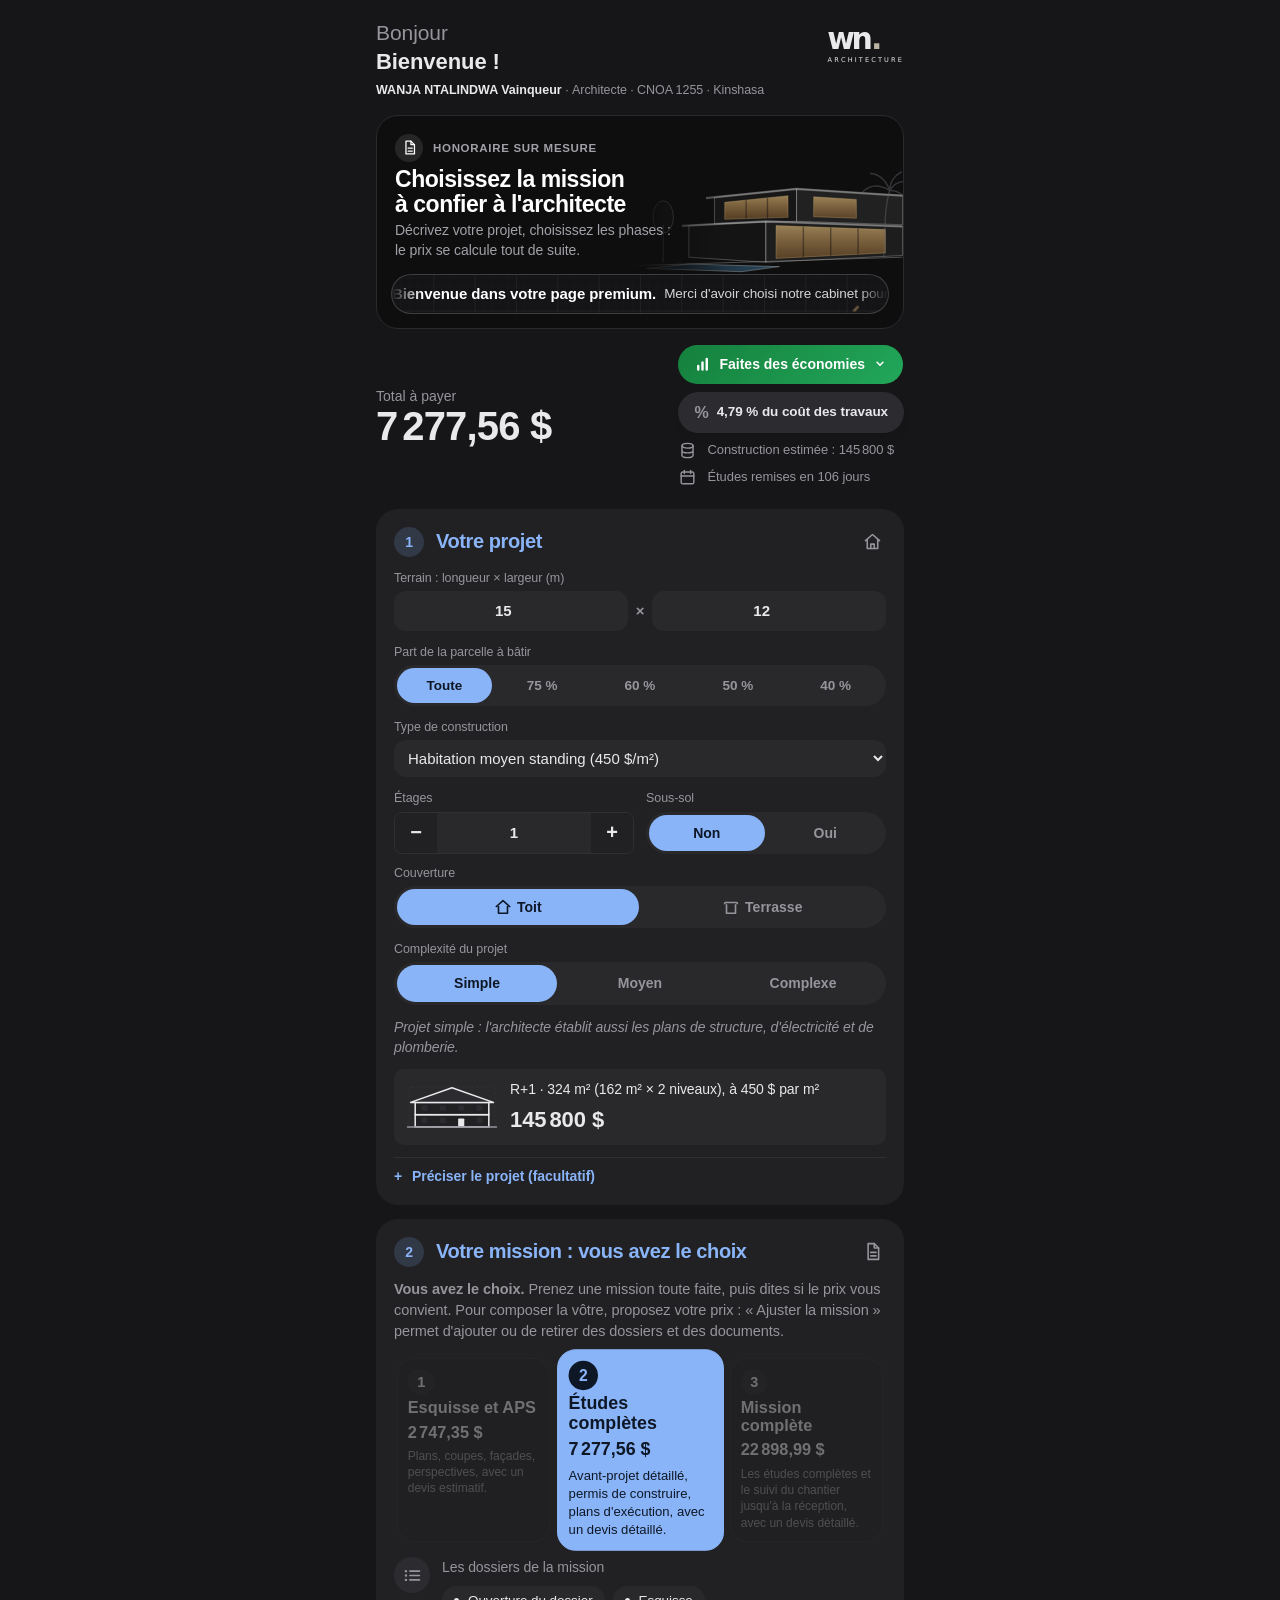
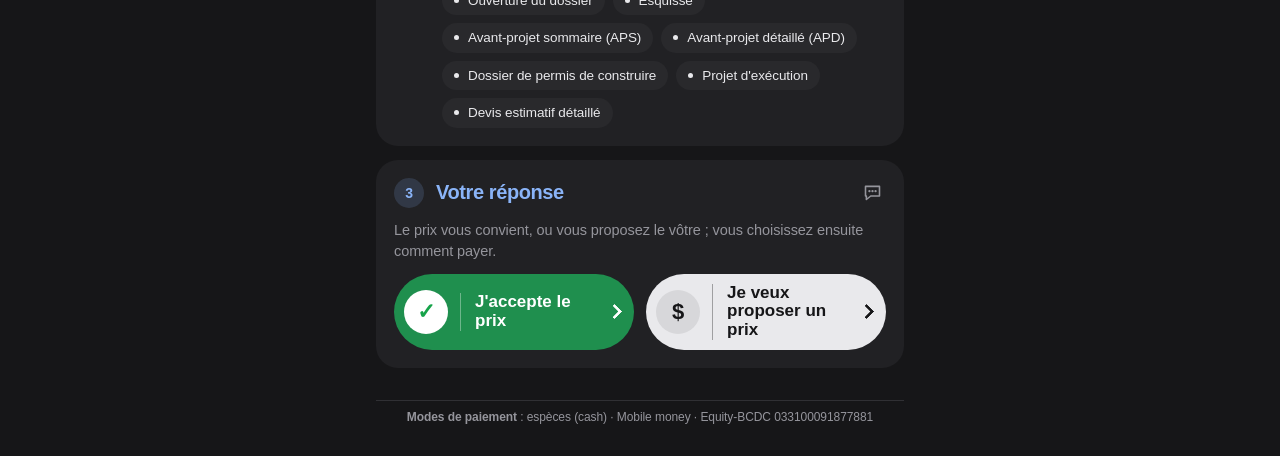
==== commit 006643f3: "Logo wn. architecture sur le site et la page client Co-Authored-By: Claude Opus 5.5 <noreply@anthrop" ====
--- a/client/index.html
+++ b/client/index.html
@@ -816,6 +816,23 @@
 details.sous > summary .n { background: var(--titre-pale) !important; color: var(--titre) !important; }
 details.sous[open] > summary .n { background: var(--titre) !important; color: #161618 !important; }
 details.sous[open] { border-color: rgba(138, 180, 248, .35); }
+/* logo wn. architecture (animation : le point d'abord, puis les lettres qui se posent) */
+.wnl{display:inline-flex;flex-direction:column;align-items:flex-start;white-space:nowrap;line-height:1;color:var(--wnl-c,#F2F0E8);font-family:'Segoe UI',system-ui,-apple-system,Roboto,Arial,sans-serif;text-decoration:none}
+.wnl .wl-wn{font-weight:700;letter-spacing:-.12em}
+.wnl .wl-wn b,.wnl .wl-mot b{font-weight:inherit;display:inline-block}
+.wnl .wl-p{font-style:normal;color:var(--wnl-p,#BAB2A2);margin-left:.06em;display:inline-block}
+.wnl .wl-ar{display:block;font-size:.22em;font-weight:400;letter-spacing:.32em;margin-top:.5em;padding-left:.05em}
+.wnl.go .wl-p{animation:wnl-point 1.2s cubic-bezier(.5,0,.2,1) both}
+.wnl.go .wl-n{animation:wnl-sort .55s .9s cubic-bezier(.2,.7,.2,1) both}
+.wnl.go .wl-w{animation:wnl-sort .55s 1.02s cubic-bezier(.2,.7,.2,1) both}
+.wnl.go .wl-mot b{animation:wnl-pose .42s cubic-bezier(.3,0,.3,1) both;animation-delay:calc(1.35s + var(--i) * .07s)}
+@keyframes wnl-point{0%{opacity:0;transform:translateX(-1.1em) scale(0)}30%{opacity:1;transform:translateX(-1.1em) scale(1.6)}55%{transform:translateX(-1.1em) scale(1)}100%{opacity:1;transform:none}}
+@keyframes wnl-sort{from{opacity:0;transform:translateX(.5em)}to{opacity:1;transform:none}}
+@keyframes wnl-pose{0%{opacity:0;transform:translateY(-1.2em)}70%{opacity:1;transform:translateY(.05em)}100%{opacity:1;transform:none}}
+@media(prefers-reduced-motion:reduce){.wnl.go *{animation:none!important}}
+.wnl .wl-p,.wnl b{background:none;padding:0;border-radius:0}
+.salut .wnl.cl{font-size:30px;flex:none;align-self:flex-start;margin-top:6px;--wnl-c:#E9E9EC}
+@media (max-width:539px){.salut .wnl.cl{font-size:24px}}
 </style>
 </head>
 <body>
@@ -838,7 +855,7 @@
   <div class="wrap"><div class="tete">
     <div class="salut"><div class="s-txt"><span class="s-h" id="s-h">Bonjour</span><b class="s-n" id="s-n"></b>
       <div class="ident"><span class="nom" id="h-nom"></span><span class="titre" id="h-titre"></span></div></div>
-      <span class="logo avatar"><svg viewBox="0 0 24 24" aria-hidden="true" fill="none" stroke="currentColor" stroke-width="1.8" stroke-linecap="round" stroke-linejoin="round"><path d="M3 21h18M5 21V11l4-3v13M9 21V6l6-3v18M15 21V10h4v11"/><path d="M12 9v2M12 14v2M17 13v1M17 16v1"/></svg></span></div>
+      <span class="wnl go cl" role="img" aria-label="wn. architecture"><span class="wl-wn" aria-hidden="true"><b class="wl-w">w</b><b class="wl-n">n</b><i class="wl-p">.</i></span><span class="wl-ar" aria-hidden="true"><span class="wl-mot"><b style="--i:0">A</b><b style="--i:1">R</b><b style="--i:2">C</b><b style="--i:3">H</b><b style="--i:4">I</b><b style="--i:5">T</b><b style="--i:6">E</b><b style="--i:7">C</b><b style="--i:8">T</b><b style="--i:9">U</b><b style="--i:10">R</b><b style="--i:11">E</b></span></span></span></div>
     <div class="noir">
     <div class="pcard"><svg class="villa" viewBox="0 0 320 170" aria-hidden="true" preserveAspectRatio="xMaxYMax meet">
   <defs>
